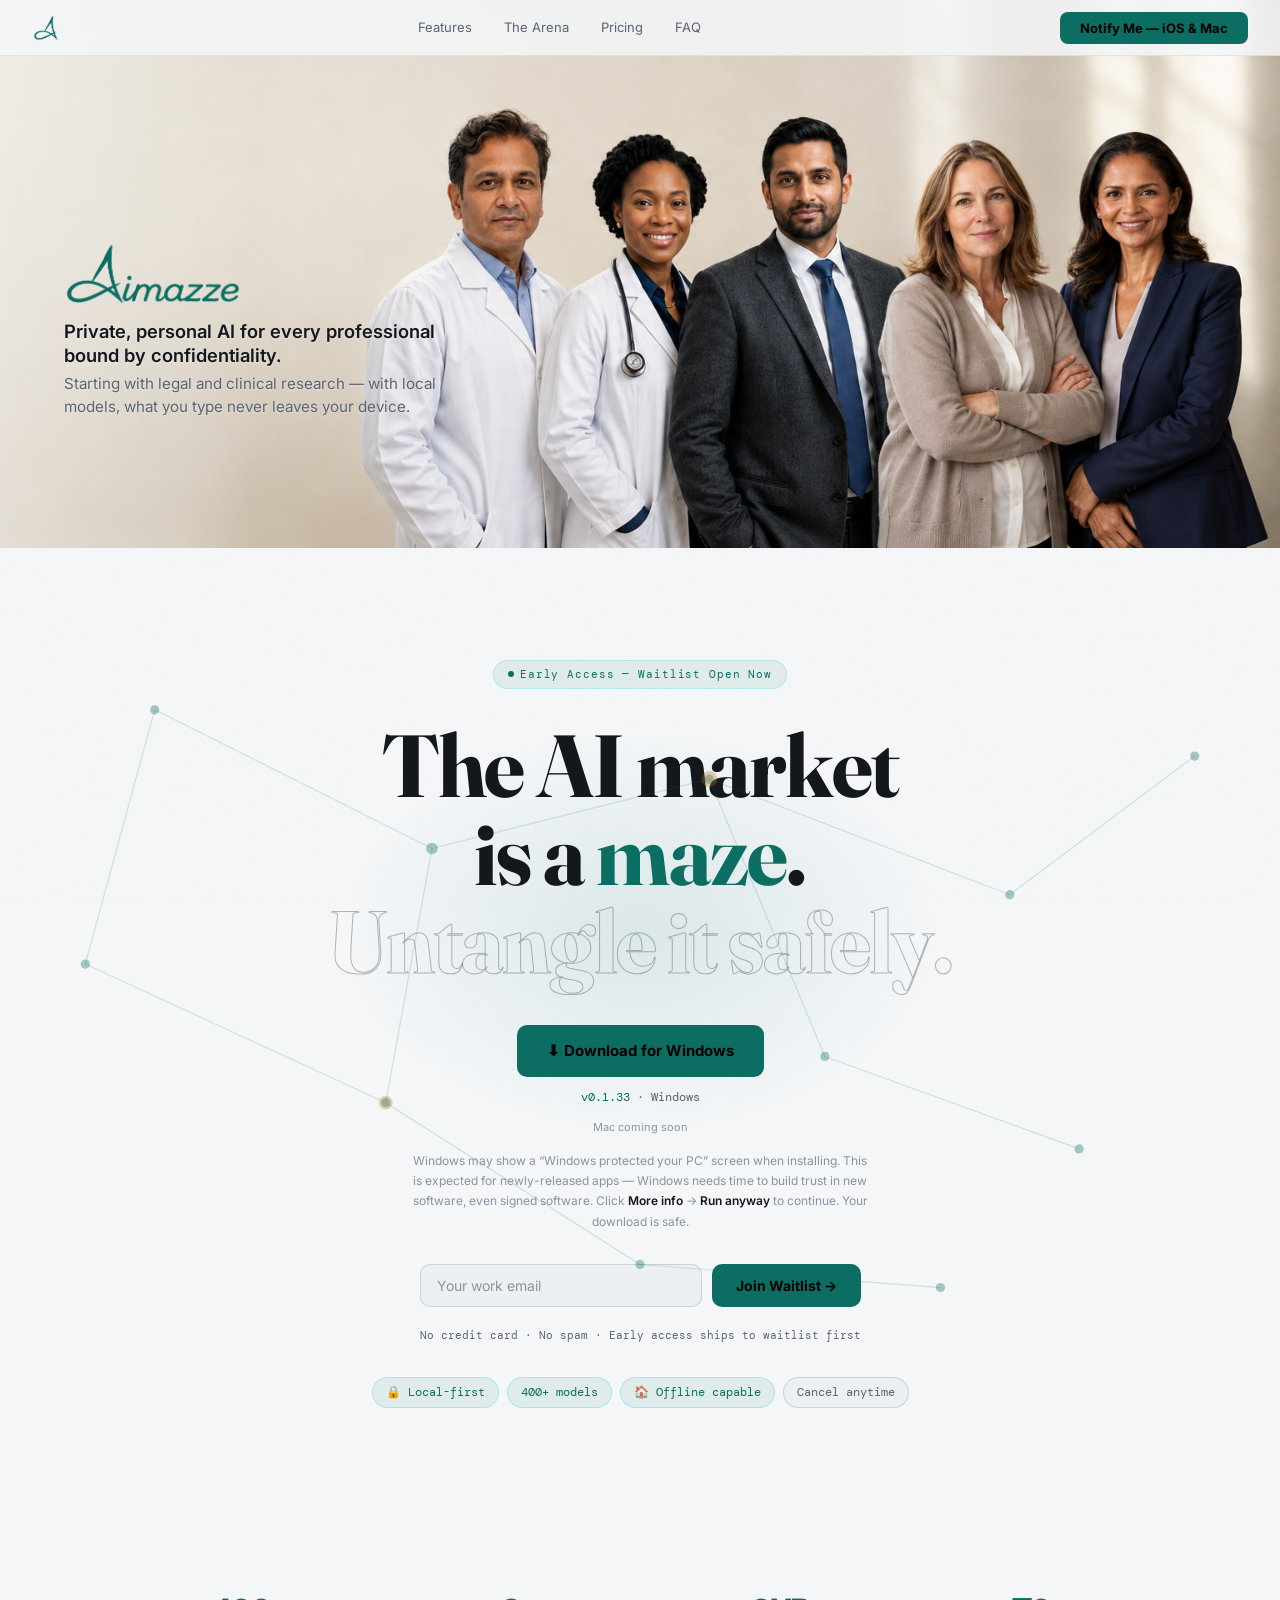
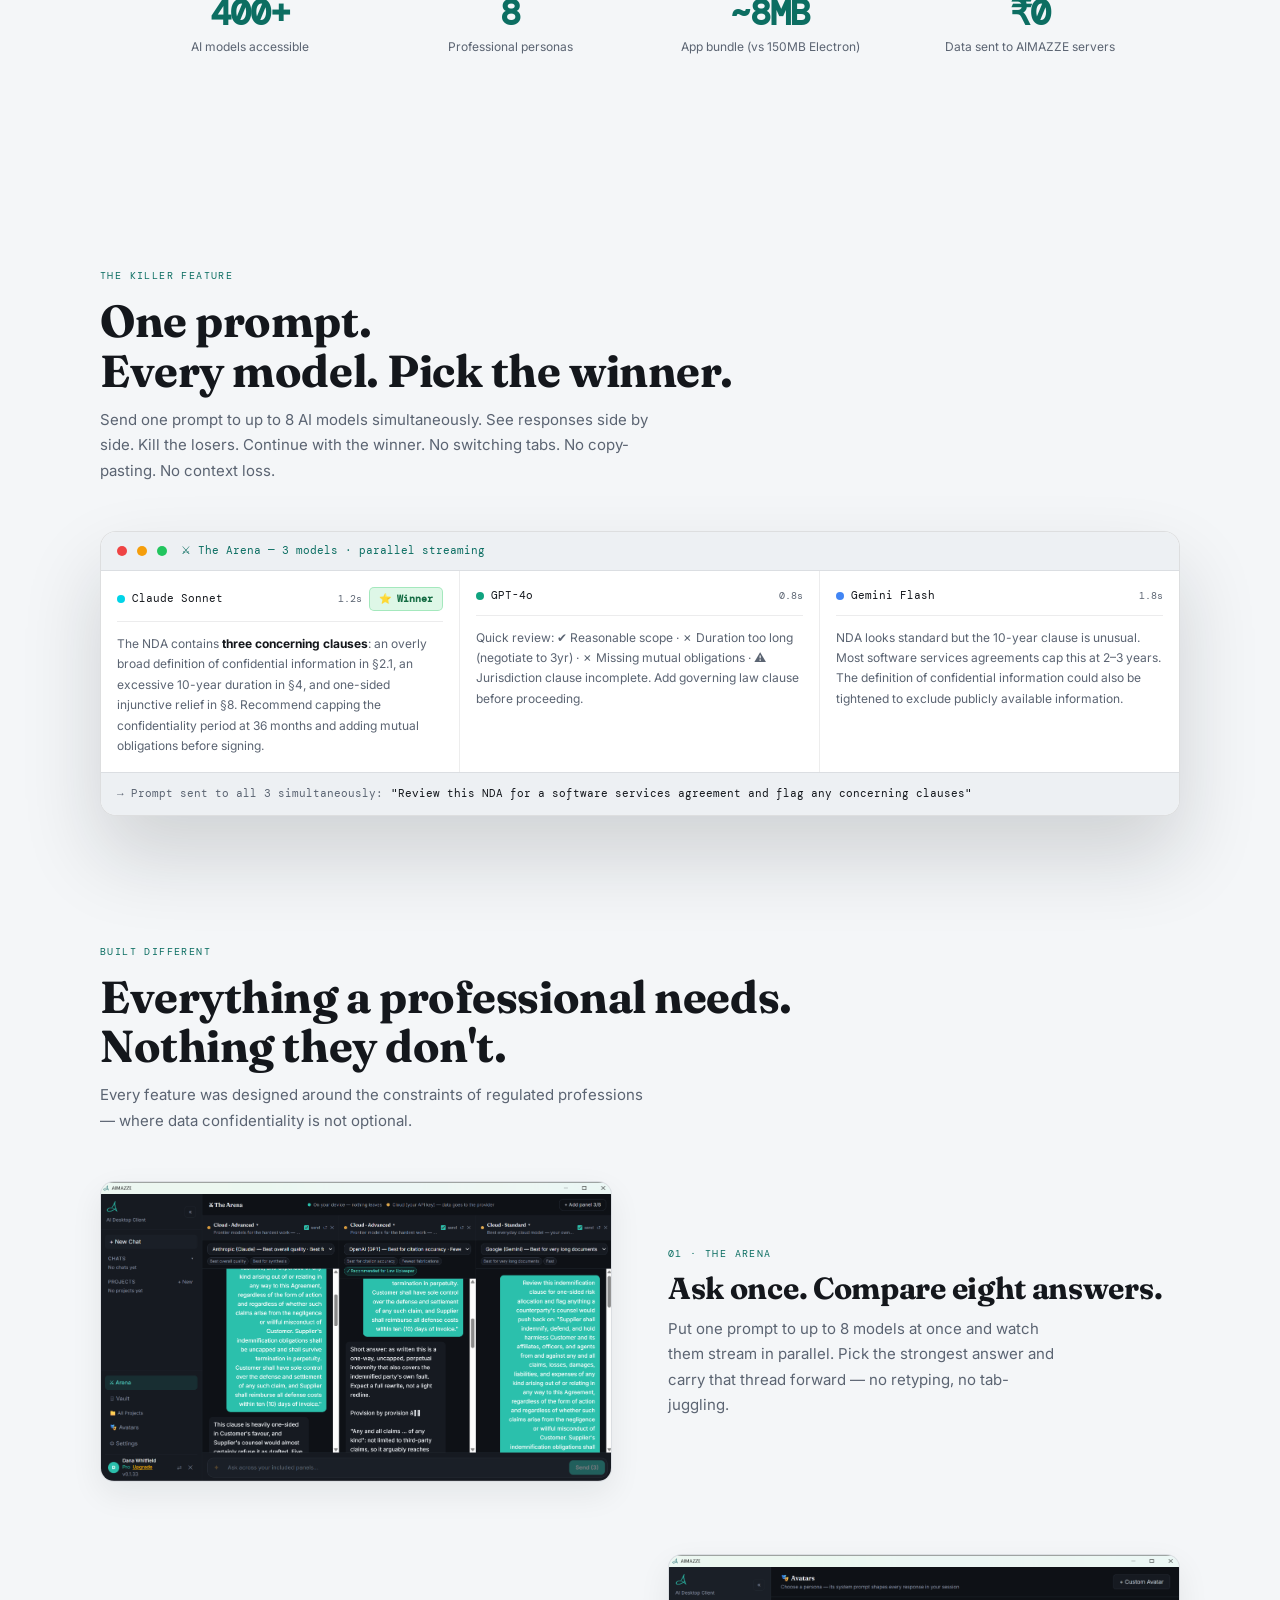
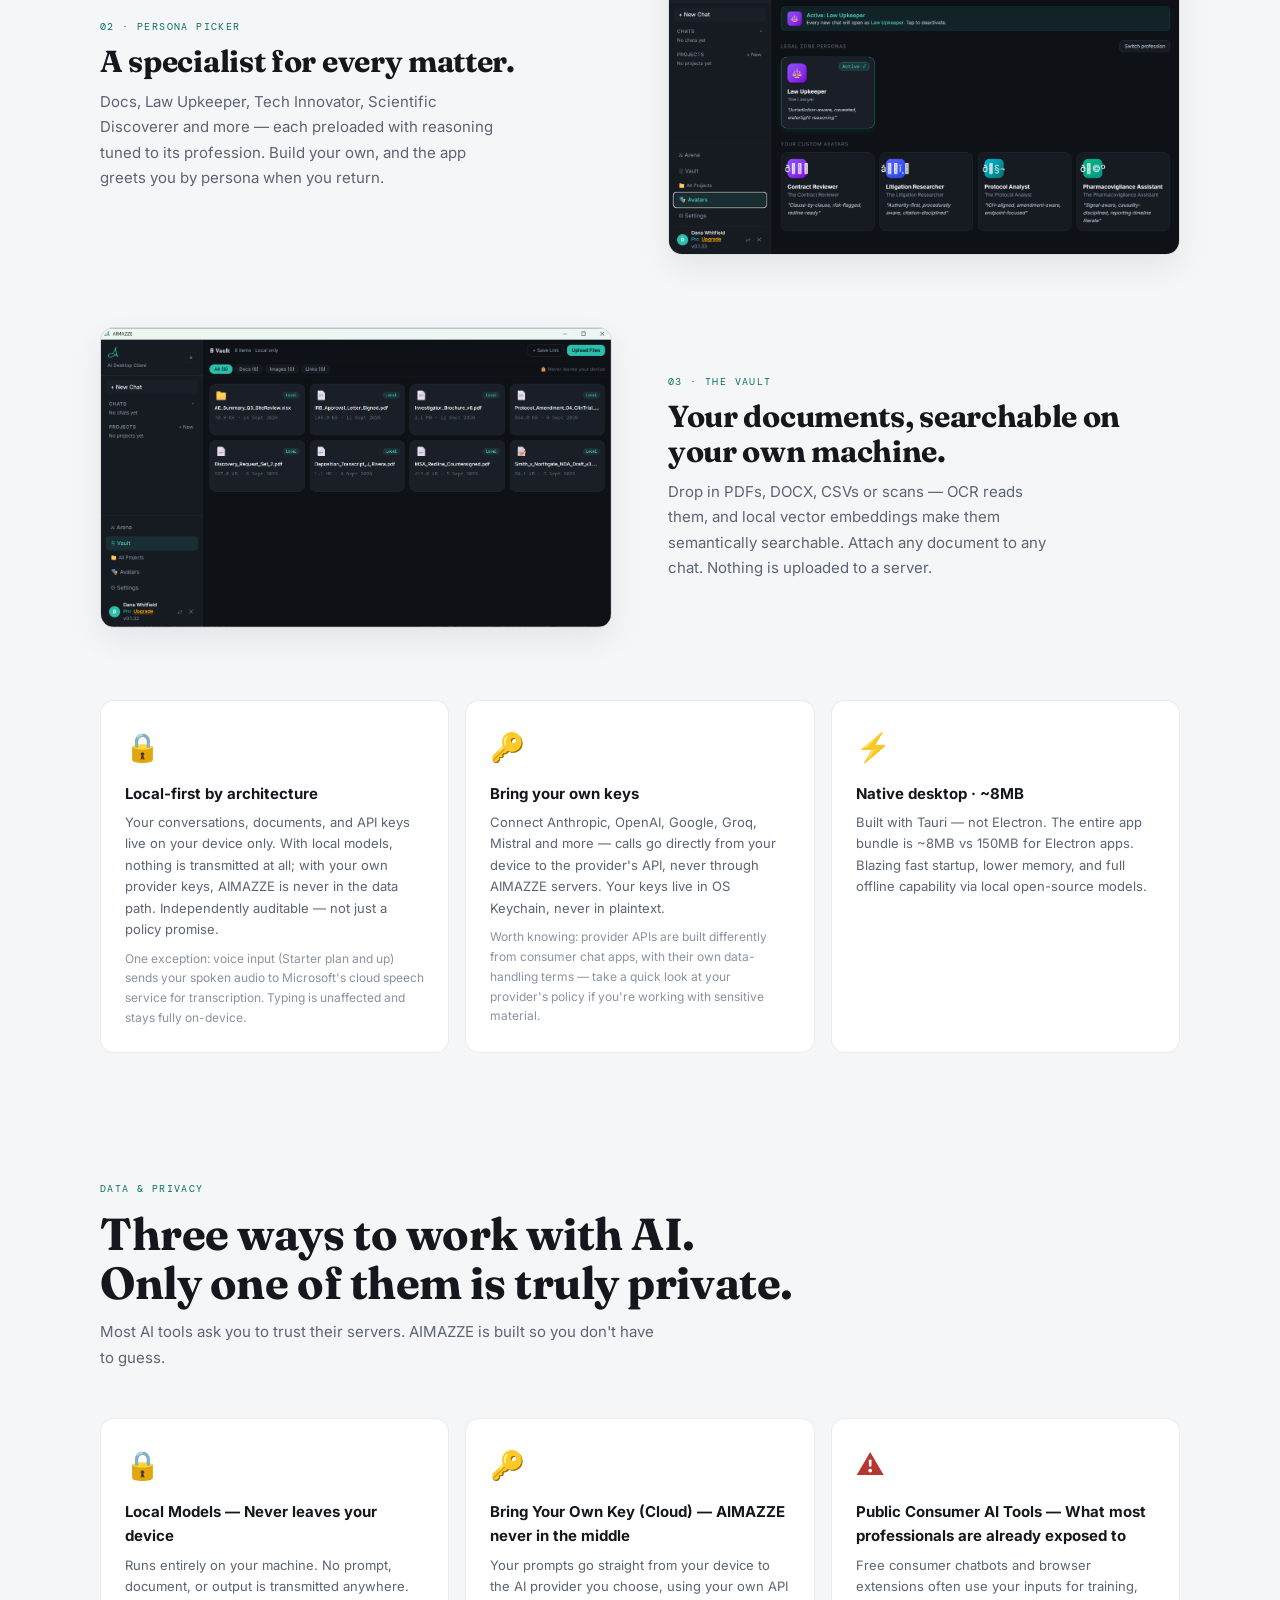
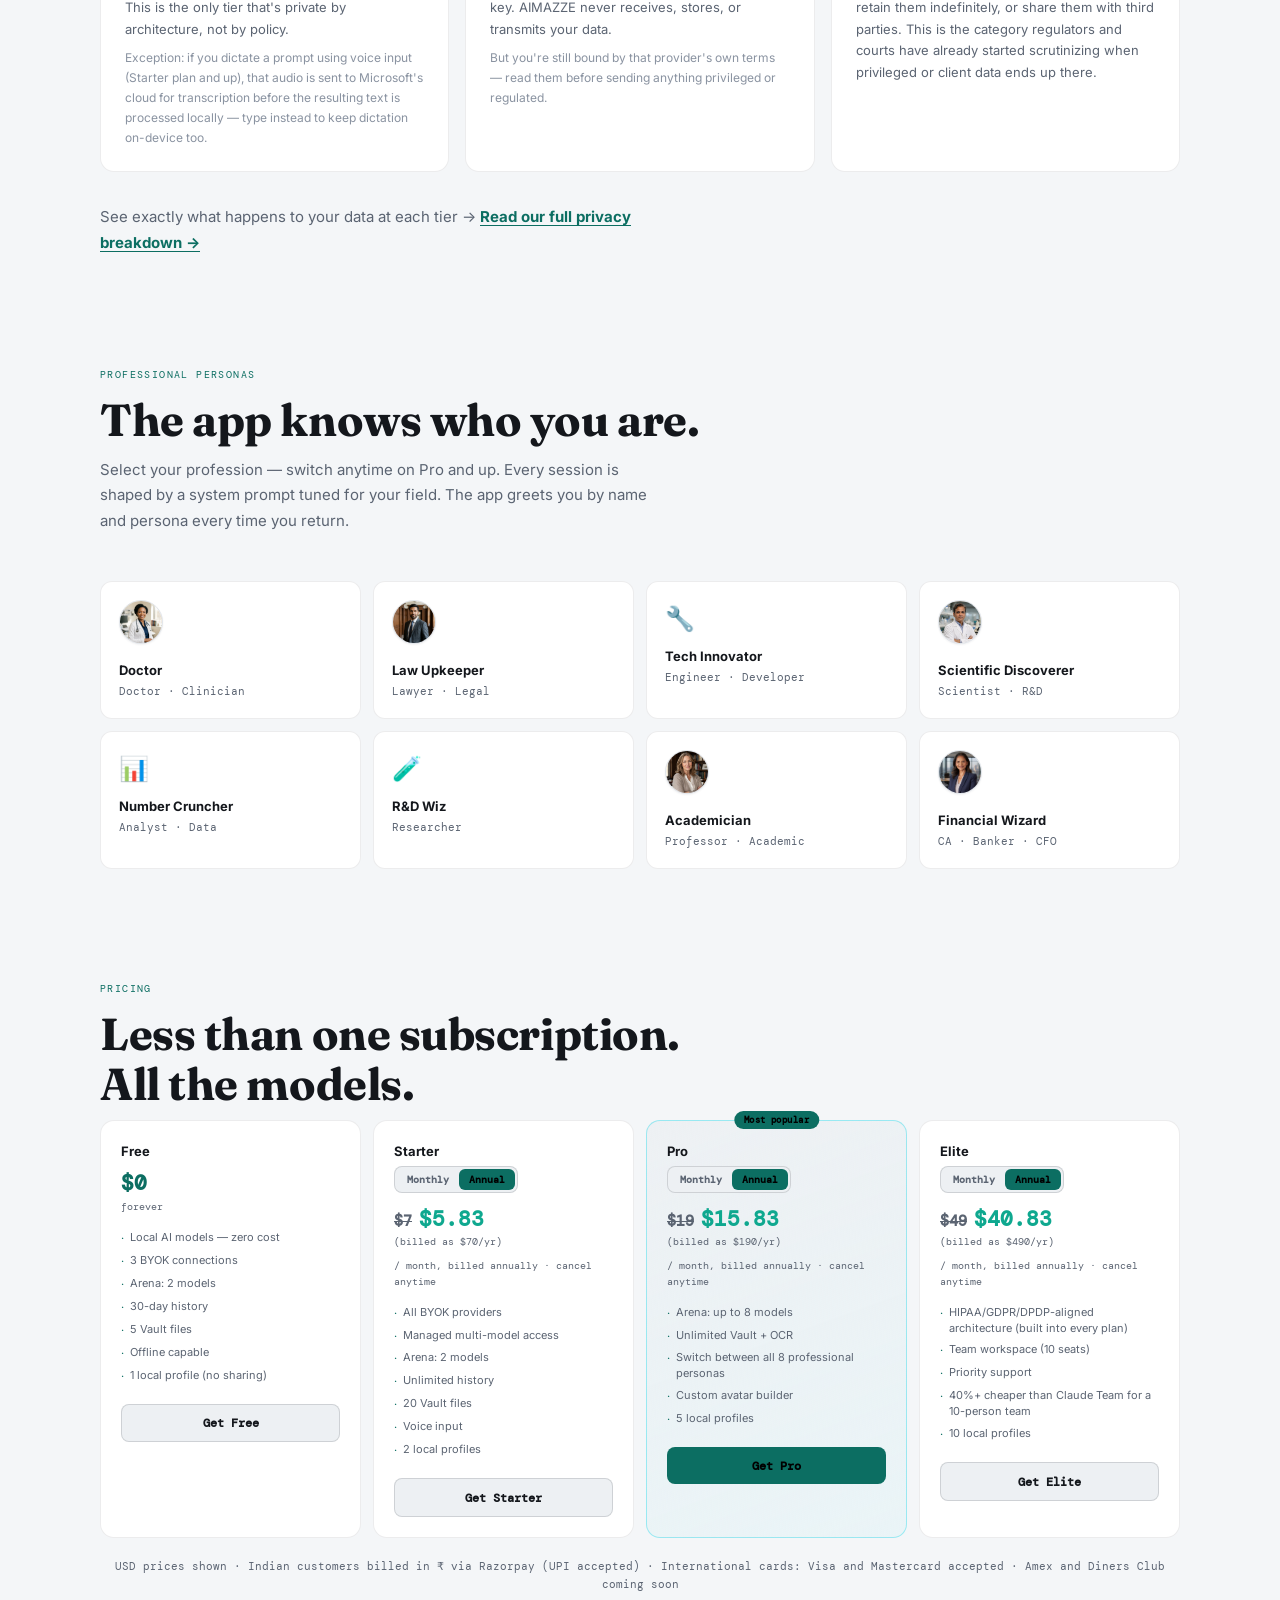
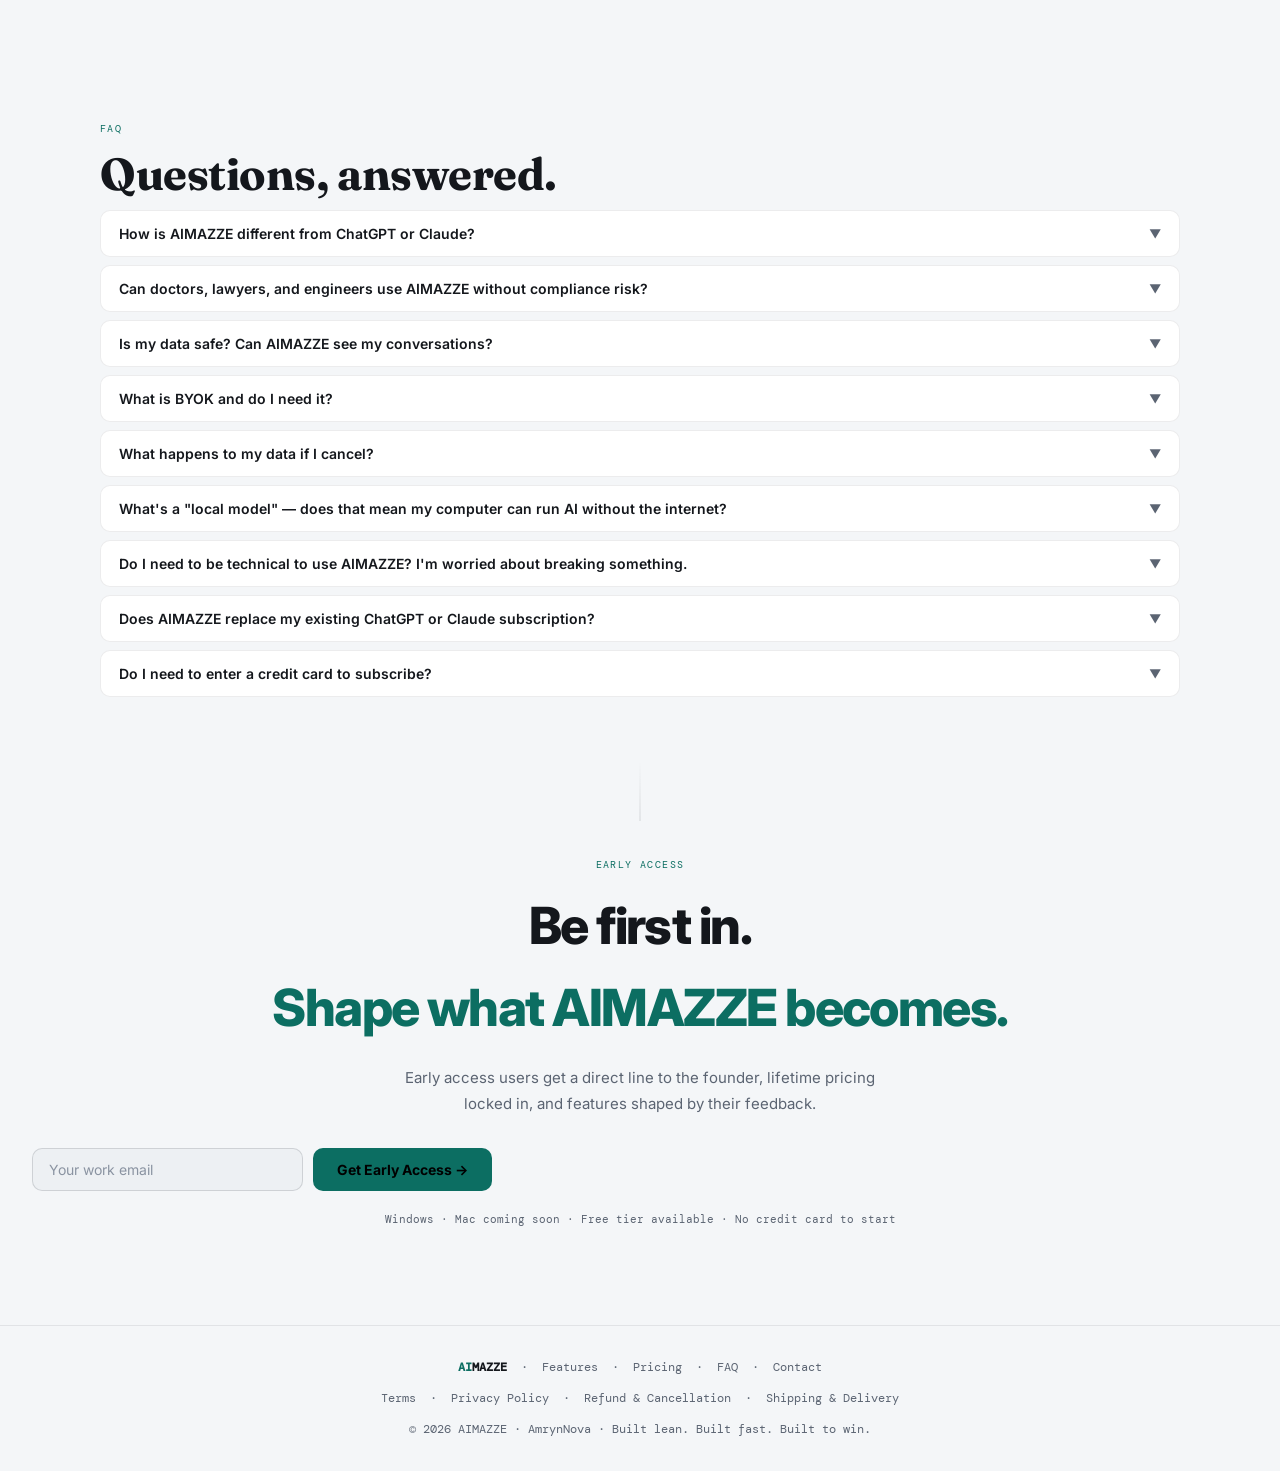
==== index.html @ 80818e15 "features: swap in the real Arena, Personas and Vault screenshots The placeholders were authored at 1" ====
<!DOCTYPE html>
<html lang="en">
<head>
<meta charset="UTF-8">
<meta name="viewport" content="width=device-width, initial-scale=1.0">
<title>AIMAZZE – The AI Workstation for Professionals</title>
<!-- Favicon set — generated from assets/brand/logo-mark.png by
     scripts/build-favicons.py. Regenerate if the mark changes. -->
<link rel="icon" href="/favicon.ico" sizes="any">
<link rel="icon" type="image/png" sizes="32x32" href="/favicon-32x32.png">
<link rel="icon" type="image/png" sizes="16x16" href="/favicon-16x16.png">
<link rel="apple-touch-icon" sizes="180x180" href="/apple-touch-icon.png">
<link rel="manifest" href="/site.webmanifest">
<meta name="description" content="Compare every major AI model side by side, pick the winner, keep going. Local-first — run models on your own hardware, or connect your own provider keys. Built for legal and clinical research professionals.">
<meta property="og:title" content="AIMAZZE – The AI Workstation for Professionals">
<meta property="og:description" content="Compare every major AI model side by side. Local-first — run models on your own hardware, or bring your own provider keys.">
<meta property="og:url" content="https://www.aimazze.com">
<meta name="twitter:card" content="summary_large_image">
<link rel="preconnect" href="https://fonts.googleapis.com">
<link href="https://fonts.googleapis.com/css2?family=Fraunces:opsz,wght@9..144,400;9..144,500;9..144,600;9..144,700&family=Inter:wght@400;500;600;700;800&family=DM+Mono:wght@400;500&display=swap" rel="stylesheet">
<link rel="stylesheet" href="/chambers.css">
<style>
  /* Chambers design system — light porcelain / teal (Local) / ochre (Cloud),
     values from aimazze-app/src/App.css. Variable NAMES kept as-is so
     existing selectors below don't need renaming — only values changed. */
  :root {
    --bg: #F4F6F8;
    --surface: #FFFFFF;
    --surface2: #EDF0F3;
    --surface3: #E2E6EB;
    --border: rgba(20,23,28,0.08);
    --border2: rgba(20,23,28,0.14);
    --cyan: #0C6E62;
    --cyan-dim: rgba(12,110,98,0.08);
    --cyan-glow: rgba(12,110,98,0.14);
    --ochre: #B0721A;
    --ochre-soft: #F6EEDF;
    --white: #14171C;
    --muted: #5B6472;
    --muted2: #8A93A1;
    --green: #146C43;
    --orange: #B0721A;
    --navy: #F4F6F8;
    --ff: 'Inter', sans-serif;
    --fd: 'Fraunces', Georgia, serif;
    --mono: 'DM Mono', monospace;
  }

  *, *::before, *::after { box-sizing: border-box; margin: 0; padding: 0; }
  html { scroll-behavior: smooth; }

  body {
    font-family: var(--ff);
    background: var(--bg);
    color: var(--white);
    font-size: 15px;
    line-height: 1.6;
    overflow-x: hidden;
    -webkit-font-smoothing: antialiased;
  }

  a { color: inherit; text-decoration: none; }

  body::before {
    content: '';
    position: fixed;
    inset: 0;
    background-image: url("data:image/svg+xml,%3Csvg viewBox='0 0 256 256' xmlns='http://www.w3.org/2000/svg'%3E%3Cfilter id='noise'%3E%3CfeTurbulence type='fractalNoise' baseFrequency='0.9' numOctaves='4' stitchTiles='stitch'/%3E%3C/filter%3E%3Crect width='100%25' height='100%25' filter='url(%23noise)' opacity='0.03'/%3E%3C/svg%3E");
    pointer-events: none;
    z-index: 0;
    opacity: 0.4;
  }

  .top-banner {
    position: relative;
    width: 100%;
  }
  .top-banner img {
    display: block;
    width: 100%;
    height: auto;
  }
  /* Positioning only. The wordmark itself is .brand-wordmark in chambers.css;
     its size comes from --brand-wordmark-banner, not from anything here. */
  .top-banner-logo {
    position: absolute;
    left: 5%;
    top: 50%;
    transform: translateY(-50%);
    line-height: 0;
  }

  /* Mobile (<768px): a normal centered band under the photo, on porcelain --
     not part of the overlay. Full two-line tagline, no truncation. */
  .top-banner-tagline {
    padding: 1.1rem 1.5rem 0;
    text-align: center;
  }
  .top-banner-tagline-lead {
    font-family: var(--ff);
    font-size: 1.15rem;
    font-weight: 600;
    color: var(--white);
    line-height: 1.35;
    margin-bottom: 0.3rem;
  }
  .top-banner-tagline-sub {
    font-size: 0.95rem;
    color: var(--muted);
    line-height: 1.5;
  }

  /* Desktop/tablet (>=768px): overlay directly on the photo, left-aligned in
     the beige column below the wordmark. Soft scrim + text-shadow keep the
     two lines legible against the portrait photo behind them. */
  @media (min-width: 768px) {
    .top-banner::before {
      content: '';
      position: absolute;
      top: 0;
      left: 0;
      bottom: 0;
      width: 45%;
      background: linear-gradient(90deg, rgba(255,255,255,0.55), transparent 45%);
      pointer-events: none;
    }
    /* Offset from the vertical centre by half the wordmark, so the tagline
       clears the mark without the mark itself having to move. The type scales
       down with the viewport because the banner gets shorter faster than the
       copy gets shorter -- at a flat 1.15rem the second line falls out of the
       bottom of the photo around 768px. */
    .top-banner-tagline {
      position: absolute;
      left: 5%;
      top: calc(50% + (clamp(30px, 5.5vw, 64px) / 2) + clamp(6px, 1vw, 14px));
      width: 40%;
      max-width: 420px;
      padding: 0;
      text-align: left;
    }
    .top-banner-tagline-lead {
      font-size: clamp(0.85rem, 1.45vw, 1.15rem);
    }
    .top-banner-tagline-sub {
      font-size: clamp(0.72rem, 1.2vw, 0.95rem);
    }
    .top-banner-tagline-lead,
    .top-banner-tagline-sub {
      text-shadow: 0 1px 2px rgba(255,255,255,0.45);
    }
  }

  nav {
    position: fixed;
    top: 0; left: 0; right: 0;
    z-index: 100;
    height: 56px;
    display: flex;
    align-items: center;
    justify-content: space-between;
    padding: 0 2rem;
    background: rgba(244,246,248,0.85);
    backdrop-filter: blur(16px);
    border-bottom: 1px solid var(--border);
  }


  .nav-links {
    display: flex;
    align-items: center;
    gap: 2rem;
    font-size: 13px;
    color: var(--muted);
  }
  .nav-links a:hover { color: var(--white); transition: color 0.15s; }

  .nav-cta {
    padding: 8px 20px;
    background: var(--cyan);
    color: #000;
    font-weight: 700;
    font-size: 13px;
    border: none;
    border-radius: 8px;
    font-family: var(--ff);
    cursor: pointer;
    transition: all 0.2s;
  }
  .nav-cta:hover { background: #00eeff; transform: translateY(-1px); }

  .hero {
    min-height: 100vh;
    display: flex;
    flex-direction: column;
    align-items: center;
    justify-content: center;
    text-align: center;
    padding: 7rem 2rem 4rem;
    position: relative;
    z-index: 1;
  }

  .hero::after {
    content: '';
    position: absolute;
    top: 20%;
    left: 50%;
    transform: translateX(-50%);
    width: 600px;
    height: 400px;
    background: radial-gradient(ellipse, rgba(12,110,98,0.10) 0%, transparent 70%);
    pointer-events: none;
    z-index: -1;
  }

  .hero-badge {
    display: inline-flex;
    align-items: center;
    gap: 6px;
    font-family: var(--mono);
    font-size: 11px;
    letter-spacing: 0.08em;
    color: var(--cyan);
    background: var(--cyan-dim);
    border: 1px solid rgba(0,212,232,0.2);
    padding: 5px 14px;
    border-radius: 20px;
    margin-bottom: 2rem;
  }

  .hero-badge .dot {
    width: 6px; height: 6px;
    border-radius: 50%;
    background: var(--cyan);
    animation: pulse 2s ease infinite;
  }

  @keyframes pulse {
    0%, 100% { opacity: 0.4; transform: scale(1); }
    50% { opacity: 1; transform: scale(1.2); }
  }

  .hero h1 {
    font-family: var(--fd);
    font-size: clamp(2.8rem, 7vw, 5.5rem);
    font-weight: 700;
    letter-spacing: -0.02em;
    line-height: 1.0;
    margin-bottom: 2.5rem;
    max-width: 820px;
  }

  .hero h1 .cyan { color: var(--cyan); }

  .hero h1 .outline {
    -webkit-text-stroke: 1px rgba(20,23,28,0.3);
    color: transparent;
  }

  .download-cta-wrap {
    display: flex;
    flex-direction: column;
    align-items: center;
    gap: 0.7rem;
    margin-bottom: 2rem;
  }

  .download-btn {
    display: inline-flex;
    align-items: center;
    gap: 8px;
    padding: 14px 30px;
    background: var(--cyan);
    color: #000;
    font-weight: 700;
    font-size: 15px;
    font-family: var(--ff);
    border-radius: 10px;
    transition: all 0.2s;
  }
  .download-btn:hover { background: #00eeff; transform: translateY(-1px); }
  /* No href until the email gate passes, so <a> no longer supplies these. */
  .download-btn { cursor: pointer; }

  .download-meta {
    font-family: var(--mono);
    font-size: 12px;
    color: var(--muted);
  }
  .download-meta .version { color: var(--cyan); }

  .download-mac-note {
    font-size: 11px;
    color: var(--muted2);
  }

  /* T-65: SmartScreen note, always visible directly under the CTA. The
     dialog fires before anyone would think to expand a disclosure, so the
     copy has to be read on the way to the button, not looked up after.
     Styled off the .download-mac-note tokens -- no new visual weight. */
  .download-win-note {
    font-size: 12px;
    color: var(--muted2);
    max-width: 460px;
    text-align: center;
    line-height: 1.7;
    margin: 0.2rem 0 0;
  }
  .download-win-note strong { color: var(--white); font-weight: 600; }

  /* T-71 bug 2: shown only when activate.html forwarded a license key here
     because the app was not installed. It is the customer's way back into
     activation after installing, so they never have to re-open the original
     email. Rendered by the activation-handoff script in <head>. */
  .activation-banner {
    display: none;
    width: 100%;
    max-width: 460px;
    padding: 1rem 1.1rem;
    background: var(--cyan-dim);
    border: 1px solid var(--cyan);
    border-radius: 10px;
    text-align: center;
  }
  .activation-banner.show { display: block; }
  .activation-banner .label {
    font-family: var(--mono);
    font-size: 10px;
    text-transform: uppercase;
    letter-spacing: .08em;
    color: var(--cyan);
    display: block;
    margin-bottom: 6px;
  }
  .activation-banner p {
    font-size: 13px;
    color: var(--white);
    line-height: 1.6;
    margin: 0;
  }
  .activation-banner a {
    color: var(--cyan);
    font-weight: 700;
    text-decoration: underline;
  }

  .waitlist-form {
    display: flex;
    gap: 10px;
    width: 100%;
    max-width: 460px;
    margin-bottom: 1.25rem;
  }

  .waitlist-form input {
    flex: 1;
    background: var(--surface2);
    border: 1px solid var(--border2);
    border-radius: 10px;
    padding: 12px 16px;
    font-size: 14px;
    font-family: var(--ff);
    color: var(--white);
    outline: none;
    transition: border-color 0.2s;
  }

  .waitlist-form input::placeholder { color: var(--muted2); }
  .waitlist-form input:focus { border-color: rgba(0,212,232,0.4); }

  .waitlist-form button {
    padding: 12px 24px;
    background: var(--cyan);
    color: #000;
    font-weight: 700;
    font-size: 14px;
    font-family: var(--ff);
    border: none;
    border-radius: 10px;
    cursor: pointer;
    white-space: nowrap;
    transition: all 0.2s;
  }

  .waitlist-form button:hover { background: #00eeff; transform: translateY(-1px); }

  .waitlist-note {
    font-size: 11px;
    color: var(--muted);
    font-family: var(--mono);
  }

  .waitlist-success {
    display: none;
    align-items: center;
    gap: 10px;
    background: rgba(34,197,94,0.1);
    border: 1px solid rgba(34,197,94,0.25);
    border-radius: 10px;
    padding: 14px 20px;
    font-size: 14px;
    color: var(--green);
    max-width: 460px;
    width: 100%;
    margin-bottom: 1.25rem;
  }

  .pill-row {
    display: flex;
    flex-wrap: wrap;
    gap: 8px;
    justify-content: center;
    margin-top: 2rem;
    max-width: 600px;
  }

  .pill {
    font-size: 12px;
    padding: 5px 13px;
    border-radius: 20px;
    border: 1px solid var(--border2);
    color: var(--muted);
    background: var(--surface2);
    font-family: var(--mono);
  }

  .pill.hot {
    border-color: rgba(0,212,232,0.25);
    color: var(--cyan);
    background: var(--cyan-dim);
  }

  section {
    position: relative;
    z-index: 1;
    padding: 5rem 2rem;
  }

  .container {
    max-width: 1080px;
    margin: 0 auto;
  }

  .section-label {
    font-family: var(--mono);
    font-size: 10px;
    letter-spacing: 0.14em;
    text-transform: uppercase;
    color: var(--cyan);
    margin-bottom: 0.75rem;
  }

  .section-title {
    font-family: var(--fd);
    font-size: clamp(1.8rem, 3.5vw, 2.8rem);
    font-weight: 700;
    letter-spacing: -0.01em;
    line-height: 1.1;
    margin-bottom: 0.75rem;
  }

  .section-sub {
    font-size: 15px;
    color: var(--muted);
    max-width: 560px;
    line-height: 1.7;
    margin-bottom: 3rem;
  }

  .arena-demo {
    background: var(--surface);
    border: 1px solid var(--border2);
    border-radius: 16px;
    overflow: hidden;
    box-shadow: 0 40px 80px rgba(20,23,28,0.16);
  }

  .arena-topbar {
    background: var(--surface2);
    border-bottom: 1px solid var(--border);
    padding: 10px 16px;
    display: flex;
    align-items: center;
    gap: 10px;
  }

  .arena-dot { width: 10px; height: 10px; border-radius: 50%; }

  .arena-label {
    font-family: var(--mono);
    font-size: 11px;
    color: var(--cyan);
    margin-left: 4px;
  }

  .arena-cols {
    display: grid;
    grid-template-columns: 1fr 1fr 1fr;
  }

  .arena-col {
    border-right: 1px solid var(--border);
    padding: 16px;
  }

  .arena-col:last-child { border-right: none; }

  .arena-col-head {
    display: flex;
    align-items: center;
    gap: 7px;
    margin-bottom: 12px;
    padding-bottom: 10px;
    border-bottom: 1px solid var(--border);
  }

  .model-dot { width: 8px; height: 8px; border-radius: 50%; flex-shrink: 0; }
  .model-name { font-family: var(--mono); font-size: 11px; color: var(--white); flex: 1; }
  .model-time { font-family: var(--mono); font-size: 10px; color: var(--muted); }

  .winner-btn {
    padding: 3px 9px;
    border-radius: 5px;
    background: rgba(34,197,94,0.15);
    border: 1px solid rgba(34,197,94,0.3);
    color: var(--green);
    font-size: 10px;
    font-weight: 700;
    font-family: var(--mono);
    cursor: default;
  }

  .arena-text {
    font-size: 12px;
    color: var(--muted);
    line-height: 1.7;
  }

  .arena-text strong { color: var(--white); }

  .arena-prompt {
    background: var(--surface2);
    border-top: 1px solid var(--border);
    padding: 12px 16px;
    font-family: var(--mono);
    font-size: 11px;
    color: var(--muted);
    display: flex;
    align-items: center;
    gap: 8px;
  }

  .arena-prompt-text { color: var(--white); }

  .features-grid {
    display: grid;
    grid-template-columns: repeat(3, 1fr);
    gap: 16px;
  }

  .feat-card {
    background: var(--surface);
    border: 1px solid var(--border);
    border-radius: 14px;
    padding: 1.5rem;
    transition: border-color 0.2s, transform 0.2s;
  }

  .feat-card:hover {
    border-color: rgba(0,212,232,0.2);
    transform: translateY(-3px);
  }

  .feat-icon { font-size: 1.75rem; margin-bottom: 0.75rem; }
  .feat-title { font-size: 15px; font-weight: 700; color: var(--white); margin-bottom: 0.4rem; }
  .feat-body { font-size: 13px; color: var(--muted); line-height: 1.65; }

  .cta-link {
    color: var(--cyan);
    font-weight: 700;
    text-decoration: underline;
    text-underline-offset: 3px;
  }
  .cta-link:hover { color: #00eeff; }
  .feat-body .feat-note { display: block; margin-top: 0.5rem; color: var(--muted2); font-size: 12px; }

  /* Alternating screenshot/copy rows. The shot column is a fixed 16:10 frame
     rather than a bare <img>, so the row keeps its height whether the file on
     disk is the shipped placeholder or a real capture -- swapping the PNG in
     never reflows the page. Screenshots live at their final paths from day
     one: assets/screenshots/feature-<name>.png, captured at ~1279x748. */
  .feature-rows {
    display: flex;
    flex-direction: column;
    gap: 4.5rem;
  }

  .feature-row {
    display: grid;
    grid-template-columns: 1fr 1fr;
    gap: 3.5rem;
    align-items: center;
  }

  /* Alternate the sides. Source order stays shot-then-copy on every row, so
     the stacked mobile layout gets the screenshot first without any reorder. */
  .feature-row:nth-child(even) .feature-shot { order: 2; }

  .feature-shot {
    aspect-ratio: 16 / 9.4;
    border: 1px solid var(--border);
    border-radius: 14px;
    overflow: hidden;
    background: var(--surface2);
    box-shadow: 0 12px 32px rgba(20,23,28,0.07);
  }

  .feature-shot img {
    display: block;
    width: 100%;
    height: 100%;
    object-fit: cover;
  }

  .feature-index {
    font-family: var(--mono);
    font-size: 10px;
    letter-spacing: 0.14em;
    text-transform: uppercase;
    color: var(--cyan);
    margin-bottom: 0.6rem;
  }

  .feature-title {
    font-family: var(--fd);
    font-size: clamp(1.4rem, 2.4vw, 1.9rem);
    font-weight: 700;
    letter-spacing: -0.01em;
    line-height: 1.15;
    margin-bottom: 0.6rem;
  }

  .feature-body {
    font-size: 15px;
    color: var(--muted);
    line-height: 1.7;
    max-width: 44ch;
  }

  .personas-grid {
    display: grid;
    grid-template-columns: repeat(4, 1fr);
    gap: 12px;
  }

  .persona-card {
    background: var(--surface);
    border: 1px solid var(--border);
    border-radius: 12px;
    padding: 1.1rem;
    transition: border-color 0.2s;
  }

  .persona-card:hover { border-color: var(--border2); }

  .persona-emoji { font-size: 1.5rem; margin-bottom: 0.5rem; }
  .persona-card .avatar-badge { margin-bottom: 0.6rem; }
  .persona-name { font-size: 13px; font-weight: 700; color: var(--white); margin-bottom: 2px; }
  .persona-role { font-size: 11px; color: var(--muted); font-family: var(--mono); }

  .pricing-grid {
    display: grid;
    grid-template-columns: repeat(4, 1fr);
    gap: 12px;
  }

  .price-card {
    background: var(--surface);
    border: 1px solid var(--border);
    border-radius: 14px;
    padding: 1.25rem;
    position: relative;
    transition: border-color 0.2s;
  }

  .price-card:hover { border-color: var(--border2); }

  .price-card.featured {
    border-color: rgba(0,212,232,0.35);
    background: linear-gradient(160deg, var(--surface2) 0%, rgba(0,212,232,0.04) 100%);
  }

  .price-badge {
    position: absolute;
    top: -10px;
    left: 50%;
    transform: translateX(-50%);
    background: var(--cyan);
    color: #000;
    font-size: 9px;
    font-weight: 800;
    padding: 2px 10px;
    border-radius: 10px;
    white-space: nowrap;
    font-family: var(--mono);
    letter-spacing: 0.05em;
  }

  .price-name { font-size: 13px; font-weight: 700; color: var(--white); margin-bottom: 4px; }
  .price-amount { font-size: 1.3rem; font-weight: 800; color: var(--cyan); font-family: var(--mono); }
  .price-period { font-size: 10px; color: var(--muted); margin-bottom: 0.75rem; font-family: var(--mono); }

  .price-feature {
    font-size: 11px;
    color: var(--muted);
    padding: 3px 0;
    display: flex;
    gap: 6px;
    align-items: flex-start;
    line-height: 1.45;
  }

  .price-feature::before { content: '·'; color: var(--cyan); flex-shrink: 0; margin-top: 1px; }
  .price-amount-inr {
    font-size: 1.3rem;
    font-weight: 800;
    color: var(--cyan);
    font-family: var(--mono);
    margin-top: 2px;
  }
  .price-amount-was {
    font-size: 0.7em;
    font-weight: 600;
    color: var(--muted);
    text-decoration: line-through;
    text-decoration-color: var(--muted);
    margin-right: 7px;
  }
  .price-amount-now {
    color: #0FA88F;
  }
  /* .price-cta-free is the Free tier's "Get Free" button. It deliberately
     does NOT carry the .price-cta class: the checkout script binds every
     .price-cta to the Razorpay flow, and the free tier must never enter it.
     Same visuals, separate wiring. */
  .price-cta,
  .price-cta-free {
    width: 100%;
    margin-top: 1rem;
    padding: 0.65rem 0;
    background: var(--cyan);
    color: #000;
    border: none;
    border-radius: 8px;
    font-size: 12px;
    font-weight: 700;
    font-family: var(--mono);
    cursor: pointer;
    transition: opacity 0.15s;
  }
  .price-cta:hover,
  .price-cta-free:hover { opacity: 0.85; }
  .price-cta:disabled,
  .price-cta-free:disabled { opacity: 0.5; cursor: not-allowed; }
  .price-card:not(.featured) .price-cta,
  .price-card:not(.featured) .price-cta-free {
    background: var(--surface2);
    color: var(--white);
    border: 1px solid var(--border2);
  }

  /* June 29 (Monthly/Annual toggle): per-card switch, sits above the price */
  .billing-toggle {
    display: inline-flex;
    background: var(--surface2);
    border: 1px solid var(--border2);
    border-radius: 8px;
    padding: 2px;
    margin-bottom: 0.6rem;
    font-family: var(--mono);
  }
  .billing-toggle button {
    border: none;
    background: none;
    color: var(--muted);
    font-size: 10px;
    font-weight: 700;
    padding: 4px 10px;
    border-radius: 6px;
    cursor: pointer;
    font-family: var(--mono);
    transition: all 0.15s;
  }
  .billing-toggle button.active {
    background: var(--cyan);
    color: #000;
  }
  .price-amount-equiv {
    font-size: 10px;
    color: var(--muted);
    font-family: var(--mono);
    margin-top: -2px;
    margin-bottom: 0.5rem;
  }
  .price-amount-equiv .save-badge {
    color: var(--green);
  }
  .checkout-modal-overlay {
    display: none;
    position: fixed;
    top: 0; left: 0; right: 0; bottom: 0;
    background: rgba(0,0,0,0.7);
    z-index: 1000;
    align-items: center;
    justify-content: center;
  }
  .checkout-modal-overlay.open { display: flex; }
  .checkout-modal {
    background: var(--surface);
    border: 1px solid var(--border2);
    border-radius: 14px;
    padding: 1.75rem;
    width: 100%;
    max-width: 360px;
    margin: 0 1rem;
  }
  .checkout-modal-title {
    font-family: var(--fd);
    font-size: 17px;
    font-weight: 600;
    color: var(--white);
    margin-bottom: 0.25rem;
  }
  .checkout-modal-sub {
    font-size: 11px;
    color: var(--muted);
    font-family: var(--mono);
    margin-bottom: 1.25rem;
  }
  .checkout-modal input {
    width: 100%;
    background: var(--surface2);
    border: 1px solid var(--border);
    border-radius: 8px;
    padding: 0.65rem 0.8rem;
    color: var(--white);
    font-size: 13px;
    margin-bottom: 0.7rem;
    font-family: inherit;
  }
  .checkout-modal input:focus {
    outline: none;
    border-color: var(--cyan);
  }
  .checkout-legal-row {
    display: flex;
    align-items: flex-start;
    gap: 8px;
    font-size: 11px;
    color: var(--muted);
    line-height: 1.5;
    margin-bottom: 0.7rem;
    cursor: pointer;
  }
  .checkout-legal-row input[type="checkbox"] {
    width: auto;
    margin: 2px 0 0;
    flex-shrink: 0;
  }
  .checkout-legal-row a { color: var(--cyan); }
  /* Free-gate consent row. Deliberately identical mechanics to
     .checkout-legal-row above — same layout, same quiet register — because
     consent is consent: DPDP wants an affirmative act, not a disclosure the
     visitor can sail past. The one difference from checkout is that this row
     is never hidden and never optional; checkout's equivalent sits behind
     LEGAL_ACCEPTANCE_ENFORCED, this one is always on. */
  .free-gate-consent {
    display: flex;
    align-items: flex-start;
    gap: 8px;
    font-size: 11px;
    color: var(--muted);
    line-height: 1.5;
    margin-top: 0.15rem;
    cursor: pointer;
  }
  .free-gate-consent input[type="checkbox"] {
    width: auto;
    margin: 2px 0 0;
    flex-shrink: 0;
  }
  .free-gate-consent a { color: var(--cyan); }
  .checkout-modal-actions {
    display: flex;
    gap: 8px;
    margin-top: 1rem;
  }
  .checkout-modal-cancel {
    flex: 1;
    background: transparent;
    border: 1px solid var(--border2);
    color: var(--muted);
    border-radius: 8px;
    padding: 0.6rem 0;
    font-size: 12px;
    font-family: var(--mono);
    cursor: pointer;
  }
  .checkout-modal-continue {
    flex: 2;
    background: var(--cyan);
    border: none;
    color: #000;
    border-radius: 8px;
    padding: 0.6rem 0;
    font-size: 12px;
    font-weight: 700;
    font-family: var(--mono);
    cursor: pointer;
  }
  .checkout-modal-continue:disabled { opacity: 0.6; cursor: not-allowed; }
  .checkout-modal-error {
    font-size: 10px;
    color: #ef4444;
    font-family: var(--mono);
    margin-top: -0.3rem;
    margin-bottom: 0.5rem;
    display: none;
  }

  /* No background/border/radius on purpose. As a bordered card this competed
     with the hero's CTA and pill row as a second framed object right below the
     fold; on open paper the four figures read as one quiet band instead. The
     extra gap does the separating the border used to. */
  .moat-bar {
    padding: 2.75rem 3rem;
    display: grid;
    grid-template-columns: repeat(4, 1fr);
    gap: 3.5rem;
    text-align: center;
  }

  .moat-num {
    font-size: 2.2rem;
    font-weight: 800;
    color: var(--cyan);
    letter-spacing: -0.03em;
    font-family: var(--mono);
    line-height: 1;
    margin-bottom: 6px;
  }

  .moat-label { font-size: 12px; color: var(--muted); }

  .faq-list { display: flex; flex-direction: column; gap: 8px; }

  .faq-item {
    background: var(--surface);
    border: 1px solid var(--border);
    border-radius: 10px;
    overflow: hidden;
  }

  .faq-q {
    width: 100%;
    text-align: left;
    padding: 14px 18px;
    font-size: 14px;
    font-weight: 600;
    color: var(--white);
    background: none;
    border: none;
    cursor: pointer;
    display: flex;
    justify-content: space-between;
    align-items: center;
    gap: 12px;
    font-family: var(--ff);
    transition: color 0.15s;
  }

  .faq-q:hover { color: var(--cyan); }
  .faq-chevron { color: var(--muted); font-size: 12px; transition: transform 0.2s; flex-shrink: 0; }
  .faq-item.open .faq-chevron { transform: rotate(180deg); color: var(--cyan); }

  .faq-a {
    display: none;
    padding: 0 18px 14px;
    font-size: 13px;
    color: var(--muted);
    line-height: 1.7;
    border-top: 1px solid var(--border);
    padding-top: 12px;
  }

  .faq-item.open .faq-a { display: block; }

  .final-cta {
    text-align: center;
    padding: 6rem 2rem;
    position: relative;
    z-index: 1;
  }

  .final-cta::before {
    content: '';
    position: absolute;
    top: 0; left: 50%;
    transform: translateX(-50%);
    width: 1px;
    height: 60px;
    background: linear-gradient(to bottom, transparent, var(--border2));
  }

  footer {
    border-top: 1px solid var(--border);
    padding: 2rem;
    text-align: center;
    font-size: 12px;
    color: var(--muted);
    font-family: var(--mono);
    position: relative;
    z-index: 1;
  }

  footer a { color: var(--muted); }
  footer a:hover { color: var(--cyan); }

  .reveal {
    opacity: 0;
    transform: translateY(24px);
    transition: opacity 0.6s ease, transform 0.6s ease;
  }

  .reveal.visible {
    opacity: 1;
    transform: translateY(0);
  }

  @media (max-width: 900px) {
    .features-grid { grid-template-columns: 1fr 1fr; }
    /* Stack: one column, screenshot above copy on every row. The nth-child
       flip is undone here or the even rows would put copy first. */
    .feature-rows { gap: 3rem; }
    .feature-row { grid-template-columns: 1fr; gap: 1.5rem; }
    .feature-row:nth-child(even) .feature-shot { order: 0; }
    .feature-body { max-width: none; }
    .pricing-grid { grid-template-columns: 1fr 1fr; }
    .personas-grid { grid-template-columns: 1fr 1fr; }
    .arena-cols { grid-template-columns: 1fr; }
    .arena-col { border-right: none; border-bottom: 1px solid var(--border); }
    .arena-col:last-child { border-bottom: none; }
    .moat-bar { grid-template-columns: 1fr 1fr; }
    .nav-links { display: none; }
  }

  @media (max-width: 600px) {
    .features-grid { grid-template-columns: 1fr; }
    .pricing-grid { grid-template-columns: 1fr; }
    .personas-grid { grid-template-columns: 1fr 1fr; }
    .moat-bar { grid-template-columns: 1fr 1fr; }
    .waitlist-form { flex-direction: column; }
    .hero h1 { font-size: 2.4rem; }
  }
</style>
<script defer src="/brand-loader.js"></script>
<!-- T-71 bug 1/2: activation handoff from activate.html.
     Runs in <head>, ahead of every third-party script on this page, so the
     forwarded license key is read and then stripped from the visible URL
     via replaceState before anything else can see location.search. The
     values live in this closure only -- never in the URL, never in storage. -->
<script>
  (function () {
    var q = new URLSearchParams(window.location.search);
    var key = q.get("key") || "";
    var plan = q.get("plan") || "";
    var email = q.get("email") || "";
    var inviteToken = q.get("inviteToken") || "";

    if (!key && !inviteToken) return;

    // A `key` means this arrival came from a completed purchase: Razorpay
    // already captured their email and the license is already issued. They
    // are not a free-tier lead, so the free-tier email gate does not apply
    // to them at all — flag it here, before replaceState scrubs the param,
    // and the gate hands them the download directly. See the gate script at
    // the end of <body>.
    if (key) window.__aimazzePaidArrival = true;

    // Stash the purchase email before replaceState scrubs it off the URL.
    // Deliberately NOT paired with the bypass above: `key` means this
    // person paid, `inviteToken` means someone else did. An invitee's
    // address was never captured at checkout, so they are still a lead we
    // have not collected — they keep going through the gate, and this only
    // prefills it for them.
    if (email) window.__aimazzeActivationEmail = email;

    // Rebuild the activation link before dropping the params from the URL.
    var forward = new URLSearchParams();
    if (key) forward.set("key", key);
    if (plan) forward.set("plan", plan);
    if (email) forward.set("email", email);
    if (inviteToken) forward.set("inviteToken", inviteToken);
    var activateUrl = "/activate.html?" + forward.toString();

    try {
      var kept = new URLSearchParams(window.location.search);
      ["key", "plan", "email", "inviteToken"].forEach(function (n) {
        kept.delete(n);
      });
      var rest = kept.toString();
      window.history.replaceState(
        null,
        "",
        window.location.pathname + (rest ? "?" + rest : "") + window.location.hash
      );
    } catch (e) {
      /* replaceState is best-effort; the banner still works without it. */
    }

    // "pro_monthly" -> "Pro Monthly". Plan strings arrive from the checkout,
    // so strip anything that is not a word character before displaying them.
    function planLabel(raw) {
      var words = String(raw).replace(/[^A-Za-z0-9]+/g, " ").trim().split(" ");
      if (!words[0]) return "";
      return words
        .map(function (w) {
          return w.charAt(0).toUpperCase() + w.slice(1).toLowerCase();
        })
        .join(" ");
    }

    function render() {
      var banner = document.getElementById("activation-banner");
      var copy = document.getElementById("activation-banner-copy");
      if (!banner || !copy) return;

      var link = document.createElement("a");
      link.setAttribute("href", activateUrl);

      if (inviteToken) {
        copy.appendChild(document.createTextNode("Once installed, "));
        link.textContent = "click here to join your team on AIMAZZE";
        copy.appendChild(link);
        copy.appendChild(document.createTextNode("."));
      } else {
        var label = planLabel(plan);
        copy.appendChild(document.createTextNode("Once installed, "));
        link.textContent =
          "click here to activate your " + (label ? label + " " : "") + "license";
        copy.appendChild(link);
        copy.appendChild(
          document.createTextNode(
            ". Your key is already in that link — no need to find the email again."
          )
        );
      }

      banner.classList.add("show");
    }

    if (document.readyState === "loading") {
      document.addEventListener("DOMContentLoaded", render);
    } else {
      render();
    }
  })();
</script>
</head>
<body>
<!-- Branded loading transition: logo mark + wordmark, centred.
     Styles: chambers.css (BRAND SYSTEM block). Behaviour: /brand-loader.js
     Must stay the FIRST child of <body> so it paints on the first frame. -->
<div class="brand-loader brand-loader--armed" role="status" aria-live="polite" aria-label="Loading AIMAZZE">
  <div class="brand-loader__mark" aria-hidden="true"></div>
  <div class="brand-loader__wordmark" aria-hidden="true"></div>
  <div class="brand-loader__bar" aria-hidden="true"></div>
  <p class="brand-loader__note">Still loading&hellip;</p>
</div>
<noscript><style>.brand-loader{display:none}</style></noscript>


<div class="top-banner">
  <img src="/assets/images/banner-hero.png" alt="AIMAZZE — built for legal and clinical research professionals" loading="eager">
  <div class="top-banner-logo"><span class="brand-wordmark brand-wordmark--banner" role="img" aria-label="AIMAZZE"></span></div>
  <div class="top-banner-tagline">
    <p class="top-banner-tagline-lead">Private, personal AI for every professional bound by confidentiality.</p>
    <p class="top-banner-tagline-sub">Starting with legal and clinical research — with local models, what you type never leaves your device.</p>
  </div>
</div>

<nav>
  <div class="nav-brand"><span class="brand-mark" role="img" aria-label="AIMAZZE"></span></div>
  <div class="nav-links">
    <a href="#features">Features</a>
    <a href="#arena">The Arena</a>
    <a href="#pricing">Pricing</a>
    <a href="#faq">FAQ</a>
  </div>
  <button type="button" class="nav-cta" onclick="openMobileWaitlistModal()">Notify Me — iOS &amp; Mac</button>
</nav>

<section class="hero">
  <div class="network-bg" aria-hidden="true">
    <svg viewBox="0 0 1200 800" preserveAspectRatio="xMidYMid slice">
      <g fill="none" stroke="#0C6E62" stroke-width="1" opacity="0.16">
        <line x1="180" y1="140" x2="420" y2="260"/>
        <line x1="420" y1="260" x2="380" y2="480"/>
        <line x1="420" y1="260" x2="660" y2="200"/>
        <line x1="660" y1="200" x2="920" y2="300"/>
        <line x1="660" y1="200" x2="760" y2="440"/>
        <line x1="760" y1="440" x2="980" y2="520"/>
        <line x1="380" y1="480" x2="600" y2="620"/>
        <line x1="600" y1="620" x2="860" y2="640"/>
        <line x1="920" y1="300" x2="1080" y2="180"/>
        <line x1="180" y1="140" x2="120" y2="360"/>
        <line x1="120" y1="360" x2="380" y2="480"/>
      </g>
      <g fill="#0C6E62" opacity="0.35">
        <circle cx="180" cy="140" r="4"/>
        <circle cx="420" cy="260" r="5"/>
        <circle cx="380" cy="480" r="4"/>
        <circle cx="660" cy="200" r="4"/>
        <circle cx="920" cy="300" r="4"/>
        <circle cx="760" cy="440" r="4"/>
        <circle cx="980" cy="520" r="4"/>
        <circle cx="600" cy="620" r="4"/>
        <circle cx="860" cy="640" r="4"/>
        <circle cx="1080" cy="180" r="4"/>
        <circle cx="120" cy="360" r="4"/>
      </g>
      <g fill="#B0721A" opacity="0.3">
        <circle cx="660" cy="200" r="7"/>
        <circle cx="380" cy="480" r="6"/>
      </g>
    </svg>
  </div>

  <div class="hero-badge">
    <div class="dot"></div>
    Early Access — Waitlist Open Now
  </div>

  <h1>
    The AI market<br>
    is a <span class="cyan">maze</span>.<br>
    <span class="outline">Untangle it safely.</span>
  </h1>

  <div class="download-cta-wrap" id="download">
    <div class="activation-banner" id="activation-banner">
      <span class="label">Your purchase</span>
      <p id="activation-banner-copy"></p>
    </div>
    <a class="download-btn" id="freeDownloadBtn" role="button" tabindex="0"
       data-download-href="/downloads/AIMAZZE-Setup-0.1.33.msi">
      ⬇ Download for Windows
    </a>
    <noscript>
      <p class="download-win-note">
        Please enable JavaScript to download AIMAZZE, or email
        <strong>hello@aimazze.com</strong> and we'll send you the installer.
      </p>
    </noscript>
    <div class="download-meta"><span class="version">v0.1.33</span> · Windows</div>
    <div class="download-mac-note">Mac coming soon</div>
    <p class="download-win-note">
      Windows may show a &ldquo;Windows protected your PC&rdquo; screen when installing.
      This is expected for newly-released apps &mdash; Windows needs time to build trust
      in new software, even signed software. Click <strong>More info</strong> &rarr;
      <strong>Run anyway</strong> to continue. Your download is safe.
    </p>
  </div>

  <div id="waitlist-form-wrap">
    <form
      class="waitlist-form"
      action="https://formspree.io/f/xgoblpoa"
      method="POST"
      id="waitlist-form"
    >
      <input
        type="email"
        name="email"
        placeholder="Your work email"
        required
        autocomplete="email"
      >
      <input type="hidden" name="_subject" value="AIMAZZE Early Access Request">
      <input type="hidden" name="source" value="Landing Page Hero">
      <button type="submit">Join Waitlist →</button>
    </form>
    <p class="waitlist-note">No credit card · No spam · Early access ships to waitlist first</p>
  </div>

  <div class="waitlist-success" id="waitlist-success">
    <span style="font-size:1.2rem">🎉</span>
    <div>
      <strong style="color:#14171C">You're on the list.</strong><br>
      We'll notify you the moment early access opens.
    </div>
  </div>

  <!-- Trimmed to the four claims that carry the hero. complianceBadge stays:
       it is not decorative and not dead -- the region IIFE at the bottom of
       this file fills it from the aimazze_compliance cookie and unhides it,
       so US/EU/IN see a fifth, region-specific pill here. -->
  <div class="pill-row">
    <span class="pill hot">🔒 Local-first</span>
    <span class="pill hot">400+ models</span>
    <span class="pill hot">🏠 Offline capable</span>
    <span class="pill">Cancel anytime</span>
    <span class="pill" id="complianceBadge" style="display:none"></span>
  </div>
</section>

<section style="padding: 5rem 2rem 6.5rem;">
  <div class="container">
    <div class="moat-bar reveal">
      <div class="moat-stat">
        <div class="moat-num">400+</div>
        <div class="moat-label">AI models accessible</div>
      </div>
      <div class="moat-stat">
        <div class="moat-num">8</div>
        <div class="moat-label">Professional personas</div>
      </div>
      <div class="moat-stat">
        <div class="moat-num">~8MB</div>
        <div class="moat-label">App bundle (vs 150MB Electron)</div>
      </div>
      <div class="moat-stat">
        <div class="moat-num">₹0</div>
        <div class="moat-label">Data sent to AIMAZZE servers</div>
      </div>
    </div>
  </div>
</section>

<section id="arena" style="padding: 4rem 2rem;">
  <div class="container">
    <div class="section-label">The killer feature</div>
    <div class="section-title">One prompt.<br>Every model. Pick the winner.</div>
    <p class="section-sub">Send one prompt to up to 8 AI models simultaneously. See responses side by side. Kill the losers. Continue with the winner. No switching tabs. No copy-pasting. No context loss.</p>

    <div class="arena-demo reveal">
      <div class="arena-topbar">
        <div class="arena-dot" style="background:#ef4444"></div>
        <div class="arena-dot" style="background:#f59e0b"></div>
        <div class="arena-dot" style="background:#22c55e"></div>
        <span class="arena-label">⚔ The Arena — 3 models · parallel streaming</span>
      </div>
      <div class="arena-cols">
        <div class="arena-col">
          <div class="arena-col-head">
            <div class="model-dot" style="background:#00d4e8"></div>
            <div class="model-name">Claude Sonnet</div>
            <div class="model-time">1.2s</div>
            <div class="winner-btn">⭐ Winner</div>
          </div>
          <div class="arena-text">
            The NDA contains <strong>three concerning clauses</strong>: an overly broad definition of confidential information in §2.1, an excessive 10-year duration in §4, and one-sided injunctive relief in §8. Recommend capping the confidentiality period at 36 months and adding mutual obligations before signing.
          </div>
        </div>
        <div class="arena-col">
          <div class="arena-col-head">
            <div class="model-dot" style="background:#10a37f"></div>
            <div class="model-name">GPT-4o</div>
            <div class="model-time">0.8s</div>
          </div>
          <div class="arena-text">
            Quick review: ✔ Reasonable scope · ✗ Duration too long (negotiate to 3yr) · ✗ Missing mutual obligations · ⚠ Jurisdiction clause incomplete. Add governing law clause before proceeding.
          </div>
        </div>
        <div class="arena-col">
          <div class="arena-col-head">
            <div class="model-dot" style="background:#4285f4"></div>
            <div class="model-name">Gemini Flash</div>
            <div class="model-time">1.8s</div>
          </div>
          <div class="arena-text">
            NDA looks standard but the 10-year clause is unusual. Most software services agreements cap this at 2–3 years. The definition of confidential information could also be tightened to exclude publicly available information.
          </div>
        </div>
      </div>
      <div class="arena-prompt">
        <span>→ Prompt sent to all 3 simultaneously:</span>
        <span class="arena-prompt-text">"Review this NDA for a software services agreement and flag any concerning clauses"</span>
      </div>
    </div>
  </div>
</section>

<section id="features" style="padding: 4rem 2rem;">
  <div class="container">
    <div class="section-label">Built different</div>
    <div class="section-title">Everything a professional needs.<br>Nothing they don't.</div>
    <p class="section-sub">Every feature was designed around the constraints of regulated professions — where data confidentiality is not optional.</p>

    <div class="feature-rows reveal">

      <div class="feature-row">
        <div class="feature-shot">
          <img src="/assets/screenshots/feature-arena.png"
               alt="The Arena comparing several model answers to one prompt side by side"
               width="1279" height="747" loading="lazy" decoding="async">
        </div>
        <div class="feature-copy">
          <div class="feature-index">01 · The Arena</div>
          <h3 class="feature-title">Ask once. Compare eight answers.</h3>
          <p class="feature-body">Put one prompt to up to 8 models at once and watch them stream in parallel. Pick the strongest answer and carry that thread forward — no retyping, no tab-juggling.</p>
        </div>
      </div>

      <div class="feature-row">
        <div class="feature-shot">
          <img src="/assets/screenshots/feature-personas.png"
               alt="The persona picker showing profession-specific personas"
               width="1278" height="749" loading="lazy" decoding="async">
        </div>
        <div class="feature-copy">
          <div class="feature-index">02 · Persona picker</div>
          <h3 class="feature-title">A specialist for every matter.</h3>
          <p class="feature-body">Docs, Law Upkeeper, Tech Innovator, Scientific Discoverer and more — each preloaded with reasoning tuned to its profession. Build your own, and the app greets you by persona when you return.</p>
        </div>
      </div>

      <div class="feature-row">
        <div class="feature-shot">
          <img src="/assets/screenshots/feature-vault.png"
               alt="The Vault showing stored documents and local semantic search"
               width="1279" height="751" loading="lazy" decoding="async">
        </div>
        <div class="feature-copy">
          <div class="feature-index">03 · The Vault</div>
          <h3 class="feature-title">Your documents, searchable on your own machine.</h3>
          <p class="feature-body">Drop in PDFs, DOCX, CSVs or scans — OCR reads them, and local vector embeddings make them semantically searchable. Attach any document to any chat. Nothing is uploaded to a server.</p>
        </div>
      </div>

    </div>

    <!-- The three claims below carry scoped legal wording (the voice-input
         exception and the provider-terms note), so they are kept as cards
         rather than dropped when the six-card grid became three rows. -->
    <div class="features-grid reveal" style="margin-top: 4.5rem;">
      <div class="feat-card">
        <div class="feat-icon">🔒</div>
        <div class="feat-title">Local-first by architecture</div>
        <div class="feat-body">Your conversations, documents, and API keys live on your device only. With local models, nothing is transmitted at all; with your own provider keys, AIMAZZE is never in the data path. Independently auditable — not just a policy promise.
          <span class="feat-note">One exception: voice input (Starter plan and up) sends your spoken audio to Microsoft's cloud speech service for transcription. Typing is unaffected and stays fully on-device.</span>
        </div>
      </div>
      <div class="feat-card">
        <div class="feat-icon">🔑</div>
        <div class="feat-title">Bring your own keys</div>
        <div class="feat-body">Connect Anthropic, OpenAI, Google, Groq, Mistral and more — calls go directly from your device to the provider's API, never through AIMAZZE servers. Your keys live in OS Keychain, never in plaintext.
          <span class="feat-note">Worth knowing: provider APIs are built differently from consumer chat apps, with their own data-handling terms — take a quick look at your provider's policy if you're working with sensitive material.</span>
        </div>
      </div>
      <div class="feat-card">
        <div class="feat-icon">⚡</div>
        <div class="feat-title">Native desktop · ~8MB</div>
        <div class="feat-body">Built with Tauri — not Electron. The entire app bundle is ~8MB vs 150MB for Electron apps. Blazing fast startup, lower memory, and full offline capability via local open-source models.</div>
      </div>
    </div>
  </div>
</section>

<section id="privacy-tiers" style="padding: 4rem 2rem;">
  <div class="container">
    <div class="section-label">Data & privacy</div>
    <div class="section-title">Three ways to work with AI.<br>Only one of them is truly private.</div>
    <p class="section-sub">Most AI tools ask you to trust their servers. AIMAZZE is built so you don't have to guess.</p>

    <div class="features-grid reveal">
      <div class="feat-card accent-local">
        <div class="feat-icon">🔒</div>
        <div class="feat-title">Local Models — Never leaves your device</div>
        <div class="feat-body">Runs entirely on your machine. No prompt, document, or output is transmitted anywhere. This is the only tier that's private by architecture, not by policy.
          <span class="feat-note">Exception: if you dictate a prompt using voice input (Starter plan and up), that audio is sent to Microsoft's cloud for transcription before the resulting text is processed locally — type instead to keep dictation on-device too.</span>
        </div>
      </div>
      <div class="feat-card accent-cloud">
        <div class="feat-icon">🔑</div>
        <div class="feat-title">Bring Your Own Key (Cloud) — AIMAZZE never in the middle</div>
        <div class="feat-body">Your prompts go straight from your device to the AI provider you choose, using your own API key. AIMAZZE never receives, stores, or transmits your data.
          <span class="feat-note">But you're still bound by that provider's own terms — read them before sending anything privileged or regulated.</span>
        </div>
      </div>
      <div class="feat-card accent-risk">
        <div class="feat-icon">⚠️</div>
        <div class="feat-title">Public Consumer AI Tools — What most professionals are already exposed to</div>
        <div class="feat-body">Free consumer chatbots and browser extensions often use your inputs for training, retain them indefinitely, or share them with third parties. This is the category regulators and courts have already started scrutinizing when privileged or client data ends up there.</div>
      </div>
    </div>

    <p class="section-sub" style="margin-top:2rem;margin-bottom:0">See exactly what happens to your data at each tier → <a href="/security.html" class="cta-link">Read our full privacy breakdown →</a></p>
  </div>
</section>

<section style="padding: 3rem 2rem;">
  <div class="container">
    <div class="section-label">Professional personas</div>
    <div class="section-title">The app knows who you are.</div>
    <p class="section-sub">Select your profession &mdash; switch anytime on Pro and up. Every session is shaped by a system prompt tuned for your field. The app greets you by name and persona every time you return.</p>

    <div class="personas-grid reveal">
      <div class="persona-card">
        <img class="avatar-badge" src="/assets/images/professional-02.png" alt="" loading="lazy">
        <div class="persona-name">Doctor</div>
        <div class="persona-role">Doctor · Clinician</div>
      </div>
      <div class="persona-card">
        <img class="avatar-badge" src="/assets/images/professional-01.png" alt="" loading="lazy">
        <div class="persona-name">Law Upkeeper</div>
        <div class="persona-role">Lawyer · Legal</div>
      </div>
      <div class="persona-card">
        <div class="persona-emoji">🔧</div>
        <div class="persona-name">Tech Innovator</div>
        <div class="persona-role">Engineer · Developer</div>
      </div>
      <div class="persona-card">
        <img class="avatar-badge" src="/assets/images/professional-03.png" alt="" loading="lazy">
        <div class="persona-name">Scientific Discoverer</div>
        <div class="persona-role">Scientist · R&D</div>
      </div>
      <div class="persona-card">
        <div class="persona-emoji">📊</div>
        <div class="persona-name">Number Cruncher</div>
        <div class="persona-role">Analyst · Data</div>
      </div>
      <div class="persona-card">
        <div class="persona-emoji">🧪</div>
        <div class="persona-name">R&D Wiz</div>
        <div class="persona-role">Researcher</div>
      </div>
      <div class="persona-card">
        <img class="avatar-badge" src="/assets/images/professional-05.png" alt="" loading="lazy">
        <div class="persona-name">Academician</div>
        <div class="persona-role">Professor · Academic</div>
      </div>
      <div class="persona-card">
        <img class="avatar-badge" src="/assets/images/professional-04.png" alt="" loading="lazy">
        <div class="persona-name">Financial Wizard</div>
        <div class="persona-role">CA · Banker · CFO</div>
      </div>
    </div>
  </div>
</section>

<section id="pricing" style="padding: 4rem 2rem;">
  <div class="container">
    <div class="section-label">Pricing</div>
    <div class="section-title">Less than one subscription.<br>All the models.</div>
    <p class="section-sub">Claude Pro alone costs $20/month. AIMAZZE Pro at $19/month gives you Claude plus 7 more models, local AI, and full professional features.</p>

    <div class="pricing-grid reveal">
      <div class="price-card">
        <div class="price-name">Free</div>
        <div class="price-amount">$0</div>
        <div class="price-amount-inr">₹0</div>
        <div class="price-period">forever</div>
        <div class="price-feature">Local AI models — zero cost</div>
        <div class="price-feature">3 BYOK connections</div>
        <div class="price-feature">Arena: 2 models</div>
        <div class="price-feature">30-day history</div>
        <div class="price-feature">5 Vault files</div>
        <div class="price-feature">Offline capable</div>
        <div class="price-feature">1 local profile (no sharing)</div>
        <button class="price-cta-free" id="freeTierCta" type="button">Get Free</button>
      </div>
      <div class="price-card"
           data-tier="starter"
           data-monthly-usd="7" data-annual-usd="70"
           data-monthly-inr-paise="49900" data-annual-inr-paise="499000">
        <div class="price-name">Starter</div>
        <div class="billing-toggle" data-toggle-for="starter">
          <button type="button" data-cycle="monthly">Monthly</button>
          <button type="button" class="active" data-cycle="annual">Annual</button>
        </div>
        <div class="price-amount" data-display="amount">$7</div>
        <div class="price-amount-inr" data-display="amount-inr">₹499<span class="price-amount-inr-suffix"> / month (India)</span></div>
        <div class="price-amount-equiv" data-display="equiv"></div>
        <div class="price-period" data-display="period">/ month · cancel anytime</div>
        <div class="price-feature">All BYOK providers</div>
        <div class="price-feature">Managed multi-model access</div>
        <div class="price-feature">Arena: 2 models</div>
        <div class="price-feature">Unlimited history</div>
        <div class="price-feature">20 Vault files</div>
        <div class="price-feature">Voice input</div>
        <div class="price-feature">2 local profiles</div>
        <button class="price-cta" data-tier="starter">Get Starter</button>
      </div>
      <div class="price-card featured"
           data-tier="pro"
           data-monthly-usd="19" data-annual-usd="190"
           data-monthly-inr-paise="99900" data-annual-inr-paise="999000">
        <div class="price-badge">Most popular</div>
        <div class="price-name">Pro</div>
        <div class="billing-toggle" data-toggle-for="pro">
          <button type="button" data-cycle="monthly">Monthly</button>
          <button type="button" class="active" data-cycle="annual">Annual</button>
        </div>
        <div class="price-amount" data-display="amount">$19</div>
        <div class="price-amount-inr" data-display="amount-inr">₹999<span class="price-amount-inr-suffix"> / month (India)</span></div>
        <div class="price-amount-equiv" data-display="equiv"></div>
        <div class="price-period" data-display="period">/ month · cancel anytime</div>
        <div class="price-feature">Arena: up to 8 models</div>
        <div class="price-feature">Unlimited Vault + OCR</div>
        <div class="price-feature">Switch between all 8 professional personas</div>
        <div class="price-feature">Custom avatar builder</div>
        <div class="price-feature">5 local profiles</div>
        <button class="price-cta" data-tier="pro">Get Pro</button>
      </div>
      <div class="price-card"
           data-tier="elite"
           data-monthly-usd="49" data-annual-usd="490"
           data-monthly-inr-paise="249900" data-annual-inr-paise="2499000">
        <div class="price-name">Elite</div>
        <div class="billing-toggle" data-toggle-for="elite">
          <button type="button" data-cycle="monthly">Monthly</button>
          <button type="button" class="active" data-cycle="annual">Annual</button>
        </div>
        <div class="price-amount" data-display="amount">$49</div>
        <div class="price-amount-inr" data-display="amount-inr">₹2,499<span class="price-amount-inr-suffix"> / month (India)</span></div>
        <div class="price-amount-equiv" data-display="equiv"></div>
        <div class="price-period" data-display="period">/ month · cancel anytime</div>
        <div class="price-feature">HIPAA/GDPR/DPDP-aligned architecture (built into every plan)</div>
        <div class="price-feature">Team workspace (10 seats)</div>
        <div class="price-feature">Priority support</div>
        <div class="price-feature">40%+ cheaper than Claude Team for a 10-person team</div>
        <div class="price-feature">10 local profiles</div>
        <button class="price-cta" data-tier="elite">Get Elite</button>
      </div>
      <!-- Lifetime pulled from standing sale (17 Aug 2026) — existing
           purchasers grandfathered, no new card/CTA. May return as a
           time-boxed seasonal campaign; that's separate, future-scoped work. -->
    </div>

    <p style="text-align:center;font-size:11px;color:var(--muted);margin-top:1.25rem;font-family:var(--mono)">
      USD prices shown · Indian customers billed in ₹ via Razorpay (UPI accepted) · International cards: Visa and Mastercard accepted · Amex and Diners Club coming soon
    </p>
  </div>
</section>

<div class="checkout-modal-overlay" id="checkoutModalOverlay">
  <div class="checkout-modal">
    <div class="checkout-modal-title" id="checkoutModalTitle">Get Pro</div>
    <div class="checkout-modal-sub" id="checkoutModalSub">₹999 / month · billed via Razorpay</div>
    <input type="text" id="checkoutName" placeholder="Full name" autocomplete="name">
    <input type="email" id="checkoutEmail" placeholder="Email address" autocomplete="email">
    <!-- Tier 1 promo codes (12 Aug 2026): Lifetime (one-time order) only —
         Razorpay subscriptions charge a fixed Plan amount server-side and
         aren't wired to accept a discount yet, see /create-subscription's
         comment in the script below. Hidden for non-Lifetime tiers. -->
    <div class="checkout-promo-row" id="checkoutPromoRow" style="display:none">
      <input type="text" id="checkoutPromoCode" placeholder="Promo code (optional)" autocomplete="off" style="text-transform:uppercase">
      <button type="button" class="checkout-promo-apply" id="checkoutPromoApplyBtn">Apply</button>
    </div>
    <div class="checkout-modal-warning" id="checkoutPromoStatus" style="display:none"></div>
    <!-- Interim batch, 11 Aug 2026: legal-doc acceptance harness. Hidden by
         default — index.html's LEGAL_ACCEPTANCE_ENFORCED flag (see script
         below) controls both visibility and whether Continue is blocked
         without it. Do not remove display:none here; that's the "not
         reachable by real users" gate the placeholder-draft text requires
         until ACM confirms final reviewed content. -->
    <label class="checkout-legal-row" id="legalAcceptRow" style="display:none">
      <input type="checkbox" id="legalAcceptCheckbox">
      <span>I agree to the <a href="/terms.html" target="_blank" rel="noopener">Terms</a>, <a href="/privacy-policy.html" target="_blank" rel="noopener">Privacy Policy</a>, and <a href="/refund-policy.html" target="_blank" rel="noopener">Refund Policy</a>.</span>
    </label>
    <div class="checkout-modal-warning" id="checkoutWarning"></div>
    <div class="checkout-modal-error" id="checkoutError">Please enter a valid name and email.</div>
    <div class="checkout-modal-error" id="legalAcceptError" style="display:none">Please accept the Terms, Privacy Policy, and Refund Policy to continue.</div>
    <div class="checkout-modal-actions">
      <button class="checkout-modal-cancel" id="checkoutCancelBtn" type="button">Cancel</button>
      <button class="checkout-modal-continue" id="checkoutContinueBtn" type="button">Continue to payment</button>
    </div>
  </div>
</div>

<!-- Free-tier email gate. ONE modal serves BOTH free-download entry points
     (the pricing grid's "Get Free" and the hero download button) so the two
     can never drift apart. One field, one consent tick, one submit: no skip
     control and no password. The tick is required rather than implied — DPDP
     wants an affirmative act for a marketing opt-in, and it keeps this path's
     consent mechanics identical to the checkout modal's.
     Email ownership is proven later, post-install, by the activation PIN —
     that is why nothing here waits on a verification round-trip.
     Paid tiers do not come through here at all; Starter/Pro/Elite stay on
     #checkoutModalOverlay and Razorpay, which captures email as part of
     payment. -->
<div class="checkout-modal-overlay" id="freeGateOverlay">
  <div class="checkout-modal">
    <div class="checkout-modal-title">Get AIMAZZE Free</div>
    <div class="checkout-modal-sub">Free forever · no card · Windows</div>
    <input type="email" id="freeGateEmail" placeholder="Email address" autocomplete="email">
    <div class="checkout-modal-error" id="freeGateError">Please enter a valid email address.</div>
    <label class="free-gate-consent" for="freeGateConsent">
      <input type="checkbox" id="freeGateConsent">
      <span>I agree to receive the download link and occasional product updates
        by email. You can unsubscribe at any time &mdash; see our
        <a href="/privacy-policy.html" target="_blank" rel="noopener">Privacy Policy</a>.</span>
    </label>
    <div class="checkout-modal-error" id="freeGateConsentError" style="display:none">Please tick the consent box to continue.</div>
    <div class="checkout-modal-actions">
      <button class="checkout-modal-cancel" id="freeGateCancelBtn" type="button">Cancel</button>
      <button class="checkout-modal-continue" id="freeGateSubmitBtn" type="button">Get the download</button>
    </div>
  </div>
</div>

<div class="checkout-modal-overlay" id="mobileWaitlistOverlay">
  <div class="checkout-modal">
    <div class="checkout-modal-title">Notify me — iOS &amp; Mac</div>
    <div class="checkout-modal-sub" style="font-family:var(--ff);font-size:13px;color:var(--muted);text-transform:none;letter-spacing:normal">Get notified the moment AIMAZZE ships on iOS and Mac.</div>

    <div id="mobileWaitlistForm">
      <input type="email" id="mobileWaitlistEmail" placeholder="Email address" autocomplete="email">
      <div class="checkout-modal-error" id="mobileWaitlistError">Please enter a valid email address.</div>
      <div class="checkout-modal-actions">
        <button class="checkout-modal-cancel" id="mobileWaitlistCancelBtn" type="button">Cancel</button>
        <button class="checkout-modal-continue" id="mobileWaitlistSubmitBtn" type="button">Notify me</button>
      </div>
    </div>

    <div class="waitlist-success" id="mobileWaitlistSuccess" style="display:none;margin-top:0.25rem">
      <span style="font-size:1.2rem">🎉</span>
      <div>
        <strong style="color:#14171C">You're on the list.</strong><br>
        We'll email you when it's ready.
      </div>
    </div>

    <div class="waitlist-success" id="mobileWaitlistAlreadySubscribed" style="display:none;margin-top:0.25rem">
      <span style="font-size:1.2rem">👍</span>
      <div>
        <strong style="color:#14171C">You're already on the list.</strong><br>
        We'll notify you as soon as it's ready!
      </div>
    </div>
  </div>
</div>

<style>
  .checkout-promo-row {
    display: flex;
    gap: 0.5rem;
    margin-bottom: 0.7rem;
  }
  .checkout-promo-row input {
    flex: 1;
    margin-bottom: 0;
  }
  .checkout-promo-apply {
    background: var(--surface2, #EDF0F3);
    border: 1px solid rgba(20,23,28,0.1);
    border-radius: 8px;
    padding: 0 14px;
    font-size: 13px;
    font-family: var(--ff);
    cursor: pointer;
  }
  .checkout-promo-apply:disabled { opacity: 0.5; cursor: not-allowed; }
  .checkout-modal-warning {
    display: none;
    font-size: 11px;
    color: var(--orange);
    background: rgba(245,158,11,0.1);
    border: 1px solid rgba(245,158,11,0.25);
    border-radius: 8px;
    padding: 0.6rem 0.7rem;
    margin-bottom: 0.7rem;
    line-height: 1.5;
    font-family: var(--ff);
  }
</style>

<section id="faq" style="padding: 4rem 2rem;">
  <div class="container">
    <div class="section-label">FAQ</div>
    <div class="section-title">Questions, answered.</div>

    <div class="faq-list reveal">
      <div class="faq-item">
        <button class="faq-q" onclick="toggleFaq(this)">
          How is AIMAZZE different from ChatGPT or Claude?
          <span class="faq-chevron">▼</span>
        </button>
        <div class="faq-a">AIMAZZE is not an AI — it is a professional workstation that connects to all AIs simultaneously. You compare Claude vs GPT vs Gemini vs 400+ models side by side in one click. With <strong>local models</strong>, what you type stays on your device — the one exception being <strong>voice input</strong> (Starter plan and up), where dictated audio goes to Microsoft’s cloud for transcription. With <strong>BYOK</strong>, your prompts go straight from your device to the provider you chose, with AIMAZZE never in the data path — though that provider’s own terms then apply. ChatGPT and Claude are single-model tools. AIMAZZE is the cockpit that flies them all.</div>
      </div>
      <div class="faq-item">
        <button class="faq-q" onclick="toggleFaq(this)">
          Can doctors, lawyers, and engineers use AIMAZZE without compliance risk?
          <span class="faq-chevron">▼</span>
        </button>
        <div class="faq-a">
          Yes, with a couple of nuances worth understanding. <strong>Local models</strong> are the simplest answer: nothing leaves your device, so there's no compliance question to ask — with one exception: if you use <strong>voice input</strong> (Starter plan and up) to dictate a message, that audio is sent to Microsoft's cloud speech service for transcription before the resulting text is processed; type instead of dictating to keep that content fully on-device too. <strong>BYOK (your own provider keys)</strong> routes device-to-provider with AIMAZZE never in the data path — but here the responsibility to verify comes from your <em>provider's</em> terms, not AIMAZZE's architecture. Public consumer AI apps are the category regulators and courts have been scrutinizing for privileged data ending up somewhere it shouldn't; AIMAZZE's BYOK connects you to provider APIs rather than consumer apps, which is a meaningfully different category — though it's always good practice to glance at your provider's data policy for anything privileged. See <a href="/security.html">how AIMAZZE protects your data</a> for the full breakdown.
        </div>
      </div>
      <div class="faq-item">
        <button class="faq-q" onclick="toggleFaq(this)">
          Is my data safe? Can AIMAZZE see my conversations?
          <span class="faq-chevron">▼</span>
        </button>
        <div class="faq-a">No. AIMAZZE is local-first — your conversations, documents, and API keys are stored on your device only. AIMAZZE has no servers that receive your chat data. We store only your email address, subscription tier, and license key — nothing else. One exception: voice input (Starter plan and up) sends your spoken audio to Microsoft's cloud speech service for transcription — see our <a href="/privacy-policy.html">Privacy Policy</a> for detail. Typing is unaffected.</div>
      </div>
      <div class="faq-item">
        <button class="faq-q" onclick="toggleFaq(this)">
          What is BYOK and do I need it?
          <span class="faq-chevron">▼</span>
        </button>
        <div class="faq-a">
          <p style="margin-bottom:0.75rem">Quick definition first: an API key is a personal access credential that a provider (like Anthropic or OpenAI) gives you so their service knows it's your account making the request. BYOK means Bring Your Own Key — paste that key into AIMAZZE Settings, and your conversations route directly from your device to that provider's API. AIMAZZE is never in that data path — but once your data reaches the provider, their terms govern it, not ours, so it's worth a quick read of their API data policy for anything sensitive.</p>
          <p style="margin-bottom:0.5rem;font-size:13px;color:var(--muted)">Where to get API keys — links verified at time of publishing, but provider sites change over time:</p>
          <table style="width:100%;border-collapse:collapse;font-size:12px;margin-bottom:1rem">
            <thead>
              <tr style="border-bottom:1px solid rgba(20,23,28,0.1)">
                <th style="text-align:left;padding:6px 8px;color:var(--muted);font-weight:500">Provider</th>
                <th style="text-align:left;padding:6px 8px;color:var(--muted);font-weight:500">Key features</th>
                <th style="text-align:left;padding:6px 8px;color:var(--muted);font-weight:500">API data policy</th>
                <th style="text-align:left;padding:6px 8px;color:var(--muted);font-weight:500">Get API key</th>
              </tr>
            </thead>
            <tbody>
              <tr style="border-bottom:1px solid rgba(20,23,28,0.06)">
                <td style="padding:6px 8px;color:var(--white);font-weight:600">Anthropic (Claude)</td>
                <td style="padding:6px 8px;color:var(--muted)">Claude Sonnet, Opus — best for legal/clinical reasoning</td>
                <td style="padding:6px 8px;color:#22c55e">✓ API data not used for training</td>
                <td style="padding:6px 8px"><a href="https://console.anthropic.com" target="_blank" rel="noopener" style="color:var(--cyan)">console.anthropic.com</a></td>
              </tr>
              <tr style="border-bottom:1px solid rgba(20,23,28,0.06)">
                <td style="padding:6px 8px;color:var(--white);font-weight:600">OpenAI API</td>
                <td style="padding:6px 8px;color:var(--muted)">GPT-4o, GPT-5 — widest ecosystem, strongest general use</td>
                <td style="padding:6px 8px;color:#22c55e">✓ API data not used for training · <span style="color:#f59e0b">⚠ ChatGPT.com (consumer) is a separate, weaker-protection product from this API</span></td>
                <td style="padding:6px 8px"><a href="https://platform.openai.com" target="_blank" rel="noopener" style="color:var(--cyan)">platform.openai.com</a></td>
              </tr>
              <tr style="border-bottom:1px solid rgba(20,23,28,0.06)">
                <td style="padding:6px 8px;color:var(--white);font-weight:600">Microsoft Azure OpenAI</td>
                <td style="padding:6px 8px;color:var(--muted)">OpenAI models on Microsoft infrastructure — enterprise grade. Note: Copilot is a separate Microsoft 365 product, not a BYOK API</td>
                <td style="padding:6px 8px;color:#22c55e">✓ No training on your data by contract; strong enterprise SLA</td>
                <td style="padding:6px 8px"><a href="https://portal.azure.com" target="_blank" rel="noopener" style="color:var(--cyan)">portal.azure.com</a></td>
              </tr>
              <tr style="border-bottom:1px solid rgba(20,23,28,0.06)">
                <td style="padding:6px 8px;color:var(--white);font-weight:600">Google (Gemini API)</td>
                <td style="padding:6px 8px;color:var(--muted)">Gemini 2.5 Pro — best multimodal, largest context window</td>
                <td style="padding:6px 8px;color:#f59e0b">⚠ API tier carries stronger protections; Gemini Advanced (consumer) does not — same tier distinction applies</td>
                <td style="padding:6px 8px"><a href="https://aistudio.google.com" target="_blank" rel="noopener" style="color:var(--cyan)">aistudio.google.com</a></td>
              </tr>
              <tr style="border-bottom:1px solid rgba(20,23,28,0.06)">
                <td style="padding:6px 8px;color:var(--white);font-weight:600">Groq</td>
                <td style="padding:6px 8px;color:var(--muted)">Llama, Mixtral — fastest inference, lowest cost</td>
                <td style="padding:6px 8px;color:#f59e0b">⚠ 7-day log retention by default</td>
                <td style="padding:6px 8px"><a href="https://console.groq.com" target="_blank" rel="noopener" style="color:var(--cyan)">console.groq.com</a></td>
              </tr>
              <tr style="border-bottom:1px solid rgba(20,23,28,0.06)">
                <td style="padding:6px 8px;color:var(--white);font-weight:600">Mistral AI</td>
                <td style="padding:6px 8px;color:var(--muted)">Mistral Large — EU data residency built in</td>
                <td style="padding:6px 8px;color:#22c55e">✓ EU data residency, strong enterprise terms</td>
                <td style="padding:6px 8px"><a href="https://console.mistral.ai" target="_blank" rel="noopener" style="color:var(--cyan)">console.mistral.ai</a></td>
              </tr>
              <tr style="border-bottom:1px solid rgba(20,23,28,0.06)">
                <td style="padding:6px 8px;color:var(--white);font-weight:600">xAI (Grok)</td>
                <td style="padding:6px 8px;color:var(--muted)">Grok 4 — real-time web data, very low cost</td>
                <td style="padding:6px 8px;color:var(--muted)">Review current policy before sensitive use</td>
                <td style="padding:6px 8px"><a href="https://console.x.ai" target="_blank" rel="noopener" style="color:var(--cyan)">console.x.ai</a></td>
              </tr>
              <tr style="border-bottom:1px solid rgba(20,23,28,0.06)">
                <td style="padding:6px 8px;color:var(--white);font-weight:600">DeepSeek</td>
                <td style="padding:6px 8px;color:var(--muted)">DeepSeek V3 — very low cost, strong reasoning</td>
                <td style="padding:6px 8px;color:#f59e0b">⚠ China-based; review carefully for regulated work</td>
                <td style="padding:6px 8px"><a href="https://platform.deepseek.com" target="_blank" rel="noopener" style="color:var(--cyan)">platform.deepseek.com</a></td>
              </tr>
              <tr>
                <td style="padding:6px 8px;color:var(--white);font-weight:600">OpenRouter</td>
                <td style="padding:6px 8px;color:var(--muted)">400+ models via one key — broadest access available</td>
                <td style="padding:6px 8px;color:var(--muted)">Depends on underlying provider routed to</td>
                <td style="padding:6px 8px"><a href="https://openrouter.ai/keys" target="_blank" rel="noopener" style="color:var(--cyan)">openrouter.ai/keys</a></td>
              </tr>
            </tbody>
          </table>
          <p style="font-size:12px;color:var(--muted)">⚠ Provider links and data policies change over time — always verify directly on the provider's website before relying on this table for compliance decisions. Table reflects policies as of mid-2026.</p>
          <p style="margin-top:0.75rem">Key distinction worth knowing: the consumer versions of these products (ChatGPT.com, Claude.ai Pro, Gemini Advanced) carry different — and generally weaker — data protections than their API tiers, and are exactly the category regulators and courts have been scrutinizing for privileged work ending up somewhere it shouldn't. When you use BYOK in AIMAZZE, you're always on the API tier — not the consumer product. If you'd rather skip provider policy questions entirely, Free tier's local models keep everything on-device with no transmission at all.</p>
        </div>
      </div>
      <div class="faq-item">
        <button class="faq-q" onclick="toggleFaq(this)">
          What happens to my data if I cancel?
          <span class="faq-chevron">▼</span>
        </button>
        <div class="faq-a">Nothing — because your data was never on our servers. All chat history, documents, and settings are on your device. Cancelling stops future charges; you keep every paid feature through the end of the period you've already paid for, then your paid features switch off and you keep whatever the Free tier offers. Nothing is deleted. Nothing is held hostage.</div>
      </div>
      <div class="faq-item">
        <button class="faq-q" onclick="toggleFaq(this)">
          What's a "local model" — does that mean my computer can run AI without the internet?
          <span class="faq-chevron">▼</span>
        </button>
        <div class="faq-a">
          Yes, exactly that. A "local model" is an AI that runs directly on your laptop instead of talking to a server somewhere else. AIMAZZE comes with local models built in, so you can use AI completely offline — on a flight, in a secure facility, anywhere. Nothing about your work ever has to leave your machine if you choose this option. It's also the simplest way to sidestep any data-privacy question entirely, since there's no transmission to worry about.
        </div>
      </div>
      <div class="faq-item">
        <button class="faq-q" onclick="toggleFaq(this)">
          Do I need to be technical to use AIMAZZE? I'm worried about breaking something.
          <span class="faq-chevron">▼</span>
        </button>
        <div class="faq-a">
          No technical background needed. AIMAZZE installs like any normal desktop app and walks you through setup with plain-language prompts — pick your profession, and you're ready to go. The advanced options (like BYOK, explained below) are entirely optional; if you skip them, AIMAZZE just works with the built-in local AI out of the box. There's nothing to configure that could "break" — worst case, you can always reset to defaults in Settings.
        </div>
      </div>
      <div class="faq-item">
        <button class="faq-q" onclick="toggleFaq(this)">
          Does AIMAZZE replace my existing ChatGPT or Claude subscription?
          <span class="faq-chevron">▼</span>
        </button>
        <div class="faq-a">
          It can, or it can work alongside what you already have — your choice. Many professionals keep their existing ChatGPT Plus or Claude Pro subscription and simply connect it to AIMAZZE as a BYOK key, so they get one workspace that compares Claude, GPT, and others side by side instead of switching between separate apps. Nothing from your existing subscriptions is lost — your AIMAZZE workspace, history, and documents are separate and additive, not a replacement that erases anything.
        </div>
      </div>
      <div class="faq-item">
        <button class="faq-q" onclick="toggleFaq(this)">
          Do I need to enter a credit card to subscribe?
          <span class="faq-chevron">▼</span>
        </button>
        <div class="faq-a">
          Only if you choose a paid tier. Free tier needs no card at all — it's a permanent plan, not a trial, so you can use it for as long as you like before ever entering payment details. If you choose Starter, Pro, or Elite, your card is charged immediately and you get full access to that tier right away — there's no waiting period. You can cancel anytime from Settings in the app — no email, no phone call. (On an older build without a Cancel button? Email support@aimazze.com from the address you bought with and we'll do it for you.) Cancelling stops future charges rather than ending your access on the spot: you keep every paid feature until the period you've paid for runs out, then your paid features switch off and you keep whatever the Free tier offers. Nothing is deleted.
        </div>
      </div>
      <div class="faq-item" id="faqUpi">
        <button class="faq-q" onclick="toggleFaq(this)">
          Can I pay in INR with UPI?
          <span class="faq-chevron">▼</span>
        </button>
        <div class="faq-a">Yes — UPI is fully supported via Razorpay at no extra cost. Indian users get UPI (GPay, PhonePe, Paytm, BHIM), debit/credit cards, net banking, and EMI. International cards are also accepted — Visa and Mastercard are live now, with Amex and Diners Club coming soon. International customers are charged in USD at checkout.</div>
      </div>
    </div>
  </div>
</section>

<div class="final-cta" id="waitlist">
  <div class="section-label" style="justify-content:center;display:flex">Early Access</div>
  <h2 style="font-size:clamp(2rem,4vw,3.2rem);font-weight:800;letter-spacing:-0.03em;margin-bottom:1rem">
    Be first in.<br><span style="color:var(--cyan)">Shape what AIMAZZE becomes.</span>
  </h2>
  <p style="color:var(--muted);font-size:15px;max-width:480px;margin:0 auto 2rem;line-height:1.7">
    Early access users get a direct line to the founder, lifetime pricing locked in, and features shaped by their feedback.
  </p>

  <div id="final-waitlist-wrap">
    <form
      class="waitlist-form"
      style="justify-content:center"
      action="https://formspree.io/f/xgoblpoa"
      method="POST"
      id="final-waitlist-form"
    >
      <input
        type="email"
        name="email"
        placeholder="Your work email"
        required
        autocomplete="email"
      >
      <input type="hidden" name="_subject" value="AIMAZZE Early Access Request">
      <input type="hidden" name="source" value="Landing Page Footer CTA">
      <button type="submit">Get Early Access →</button>
    </form>
    <p class="waitlist-note" style="margin-top:0.75rem">Windows · Mac coming soon · Free tier available · No credit card to start</p>
  </div>

  <div class="waitlist-success" id="final-waitlist-success" style="margin:0 auto">
    <span style="font-size:1.2rem">🎉</span>
    <div>
      <strong style="color:#14171C">You're on the list.</strong><br>
      We'll notify you the moment early access opens.
    </div>
  </div>
</div>

<footer>
  <div style="margin-bottom:0.75rem">
    <strong style="color:var(--white)"><span style="color:var(--cyan)">AI</span>MAZZE</strong>
    &nbsp;·&nbsp;
    <a href="#features">Features</a>
    &nbsp;·&nbsp;
    <a href="#pricing">Pricing</a>
    &nbsp;·&nbsp;
    <a href="#faq">FAQ</a>
    &nbsp;·&nbsp;
    <a href="mailto:hello@aimazze.com">Contact</a>
  </div>
  <div style="margin-bottom:0.75rem">
    <a href="/terms.html">Terms</a>
    &nbsp;·&nbsp;
    <a href="/privacy-policy.html">Privacy Policy</a>
    &nbsp;·&nbsp;
    <a href="/refund-policy.html">Refund &amp; Cancellation</a>
    &nbsp;·&nbsp;
    <a href="/shipping-policy.html">Shipping &amp; Delivery</a>
  </div>
  <div>© 2026 AIMAZZE · AmrynNova · Built lean. Built fast. Built to win.</div>
</footer>

<script>
  function toggleFaq(btn) {
    const item = btn.closest('.faq-item');
    item.classList.toggle('open');
  }

  document.getElementById('waitlist-form').addEventListener('submit', async function(e) {
    e.preventDefault();
    const form = e.target;
    const data = new FormData(form);
    try {
      const res = await fetch(form.action, {
        method: 'POST',
        body: data,
        headers: { 'Accept': 'application/json' }
      });
      if (res.ok) {
        document.getElementById('waitlist-form-wrap').style.display = 'none';
        document.getElementById('waitlist-success').style.display = 'flex';
      }
    } catch(err) {
      alert('Something went wrong. Please try again.');
    }
  });

  document.getElementById('final-waitlist-form').addEventListener('submit', async function(e) {
    e.preventDefault();
    const form = e.target;
    const data = new FormData(form);
    try {
      const res = await fetch(form.action, {
        method: 'POST',
        body: data,
        headers: { 'Accept': 'application/json' }
      });
      if (res.ok) {
        document.getElementById('final-waitlist-wrap').style.display = 'none';
        document.getElementById('final-waitlist-success').style.display = 'flex';
      }
    } catch(err) {
      alert('Something went wrong. Please try again.');
    }
  });

  const observer = new IntersectionObserver((entries) => {
    entries.forEach(entry => {
      if (entry.isIntersecting) entry.target.classList.add('visible');
    });
  }, { threshold: 0.1 });

  document.querySelectorAll('.reveal').forEach(el => observer.observe(el));
</script>

<script>
  // June 29 (Monthly/Annual toggle): per-card billing cycle switch. Each
  // card tracks its own selected cycle on the DOM (data-active-cycle),
  // read by the checkout script below at purchase time — no shared global
  // state needed since each card's toggle only ever affects itself.
  (function () {
    function formatUsd(n) {
      return "$" + n;
    }
    function formatUsdMonthlyEquiv(annualUsd) {
      var v = annualUsd / 12;
      return "$" + (Number.isInteger(v) ? v : v.toFixed(2));
    }
    function formatInr(paise) {
      return "₹" + (paise / 100).toLocaleString("en-IN");
    }
    function formatInrMonthlyEquiv(annualPaise) {
      return "₹" + Math.round(annualPaise / 100 / 12).toLocaleString("en-IN");
    }

    document.querySelectorAll(".billing-toggle").forEach(function (toggle) {
      var card = toggle.closest(".price-card");
      var monthlyBtn = toggle.querySelector('[data-cycle="monthly"]');
      var annualBtn = toggle.querySelector('[data-cycle="annual"]');
      var amountEl = card.querySelector('[data-display="amount"]');
      var amountInrEl = card.querySelector('[data-display="amount-inr"]');
      var equivEl = card.querySelector('[data-display="equiv"]');
      var periodEl = card.querySelector('[data-display="period"]');

      var monthlyUsd = parseFloat(card.getAttribute("data-monthly-usd"));
      var annualUsd = parseFloat(card.getAttribute("data-annual-usd"));
      var monthlyInrPaise = parseInt(card.getAttribute("data-monthly-inr-paise"), 10);
      var annualInrPaise = parseInt(card.getAttribute("data-annual-inr-paise"), 10);

      // Cache the original period text's trailing clause (e.g. "cancel
      // anytime") on first run, so both cycles can reuse it without
      // re-deriving it from the live DOM text each toggle.
      var originalPeriodText = periodEl.textContent;
      var trailingClauseMatch = originalPeriodText.match(/·.*$/);
      var trailingClause = trailingClauseMatch ? trailingClauseMatch[0] : "";

      function render(cycle) {
        card.setAttribute("data-active-cycle", cycle);
        monthlyBtn.classList.toggle("active", cycle === "monthly");
        annualBtn.classList.toggle("active", cycle === "annual");

        if (cycle === "monthly") {
          amountEl.textContent = formatUsd(monthlyUsd);
          amountInrEl.innerHTML = formatInr(monthlyInrPaise) + "<span class=\"price-amount-inr-suffix\"> / month (India)</span>";
          equivEl.textContent = "";
          periodEl.textContent = originalPeriodText;
        } else {
          amountEl.innerHTML = "<span class=\"price-amount-was\">" + formatUsd(monthlyUsd) + "</span>" +
            "<span class=\"price-amount-now\">" + formatUsdMonthlyEquiv(annualUsd) + "</span>";
          amountInrEl.innerHTML = "<span class=\"price-amount-was\">" + formatInr(monthlyInrPaise) + "</span>" +
            "<span class=\"price-amount-now\">" + formatInrMonthlyEquiv(annualInrPaise) + "</span>" +
            "<span class=\"price-amount-inr-suffix\"> / month (India)</span>";
          equivEl.innerHTML = "(billed as " + formatUsd(annualUsd) + "/yr)";
          periodEl.textContent = "/ month, billed annually" + (trailingClause ? " " + trailingClause : "");
        }
      }

      monthlyBtn.addEventListener("click", function () { render("monthly"); });
      annualBtn.addEventListener("click", function () { render("annual"); });

      render("annual"); // default to Annual per ACM's pricing-emphasis direction
    });
  })();
</script>

<script>
  // Each doc's own "Last updated" date (terms.html/privacy-policy.html/
  // refund-policy.html) — kept in sync manually since these are static
  // pages with no shared build-time source of truth. Update these
  // whenever a doc's "Last updated" line changes, so logged acceptances
  // stay meaningfully tied to what was actually shown.
  //
  // Top-level on purpose: both the checkout IIFE and the free-tier gate
  // IIFE record a consented privacy version, and one shared definition is
  // the only way those two can never disagree about what was shown.
  var LEGAL_DOC_VERSIONS = {
    terms: "2026-06-30",
    privacy: "2026-08-13",
    refund: "2026-08-31",
  };
</script>

<script src="https://checkout.razorpay.com/v1/checkout.js"></script>
<script>
(function () {
  var WORKER_URL = "https://aimazze-worker.amrutcm1.workers.dev";
  var RAZORPAY_KEY_ID = "rzp_live_TP7sbxc014Z11W";

  // Interim batch, 11 Aug 2026: legal-doc acceptance harness. FALSE means
  // the checkbox stays hidden and checkout proceeds exactly as before —
  // the mechanism is built and tested, but not reachable by real
  // customers, per explicit instruction not to present the placeholder
  // (AI-drafted, not-yet-legally-reviewed) Terms/Privacy/Refund text as
  // binding. Flip to true ONLY once ACM confirms final reviewed text is
  // live in terms.html/privacy-policy.html/refund-policy.html.
  var LEGAL_ACCEPTANCE_ENFORCED = false;

  var legalRow = document.getElementById("legalAcceptRow");
  var legalCheckbox = document.getElementById("legalAcceptCheckbox");
  var legalError = document.getElementById("legalAcceptError");
  if (LEGAL_ACCEPTANCE_ENFORCED) legalRow.style.display = "flex";

  function logLegalAcceptance(email, context) {
    // Fire-and-forget — a logging failure must never block checkout, the
    // payment itself is the thing that actually matters.
    fetch(WORKER_URL + "/legal/log-acceptance", {
      method: "POST",
      headers: { "Content-Type": "application/json" },
      body: JSON.stringify({
        email: email,
        termsVersion: LEGAL_DOC_VERSIONS.terms,
        privacyVersion: LEGAL_DOC_VERSIONS.privacy,
        refundVersion: LEGAL_DOC_VERSIONS.refund,
        context: context,
      }),
    }).catch(function () {});
  }

  var TIER_LABELS = {
    starter: "Starter",
    pro: "Pro",
    elite: "Elite",
    lifetime: "Lifetime"
  };

  var overlay = document.getElementById("checkoutModalOverlay");
  var modalTitle = document.getElementById("checkoutModalTitle");
  var modalSub = document.getElementById("checkoutModalSub");
  var nameInput = document.getElementById("checkoutName");
  var emailInput = document.getElementById("checkoutEmail");
  var errorEl = document.getElementById("checkoutError");
  var cancelBtn = document.getElementById("checkoutCancelBtn");
  var continueBtn = document.getElementById("checkoutContinueBtn");
  var warnEl = document.getElementById("checkoutWarning");
  var promoRow = document.getElementById("checkoutPromoRow");
  var promoCodeInput = document.getElementById("checkoutPromoCode");
  var promoApplyBtn = document.getElementById("checkoutPromoApplyBtn");
  var promoStatusEl = document.getElementById("checkoutPromoStatus");

  var activeTier = null;
  var appliedPromoCode = null; // only set once /promo/validate has confirmed it
  var activeAmountSubunit = null; // paise (INR) or cents (USD) — same subunit convention
  var activeCurrency = "INR";    // "INR" or "USD"
  var activeBillingCycle = "monthly";

  var params = new URLSearchParams(window.location.search);
  var upgradeEmail = params.get("upgrade_email");
  var upgradeFrom = params.get("upgrade_from");

  // T-41 Stage 3.5 (17 Aug 2026): capture ?ref=CODE on landing so a referee
  // converting minutes/days later (after browsing, closing the tab, coming
  // back) still gets attributed. Cookie mirrors the existing aimazze_region
  // pattern below — no other persistence mechanism exists on this page.
  // Format matches generateReferralCode() server-side: 8-char uppercase hex.
  (function captureReferralCode() {
    var refParam = params.get("ref");
    if (refParam && refParam.trim()) {
      document.cookie = "aimazze_ref=" + encodeURIComponent(refParam.trim().toUpperCase()) +
        ";path=/;max-age=" + (60 * 60 * 24 * 30);
    }
  })();

  function getReferralCode() {
    var match = document.cookie.match(/(^| )aimazze_ref=([^;]+)/);
    return match ? decodeURIComponent(match[2]) : null;
  }

  function getRegion() {
    var match = document.cookie.match(/(^| )aimazze_region=([^;]+)/);
    return match ? match[2] : "INTL";
  }

  function isIndia() {
    return getRegion() === "IN";
  }

  function openCheckoutModal(tier, amountSubunit, currency, billingCycle) {
    activeTier = tier;
    activeAmountSubunit = amountSubunit;
    activeCurrency = currency;
    activeBillingCycle = billingCycle;

    var label = TIER_LABELS[tier] || tier;
    var cycleLabel = tier === "lifetime" ? " one-time" : (billingCycle === "annual" ? " / year" : " / month");

    var amountDisplay = currency === "USD"
      ? "$" + (amountSubunit / 100).toLocaleString("en-US")
      : "₹" + (amountSubunit / 100).toLocaleString("en-IN");

    modalTitle.textContent = upgradeEmail ? "Upgrade to " + label : "Get " + label;
    modalSub.textContent = amountDisplay +
      cycleLabel +
      " · billed via Razorpay" +
      (upgradeFrom ? " · upgrading from " + (TIER_LABELS[upgradeFrom] || upgradeFrom) : "");

    errorEl.style.display = "none";
    warnEl.style.display = "none";
    continueBtn.textContent = "Continue to payment";
    nameInput.value = "";
    emailInput.value = upgradeEmail || "";
    emailInput.readOnly = !!upgradeEmail;

    appliedPromoCode = null;
    promoCodeInput.value = "";
    promoStatusEl.style.display = "none";
    promoApplyBtn.disabled = false;
    promoApplyBtn.textContent = "Apply";
    // Lifetime (one-time order) only — see the promo row's HTML comment.
    promoRow.style.display = tier === "lifetime" ? "flex" : "none";

    overlay.classList.add("open");
    nameInput.focus();
  }

  function closeCheckoutModal() {
    overlay.classList.remove("open");
    activeTier = null;
    activeAmountSubunit = null;
    activeCurrency = "INR";
    activeBillingCycle = "monthly";
    appliedPromoCode = null;
  }

  function setPromoStatus(text, isError) {
    promoStatusEl.textContent = text;
    promoStatusEl.style.display = text ? "block" : "none";
    promoStatusEl.style.color = isError ? "var(--red)" : "var(--cyan, #0C6E62)";
  }

  promoApplyBtn.addEventListener("click", function () {
    var code = promoCodeInput.value.trim().toUpperCase();
    var email = emailInput.value.trim();
    if (!code) { setPromoStatus("Enter a code first.", true); return; }
    if (!isValidEmail(email)) { setPromoStatus("Enter your email above first.", true); return; }

    promoApplyBtn.disabled = true;
    setPromoStatus("Checking…", false);

    fetch(WORKER_URL + "/promo/validate", {
      method: "POST",
      headers: { "Content-Type": "application/json" },
      body: JSON.stringify({ code: code, email: email, plan: activeTier, amount: activeAmountSubunit })
    })
      .then(function (res) { return res.json(); })
      .then(function (data) {
        promoApplyBtn.disabled = false;
        if (data.valid) {
          appliedPromoCode = code;
          promoApplyBtn.textContent = "Applied";
          var savedText = data.discountType === "percent"
            ? data.discountValue + "% off applied."
            : data.discountType === "flat"
              ? "Discount applied."
              : "Code applied.";
          setPromoStatus(savedText, false);
        } else {
          appliedPromoCode = null;
          promoApplyBtn.textContent = "Apply";
          setPromoStatus(data.error || "Invalid code.", true);
        }
      })
      .catch(function () {
        promoApplyBtn.disabled = false;
        setPromoStatus("Couldn't reach the server.", true);
      });
  });

  function isValidEmail(email) {
    return /^[^\s@]+@[^\s@]+\.[^\s@]+$/.test(email);
  }

  document.querySelectorAll(".price-cta").forEach(function (btn) {
    btn.addEventListener("click", function () {
      var card = btn.closest(".price-card");
      var tier = card.getAttribute("data-tier");
      var cycle = card.getAttribute("data-active-cycle") || "monthly";

      var amountSubunit;
      var currency;

      if (tier === "lifetime") {
        amountSubunit = parseInt(card.getAttribute("data-inr-paise"), 10);
        currency = "INR";
      } else if (isIndia()) {
        amountSubunit = parseInt(
          card.getAttribute(cycle === "annual" ? "data-annual-inr-paise" : "data-monthly-inr-paise"),
          10
        );
        currency = "INR";
      } else {
        var usdDollars = parseFloat(
          card.getAttribute(cycle === "annual" ? "data-annual-usd" : "data-monthly-usd")
        );
        amountSubunit = Math.round(usdDollars * 100);
        currency = "USD";
      }

      openCheckoutModal(tier, amountSubunit, currency, cycle);
    });
  });

  cancelBtn.addEventListener("click", closeCheckoutModal);
  overlay.addEventListener("click", function (e) {
    if (e.target === overlay) closeCheckoutModal();
  });

  // 8 July 2026 (trial-period reversal): Starter/Pro/Elite go through
  // Razorpay Subscriptions instead of one-time orders. Card authenticates
  // AND charges immediately (no start_at delay) — Keygen license creation
  // happens server-side within seconds/minutes via the subscription.charged
  // webhook, same as it always has for the one-time flow.
  function submitSubscription(name, email, confirmed) {
    return fetch(WORKER_URL + "/create-subscription", {
      method: "POST",
      headers: { "Content-Type": "application/json" },
      body: JSON.stringify({
        tier: activeTier,
        currency: activeCurrency,
        name: name,
        email: email,
        confirmed: !!confirmed,
        billingCycle: activeBillingCycle,
        referralCode: getReferralCode()
      })
    }).then(function (res) {
      if (!res.ok) throw new Error("Subscription creation failed");
      return res.json();
    });
  }

  // Phase 2: subscription_id checkout — Razorpay's widget handles card
  // authentication + mandate setup, no amount/currency passed here (that
  // lives on the Plan itself, already fixed server-side).
  function launchRazorpaySubscription(data, name, email) {
    var options = {
      key: RAZORPAY_KEY_ID,
      subscription_id: data.subscriptionId,
      name: "AIMAZZE",
      description: (TIER_LABELS[activeTier] || activeTier) + " plan · " + activeBillingCycle,
      prefill: { name: name, email: email },
      theme: { color: "#00d4e8" },
      handler: function () {
        alert(
          "Payment successful! Check " + email +
          " for your activation email — it includes a link that " +
          "opens AIMAZZE and activates your license automatically."
        );
      },
      modal: {
        ondismiss: function () {}
      }
    };

    var rzp = new Razorpay(options);
    rzp.open();
  }

  continueBtn.addEventListener("click", function () {
    var name = nameInput.value.trim();
    var email = emailInput.value.trim();

    if (!name || !isValidEmail(email)) {
      errorEl.style.display = "block";
      return;
    }
    errorEl.style.display = "none";

    if (LEGAL_ACCEPTANCE_ENFORCED && !legalCheckbox.checked) {
      legalError.style.display = "block";
      return;
    }
    legalError.style.display = "none";

    if (LEGAL_ACCEPTANCE_ENFORCED) {
      logLegalAcceptance(email, "checkout:" + activeTier);
    }

    // Lifetime pulled from standing sale (17 Aug 2026) — no pricing card
    // links here anymore, but guard defensively in case activeTier is ever
    // set to "lifetime" by some other path; submitOrder()/create-order must
    // stay unreachable from the live UI. Grandfathered/support cases go
    // through a different (non-public) flow, not this checkout modal.
    if (activeTier === "lifetime") {
      errorEl.innerHTML = 'Lifetime plans are no longer available for new purchases. Please choose another plan, or email <a href="mailto:hello@aimazze.com">hello@aimazze.com</a>.';
      errorEl.style.display = "block";
      return;
    }

    var alreadyConfirmed = !!upgradeEmail || continueBtn.dataset.confirmed === "1";

    continueBtn.disabled = true;
    continueBtn.textContent = "Loading...";

    var submitPromise = submitSubscription(name, email, alreadyConfirmed);

    submitPromise
      .then(function (data) {
        if (data.needsConfirmation) {
          continueBtn.disabled = false;
          continueBtn.textContent = "Continue anyway";
          continueBtn.dataset.confirmed = "1";
          var existingLabel = TIER_LABELS[data.existingPlan] || data.existingPlan;
          warnEl.textContent =
            "This email already has an active " + existingLabel +
            " license. If you continue, you'll need to choose Replace " +
            "or Cancel when activating the new one in the app.";
          warnEl.style.display = "block";
          return;
        }

        continueBtn.disabled = false;
        continueBtn.textContent = "Continue to payment";
        continueBtn.dataset.confirmed = "";
        closeCheckoutModal();
        launchRazorpaySubscription(data, name, email);
      })
      .catch(function (err) {
        continueBtn.disabled = false;
        continueBtn.textContent = "Continue to payment";
        errorEl.innerHTML = 'Something went wrong. Please try again or email <a href="mailto:hello@aimazze.com">hello@aimazze.com</a>.';
        errorEl.style.display = "block";
        console.error("Checkout error:", err);
      });
  });
})();
</script>

<script>
  (function () {
    var MOBILE_WORKER_URL = "https://aimazze-worker.amrutcm1.workers.dev";

    var overlay = document.getElementById("mobileWaitlistOverlay");
    var formWrap = document.getElementById("mobileWaitlistForm");
    var emailInput = document.getElementById("mobileWaitlistEmail");
    var errorEl = document.getElementById("mobileWaitlistError");
    var successEl = document.getElementById("mobileWaitlistSuccess");
    var alreadySubscribedEl = document.getElementById("mobileWaitlistAlreadySubscribed");
    var cancelBtn = document.getElementById("mobileWaitlistCancelBtn");
    var submitBtn = document.getElementById("mobileWaitlistSubmitBtn");

    function isValidEmail(email) {
      return /^[^\s@]+@[^\s@]+\.[^\s@]+$/.test(email);
    }

    window.openMobileWaitlistModal = function () {
      formWrap.style.display = "block";
      successEl.style.display = "none";
      alreadySubscribedEl.style.display = "none";
      errorEl.style.display = "none";
      emailInput.value = "";
      submitBtn.disabled = false;
      submitBtn.textContent = "Notify me";
      overlay.classList.add("open");
      emailInput.focus();
    };

    function closeMobileWaitlistModal() {
      overlay.classList.remove("open");
    }

    cancelBtn.addEventListener("click", closeMobileWaitlistModal);
    overlay.addEventListener("click", function (e) {
      if (e.target === overlay) closeMobileWaitlistModal();
    });

    submitBtn.addEventListener("click", function () {
      var email = emailInput.value.trim();
      if (!isValidEmail(email)) {
        errorEl.style.display = "block";
        return;
      }
      errorEl.style.display = "none";
      submitBtn.disabled = true;
      submitBtn.textContent = "Submitting...";

      fetch(MOBILE_WORKER_URL + "/waitlist-mobile", {
        method: "POST",
        headers: { "Content-Type": "application/json" },
        body: JSON.stringify({ email: email }),
      })
        .then(function (res) {
          if (!res.ok) throw new Error("Request failed");
          return res.json();
        })
        .then(function (data) {
          formWrap.style.display = "none";
          if (data && data.status === "already_subscribed") {
            alreadySubscribedEl.style.display = "flex";
          } else {
            successEl.style.display = "flex";
          }
        })
        .catch(function (err) {
          submitBtn.disabled = false;
          submitBtn.textContent = "Notify me";
          errorEl.textContent = "Something went wrong. Please try again.";
          errorEl.style.display = "block";
          console.error("Waitlist error:", err);
        });
    });
  })();
</script>

<script>
  (function () {
    function getCookie(name) {
      const match = document.cookie.match(new RegExp("(^| )" + name + "=([^;]+)"));
      return match ? match[2] : null;
    }

    function applyGeoPricing() {
      const region = getCookie("aimazze_region") || "INTL";
      const isIndia = region === "IN";

      document.querySelectorAll(".price-amount").forEach((el) => {
        el.style.display = isIndia ? "none" : "";
      });
      document.querySelectorAll(".price-amount-inr").forEach((el) => {
        el.style.display = isIndia ? "" : "none";
      });

      document.querySelectorAll(".price-amount-equiv").forEach((el) => {
        el.style.display = isIndia ? "none" : "";
      });

      const footnote = document.querySelector("#pricing .container > p");
      if (footnote) footnote.style.display = "none";

      const upiFaq = document.getElementById("faqUpi");
      if (upiFaq) upiFaq.style.display = isIndia ? "" : "none";
    }

    if (document.readyState === "loading") {
      document.addEventListener("DOMContentLoaded", applyGeoPricing);
    } else {
      applyGeoPricing();
    }
  })();
</script>

<script>
  // Geo-localized compliance badge — reuses the same CF-IPCountry-derived
  // detection the currency/UPI display already uses (src/index.js sets
  // both aimazze_region and aimazze_compliance cookies from the same
  // request, see that file's comment). Copy is deliberately NOT phrased as
  // a certification claim ("HIPAA" / "GDPR" / "DPDP" bare) since none has
  // had a legal review yet — "aligned"/"architected"/"by design" communicates
  // the real value honestly without asserting formal compliance. Revisit
  // this wording once ACM's legal reviewer has looked at the Terms/Privacy
  // draft alongside it.
  (function () {
    function getCookie(name) {
      const match = document.cookie.match(new RegExp("(^| )" + name + "=([^;]+)"));
      return match ? match[2] : null;
    }

    const COMPLIANCE_COPY = {
      US: "Built for HIPAA-aligned workflows",
      EU: "Architected for GDPR",
      IN: "DPDP-aligned by design",
      // OTHER: no badge — the "🔒 Local-first" pill already in this row
      // covers the honest, universally-true claim for every region.
    };

    function applyComplianceBadge() {
      const region = getCookie("aimazze_compliance");
      const copy = region && COMPLIANCE_COPY[region];
      const badge = document.getElementById("complianceBadge");
      if (!badge) return;
      if (copy) {
        badge.textContent = copy;
        badge.style.display = "";
      }
    }

    if (document.readyState === "loading") {
      document.addEventListener("DOMContentLoaded", applyComplianceBadge);
    } else {
      applyComplianceBadge();
    }
  })();
</script>
<script>
  // Free-tier email gate. Both free-download entry points route through
  // openFreeGate(), so "Get Free" and the hero download button enforce
  // byte-for-byte the same rule; there is no second copy to drift.
  (function () {
    var FREE_WORKER_URL = "https://aimazze-worker.amrutcm1.workers.dev";

    var overlay = document.getElementById("freeGateOverlay");
    var emailInput = document.getElementById("freeGateEmail");
    var errorEl = document.getElementById("freeGateError");
    var cancelBtn = document.getElementById("freeGateCancelBtn");
    var submitBtn = document.getElementById("freeGateSubmitBtn");
    var downloadBtn = document.getElementById("freeDownloadBtn");
    var freeTierCta = document.getElementById("freeTierCta");
    var consentBox = document.getElementById("freeGateConsent");
    var consentError = document.getElementById("freeGateConsentError");

    // Same expression the checkout modal and the mobile waitlist use.
    // Format only — deliverability is not this gate's job.
    function isValidEmail(email) {
      return /^[^\s@]+@[^\s@]+\.[^\s@]+$/.test(email);
    }

    var activeSource = "hero";

    function showError(message) {
      errorEl.textContent = message;
      errorEl.style.display = "block";
    }

    function openFreeGate(source) {
      activeSource = source;
      errorEl.style.display = "none";
      errorEl.textContent = "Please enter a valid email address.";
      submitBtn.disabled = false;
      submitBtn.textContent = "Get the download";
      consentError.style.display = "none";
      // Never inherited from a previous open — the affirmative act has to
      // belong to this submission, not to whoever last used this browser.
      consentBox.checked = false;
      // A customer who arrived from their purchase email already handed us
      // this address; prefilling saves them retyping it. It is a prefill,
      // not a bypass — the gate still has to be submitted.
      emailInput.value = window.__aimazzeActivationEmail || "";
      overlay.classList.add("open");
      emailInput.focus();
    }

    function closeFreeGate() {
      overlay.classList.remove("open");
    }

    // Kicks the browser at the installer without navigating the page away,
    // so the post-download notes (SmartScreen guidance, activation banner)
    // stay on screen while the file lands.
    function startDownload() {
      var href = downloadBtn && downloadBtn.getAttribute("data-download-href");
      if (!href) return;
      var a = document.createElement("a");
      a.href = href;
      a.setAttribute("download", "");
      document.body.appendChild(a);
      a.click();
      document.body.removeChild(a);
    }

    cancelBtn.addEventListener("click", closeFreeGate);
    overlay.addEventListener("click", function (e) {
      if (e.target === overlay) closeFreeGate();
    });
    emailInput.addEventListener("keydown", function (e) {
      if (e.key === "Enter") submitBtn.click();
    });

    submitBtn.addEventListener("click", function () {
      var email = emailInput.value.trim();
      if (!isValidEmail(email)) {
        showError("Please enter a valid email address.");
        return;
      }
      errorEl.style.display = "none";

      // Hard requirement, not a nudge: no capture and no download without an
      // affirmative tick. Checked after the email so only one problem is
      // reported at a time, matching the checkout modal's order.
      if (!consentBox.checked) {
        consentError.style.display = "block";
        return;
      }
      consentError.style.display = "none";
      submitBtn.disabled = true;
      submitBtn.textContent = "Starting download…";

      fetch(FREE_WORKER_URL + "/leads/capture", {
        method: "POST",
        headers: { "Content-Type": "application/json" },
        body: JSON.stringify({
          email: email,
          source: activeSource,
          consent: true,
          privacyVersion: LEGAL_DOC_VERSIONS.privacy,
        }),
      })
        .then(function (res) {
          if (!res.ok) throw new Error("Request failed");
          return res.json();
        })
        .then(function () {
          closeFreeGate();
          startDownload();
        })
        .catch(function (err) {
          submitBtn.disabled = false;
          submitBtn.textContent = "Get the download";
          showError("Something went wrong. Please try again.");
          console.error("Free lead capture error:", err);
        });
    });

    // A paid arrival (activate.html forwarded a license `key`) is not a
    // free-tier lead: Razorpay already took their email at checkout. The
    // gate exists to capture free-tier leads, so for them it simply is not
    // the applicable flow — they get the download with no interaction.
    function isPaidArrival() {
      return window.__aimazzePaidArrival === true;
    }

    if (downloadBtn) {
      if (isPaidArrival()) {
        // Give the anchor its real href back so it behaves like a plain
        // download link — no interception, and it still works if the
        // automatic start below is blocked or the customer ignores it.
        downloadBtn.setAttribute("href", downloadBtn.getAttribute("data-download-href"));
        downloadBtn.setAttribute("download", "");
        downloadBtn.removeAttribute("role");
        downloadBtn.removeAttribute("tabindex");
        // Straight to the download, no click needed. Guarded so it can only
        // ever fire once per page load.
        if (!window.__aimazzePaidDownloadFired) {
          window.__aimazzePaidDownloadFired = true;
          startDownload();
        }
      } else {
        downloadBtn.addEventListener("click", function (e) {
          e.preventDefault();
          openFreeGate("hero-download");
        });
        // role="button" without an href gets no keyboard activation for free.
        downloadBtn.addEventListener("keydown", function (e) {
          if (e.key === "Enter" || e.key === " ") {
            e.preventDefault();
            openFreeGate("hero-download");
          }
        });
      }
    }

    if (freeTierCta) {
      freeTierCta.addEventListener("click", function () {
        openFreeGate("pricing-free");
      });
    }
  })();
</script>

</body>
</html>
---- chambers.css ----
/*
  Chambers design system — shared tokens/fonts/utility classes for the
  aimazze-web marketing site, ported from aimazze-app/src/App.css (light
  theme only — this site has no dark-mode toggle). Linked from every page's
  <head>; each page's own <style> block still owns its own :root values
  (kept for backward compatibility with existing selectors) but should map
  them to these same colors.

  Reference values (aimazze-app/src/App.css):
  --paper:#F4F6F8 --paper2:#EDF0F3 --card:#FFFFFF
  --ink:#14171C --ink2:#2B313A --slate:#5B6472 --slate2:#8A93A1
  --line:#E2E6EB --line2:#D3D9E0
  --teal:#0C6E62 --teal-soft:#E4F0EE --teal-ink:#08514A
  --ochre:#B0721A --ochre-soft:#F6EEDF --ochre-edge:#C8861E
  --brick:#B4382F --brick-soft:#F7E7E5
*/

@import url('https://fonts.googleapis.com/css2?family=Fraunces:opsz,wght@9..144,400;9..144,500;9..144,600;9..144,700&family=Inter:wght@400;500;600;700;800&family=DM+Mono:wght@400;500&display=swap');

:root {
  --chambers-paper: #F4F6F8;
  --chambers-paper2: #EDF0F3;
  --chambers-card: #FFFFFF;
  --chambers-ink: #14171C;
  --chambers-ink2: #2B313A;
  --chambers-slate: #5B6472;
  --chambers-slate2: #8A93A1;
  --chambers-line: #E2E6EB;
  --chambers-line2: #D3D9E0;
  --chambers-teal: #0C6E62;
  --chambers-teal-soft: #E4F0EE;
  --chambers-teal-ink: #08514A;
  --chambers-ochre: #B0721A;
  --chambers-ochre-soft: #F6EEDF;
  --chambers-ochre-edge: #C8861E;
  --chambers-brick: #B4382F;
  --chambers-brick-soft: #F7E7E5;
  --chambers-r: 10px;
  --chambers-r-lg: 16px;
  --chambers-r-xl: 22px;
  --chambers-fd: 'Fraunces', Georgia, serif;
  --chambers-fb: 'Inter', sans-serif;
  --chambers-fm: 'DM Mono', monospace;
}

/* Small muted qualifier suffix inside an otherwise large price display,
   e.g. "₹999<span class="price-amount-inr-suffix"> / month (India)</span>" */
.price-amount-inr-suffix {
  font-size: 11px;
  font-weight: 600;
  color: var(--chambers-slate);
}

/* Small circular accent portrait — used sparingly (hero strip, persona-card
   avatars). Neutral fill shows through until real images land, so layout
   stays correct even with a missing/broken src. */
.avatar-badge {
  width: 44px;
  height: 44px;
  border-radius: 50%;
  object-fit: cover;
  background: var(--chambers-paper2);
  border: 1px solid var(--chambers-line);
  box-shadow: 0 1px 2px rgba(20,23,28,.06);
  display: inline-block;
  flex-shrink: 0;
}

.avatar-badge.lg {
  width: 56px;
  height: 56px;
}

/* Overlapping accent strip of avatar-badges, e.g. under the hero */
.avatar-strip {
  display: inline-flex;
  align-items: center;
}
.avatar-strip .avatar-badge {
  margin-left: -12px;
  border: 2px solid var(--chambers-paper);
}
.avatar-strip .avatar-badge:first-child {
  margin-left: 0;
}

/* Teal (Local/on-device) vs ochre (Cloud/BYOK) accent utilities, matching
   the app's own convention for distinguishing the two data-handling modes. */
.accent-local { border-top: 3px solid var(--chambers-teal); }
.accent-local .feat-icon { color: var(--chambers-teal); }
.accent-cloud { border-top: 3px solid var(--chambers-ochre); }
.accent-cloud .feat-icon { color: var(--chambers-ochre); }
.accent-risk { border-top: 3px solid var(--chambers-brick); }
.accent-risk .feat-icon { color: var(--chambers-brick); }

/* Container for the hero's inline network/connection SVG background.
   Purely decorative, sits behind hero content. */
.network-bg {
  position: absolute;
  inset: 0;
  overflow: hidden;
  pointer-events: none;
  z-index: 0;
}
.network-bg svg {
  width: 100%;
  height: 100%;
}

/* ==========================================================================
   BRAND SYSTEM — persistent mark + loading transition
   --------------------------------------------------------------------------
   ASSET SWAP POINT. When the final logo lands there are exactly two values
   to change (or, easier, just overwrite the two files at these paths and
   change nothing at all). Nothing in this file or in any page hardcodes an
   image path anywhere else.

   Both tokens point at RASTER PNGs — there is no vector source for this
   brand (confirmed 20 Aug 2026). Every consumer uses them as an ALPHA MASK
   and paints the result in a design token, exactly as aimazze-app's
   BRAND_GLYPH does: only the alpha channel is read, so the artwork's own
   colours are irrelevant and one file works on any background.

   Replacement assets therefore need only two things: a transparent
   background, and tight cropping (no dead padding, since consumers scale by
   `contain` against a token-defined box). If a replacement's aspect ratio
   differs, update `aspect-ratio` on .brand-loader__wordmark to match.

   Being raster, these have a resolution ceiling. Measured: logo-mark.png is
   489x517 and logo-wordmark.png is 1457x523, both RGBA with genuine
   anti-aliased edges (2.8% / 2.4% partially-transparent pixels). The largest
   on-page use is the 88px loader mark = 176 device px at 2x DPR, against a
   489px source: ~2.8x headroom. The mark only reaches 1:1 at 244 CSS px on a
   2x display (163 on 3x), far above anything used here, so nothing upscales
   and no softening is visible. If a future placement wants the mark larger
   than ~240px, re-check it before shipping.
   ========================================================================== */

:root {
  /* ---- the two asset values ---- */
  --brand-mark: url('/assets/brand/logo-mark.png');
  --brand-wordmark: url('/assets/brand/logo-wordmark.png');

  /* ---- canonical sizes. Every logo in the UI derives from these, so the
          site cannot drift into per-page one-off logo sizes again. ---- */
  --brand-mark-size: 26px;          /* persistent top-left corner mark */
  --brand-mark-size-sm: 22px;       /* same, narrow viewports */
  --brand-loader-mark: 88px;        /* mark in the centred loading state */
  --brand-loader-wordmark: 30px;    /* wordmark height in the loading state */

  /* Wordmark placements. These two are the ONLY sizes the script wordmark
     renders at outside the loader. Both live here rather than in a page's own
     <style> block, which is what let the old text wordmark drift to 1.25rem on
     index.html and 1.1rem on the five policy pages (retired defect 1 below). */
  --brand-wordmark-nav: 24px;                        /* fixed top nav, all pages */
  --brand-wordmark-banner: clamp(30px, 5.5vw, 64px); /* masthead over the hero banner */

  /* ---- loading transition timing. Kept deliberately identical to
          BRAND_TRANSITION in aimazze-app/src/config/brand.ts, so a navigation
          feels the same on the site and in the desktop app. Mirrored again in
          brand-loader.js (BRAND_LOADER.timing) because the no-JS / JS-failed
          backstop below needs the numbers in CSS. Change all three together. ---- */
  --brand-loader-cycle: 1400ms;     /* one fill cycle */
  --brand-loader-fade: 180ms;       /* overlay fade-out */
  --brand-loader-max: 8000ms;       /* hard cap before the overlay gives up */
}

/* --------------------------------------------------------------------------
   Persistent top-left mark
   Convention: small mark, top-left, identical on every page/view (GitHub,
   Anthropic, Sentry, Resend). `.brand-mark` is the mark itself; `.nav-brand`
   pages nest it beside the existing text wordmark, and the three card-only
   pages (activate / join / admin) use `.brand-corner` to anchor it.
   -------------------------------------------------------------------------- */
/* Painted via mask, not background-image, following the same reasoning as
   aimazze-app's BRAND_GLYPH: only the alpha channel is read, so the artwork's
   own colour is irrelevant, one file serves any background, and the mark
   takes a design token colour.

   The supplied mark is dark teal (~82% of its opaque pixels), which happens
   to suit this light-only site as-is. Masking is still the right call: it
   keeps the mark correct if the palette moves, lets the same file work on a
   dark ground without a second asset (verified), and matches the monochrome
   top-left convention this placement copies (GitHub, Anthropic, Sentry,
   Resend). */
.brand-mark {
  display: inline-block;
  flex-shrink: 0;
  width: var(--brand-mark-size);
  height: var(--brand-mark-size);
  background-color: var(--chambers-teal);
  -webkit-mask-image: var(--brand-mark);
          mask-image: var(--brand-mark);
  -webkit-mask-repeat: no-repeat;
          mask-repeat: no-repeat;
  -webkit-mask-position: center;
          mask-position: center;
  -webkit-mask-size: contain;
          mask-size: contain;
}

/* The script wordmark, as a static placement (nav + hero masthead). Same mask
   technique and same reasoning as .brand-mark above: only the alpha channel is
   read, so the file's own ink is irrelevant and the colour comes from a token.

   Painted --chambers-teal, which is #0C6E62 — byte-identical to the artwork's
   own baked ink, and to the --cyan the old text wordmark used for its "AI".
   So this is a shape change, not a colour change.

   `aspect-ratio` must track the ASSET CANVAS (1457x523), not the ink bbox, for
   the same reason spelled out on .brand-loader__wordmark: mask-size: contain
   fits the whole file including its transparent padding, so a narrower box
   would letterbox and render the wordmark shorter than its height token asks.

   Raster ceiling: the largest placement is the 64px banner cap = 178px wide,
   356 device px at 2x, against a 1457px source. ~4x headroom, nothing upscales. */
.brand-wordmark {
  display: inline-block;
  flex-shrink: 0;
  width: auto;
  height: var(--brand-wordmark-nav);
  aspect-ratio: 1457 / 523;
  background-color: var(--chambers-teal);
  -webkit-mask-image: var(--brand-wordmark);
          mask-image: var(--brand-wordmark);
  -webkit-mask-repeat: no-repeat;
          mask-repeat: no-repeat;
  -webkit-mask-position: center;
          mask-position: center;
  -webkit-mask-size: contain;
          mask-size: contain;
}

/* Only size modifier. index.html's masthead is the one oversized placement. */
.brand-wordmark--banner {
  height: var(--brand-wordmark-banner);
}

.nav-brand {
  display: inline-flex;
  align-items: center;
  gap: 0.5rem;
  /* the children are inline-blocks with no text, so kill the baseline gap */
  line-height: 0;
}

.brand-corner {
  position: fixed;
  top: 20px;
  left: 20px;
  z-index: 50;
  display: inline-flex;
  align-items: center;
  line-height: 0;
  opacity: 0.9;
  transition: opacity 0.15s ease;
}
.brand-corner:hover { opacity: 1; }

@media (max-width: 600px) {
  :root { --brand-mark-size: var(--brand-mark-size-sm); }
  .brand-corner { top: 14px; left: 14px; }
}

/* --------------------------------------------------------------------------
   Loading / transition overlay
   Mark + wordmark together, centred in the main content area. Present in the
   markup of every page as the first child of <body> so it paints with the
   first frame (no flash of unstyled content on initial load), then removed
   by brand-loader.js.
   -------------------------------------------------------------------------- */
.brand-loader {
  position: fixed;
  inset: 0;
  z-index: 9999;
  display: flex;
  flex-direction: column;
  align-items: center;
  justify-content: center;
  gap: 1.15rem;
  background: var(--chambers-paper);
}

/* Backstop, and ONLY a backstop: the markup ships with `brand-loader--armed`,
   and the first thing brand-loader.js does on parse is remove it. So if JS is
   disabled, blocked, or throws before it can take over, the overlay still
   fades itself out at --brand-loader-max rather than trapping the page. Once
   JS is confirmed alive it owns every timing decision, which also means
   re-showing the overlay for an outbound navigation can't collide with a
   finished CSS animation. */
.brand-loader--armed {
  animation: brand-loader-giveup var(--brand-loader-fade) ease forwards;
  animation-delay: var(--brand-loader-max);
}

/* JS-driven hide. */
html.brand-ready .brand-loader {
  opacity: 0;
  visibility: hidden;
  transition: opacity var(--brand-loader-fade) ease, visibility 0s linear var(--brand-loader-fade);
  animation: none;
}

@keyframes brand-loader-giveup {
  to { opacity: 0; visibility: hidden; }
}

/* The fill mark. Two stacked mask layers over the same silhouette: a static
   trough, and a teal fill that rises through it. */
.brand-loader__mark {
  position: relative;
  width: var(--brand-loader-mark);
  height: var(--brand-loader-mark);
}
.brand-loader__mark::before,
.brand-loader__mark::after {
  content: '';
  position: absolute;
  inset: 0;
  -webkit-mask-image: var(--brand-mark);
          mask-image: var(--brand-mark);
  -webkit-mask-repeat: no-repeat;
          mask-repeat: no-repeat;
  -webkit-mask-position: center;
          mask-position: center;
  -webkit-mask-size: contain;
          mask-size: contain;
}
/* trough — the un-filled mark */
.brand-loader__mark::before {
  background: var(--chambers-line2);
}
/* fill — teal rising, ochre glint at the leading edge */
.brand-loader__mark::after {
  background:
    linear-gradient(to top,
      var(--chambers-teal-ink) 0%,
      var(--chambers-teal) 62%,
      var(--chambers-ochre-edge) 100%);
  background-size: 100% var(--brand-loader-mark);
  background-position: bottom;
  animation: brand-fill var(--brand-loader-cycle) cubic-bezier(0.66, 0, 0.34, 1) infinite;
}

/* Rises from the baseline, holds full for a beat, then drains off the top —
   reads as one continuous pour rather than a restarting bar. */
@keyframes brand-fill {
  0%   { clip-path: inset(100% 0 0 0); }
  58%  { clip-path: inset(0 0 0 0); }
  72%  { clip-path: inset(0 0 0 0); }
  100% { clip-path: inset(0 0 100% 0); }
}

/* Wordmark — masked so it takes the ink token rather than the asset's own
   baked-in colour, which keeps it correct if the palette shifts. */
.brand-loader__wordmark {
  width: auto;
  height: var(--brand-loader-wordmark);
  /* Must match the ASSET CANVAS aspect (not the ink aspect): mask-size:
     contain fits the whole file, padding included, inside this box. If the box
     were narrower than the file, contain would letterbox and the wordmark
     would render shorter than --brand-loader-wordmark asks for.
     Measured from logo-wordmark.png: 1457x523 canvas (ink 1409x475). */
  aspect-ratio: 1457 / 523;
  background-color: var(--chambers-ink);
  -webkit-mask-image: var(--brand-wordmark);
          mask-image: var(--brand-wordmark);
  -webkit-mask-repeat: no-repeat;
          mask-repeat: no-repeat;
  -webkit-mask-position: center;
          mask-position: center;
  -webkit-mask-size: contain;
          mask-size: contain;
}

/* Thin sweep under the lockup — motion that continues past the fill cycle so
   a slow load still reads as "working", not "frozen". */
.brand-loader__bar {
  width: 132px;
  height: 2px;
  border-radius: 2px;
  background: var(--chambers-line);
  overflow: hidden;
}
.brand-loader__bar::after {
  content: '';
  display: block;
  width: 42%;
  height: 100%;
  border-radius: 2px;
  background: var(--chambers-teal);
  animation: brand-sweep var(--brand-loader-cycle) ease-in-out infinite;
}
@keyframes brand-sweep {
  0%   { transform: translateX(-100%); }
  100% { transform: translateX(238%); }
}

/* Shown only once the overlay has been up long enough that a silent wait
   would feel broken (brand-loader.js adds the class). */
.brand-loader__note {
  font-family: var(--chambers-fb);
  font-size: 12px;
  color: var(--chambers-slate);
  opacity: 0;
  transition: opacity 240ms ease;
}
html.brand-slow .brand-loader__note { opacity: 1; }

@media (prefers-reduced-motion: reduce) {
  .brand-loader__mark::after {
    animation: none;
    clip-path: inset(0 0 0 0);
  }
  .brand-loader__bar::after { animation: none; width: 100%; opacity: 0.5; }
  html.brand-ready .brand-loader { transition: none; }
}

/* ==========================================================================
   KNOWN LOGO / IMAGE SIZING DEFECTS — flagged 19 Aug 2026
   --------------------------------------------------------------------------
   Found while building the brand system above. Recorded here, next to the
   tokens they concern, rather than in a side document. None of these are
   caused by the loading transition; all predate it.

   Counterpart list for the desktop app lives in
   aimazze-app/src/config/brand.ts (ASSET_DEFECTS) — that one covers the PNG
   asset defects, this one covers this site's sizing.

   1. FIXED (T-75) — the text wordmark was two different sizes depending on
      the page: `.nav-brand` was font-size 1.25rem in index.html but 1.1rem in
      each of privacy-policy / refund-policy / security / shipping-policy /
      terms, because every page redeclared it in its own <style> block.
      Navigating home -> policy visibly shrank it, while the `.brand-mark`
      beside it (a single token) did not, making the mismatch worse.
      Root cause removed rather than patched: there is no per-page wordmark
      declaration left anywhere. Every placement is now `.brand-wordmark`
      sized from --brand-wordmark-nav / --brand-wordmark-banner above.

   2. FIXED (T-75) — index.html showed the wordmark at two sizes at once,
      `.top-banner-logo` at clamp(1.3rem, 3.2vw, 2.4rem) over the hero banner
      against `.nav-brand` at a fixed 1.25rem. Still two sizes by design (a
      masthead should outweigh a 56px nav), but they are now two named tokens
      in one place instead of two unrelated font-size literals.

   3. FIXED (e064931) — no favicon anywhere. A full favicon set is now
      generated from assets/brand/logo-mark.png by scripts/build-favicons.py
      and declared on every page.

   4. MEDIUM — `.avatar-badge` crops one source differently from the rest.
      professional-04.png is 1168x896 (1.30:1); the other four are square
      (1024x1024 / 1254x1254). All five render in the same 44px circle with
      object-fit: cover, so -04 loses roughly 23% off its sides and is framed
      noticeably tighter than its neighbours in the same avatar strip.

   5. LOW — `.avatar-badge.lg` (56px) is defined above but never used by any
      page. Dead size step; either adopt it or drop it.

   6. LOW — image payloads are 20-30x larger than their render size, with no
      intrinsic dimensions declared. The five professional-0*.png files total
      ~8.3MB at 1024-1254px square and every one renders at 44px. banner-hero
      .png is 1.5MB, full-width, and marked loading="eager". No <img> on the
      site carries width/height attributes, so nothing reserves layout space
      and the banner is the largest contributor to CLS on the home page.
   ========================================================================== */
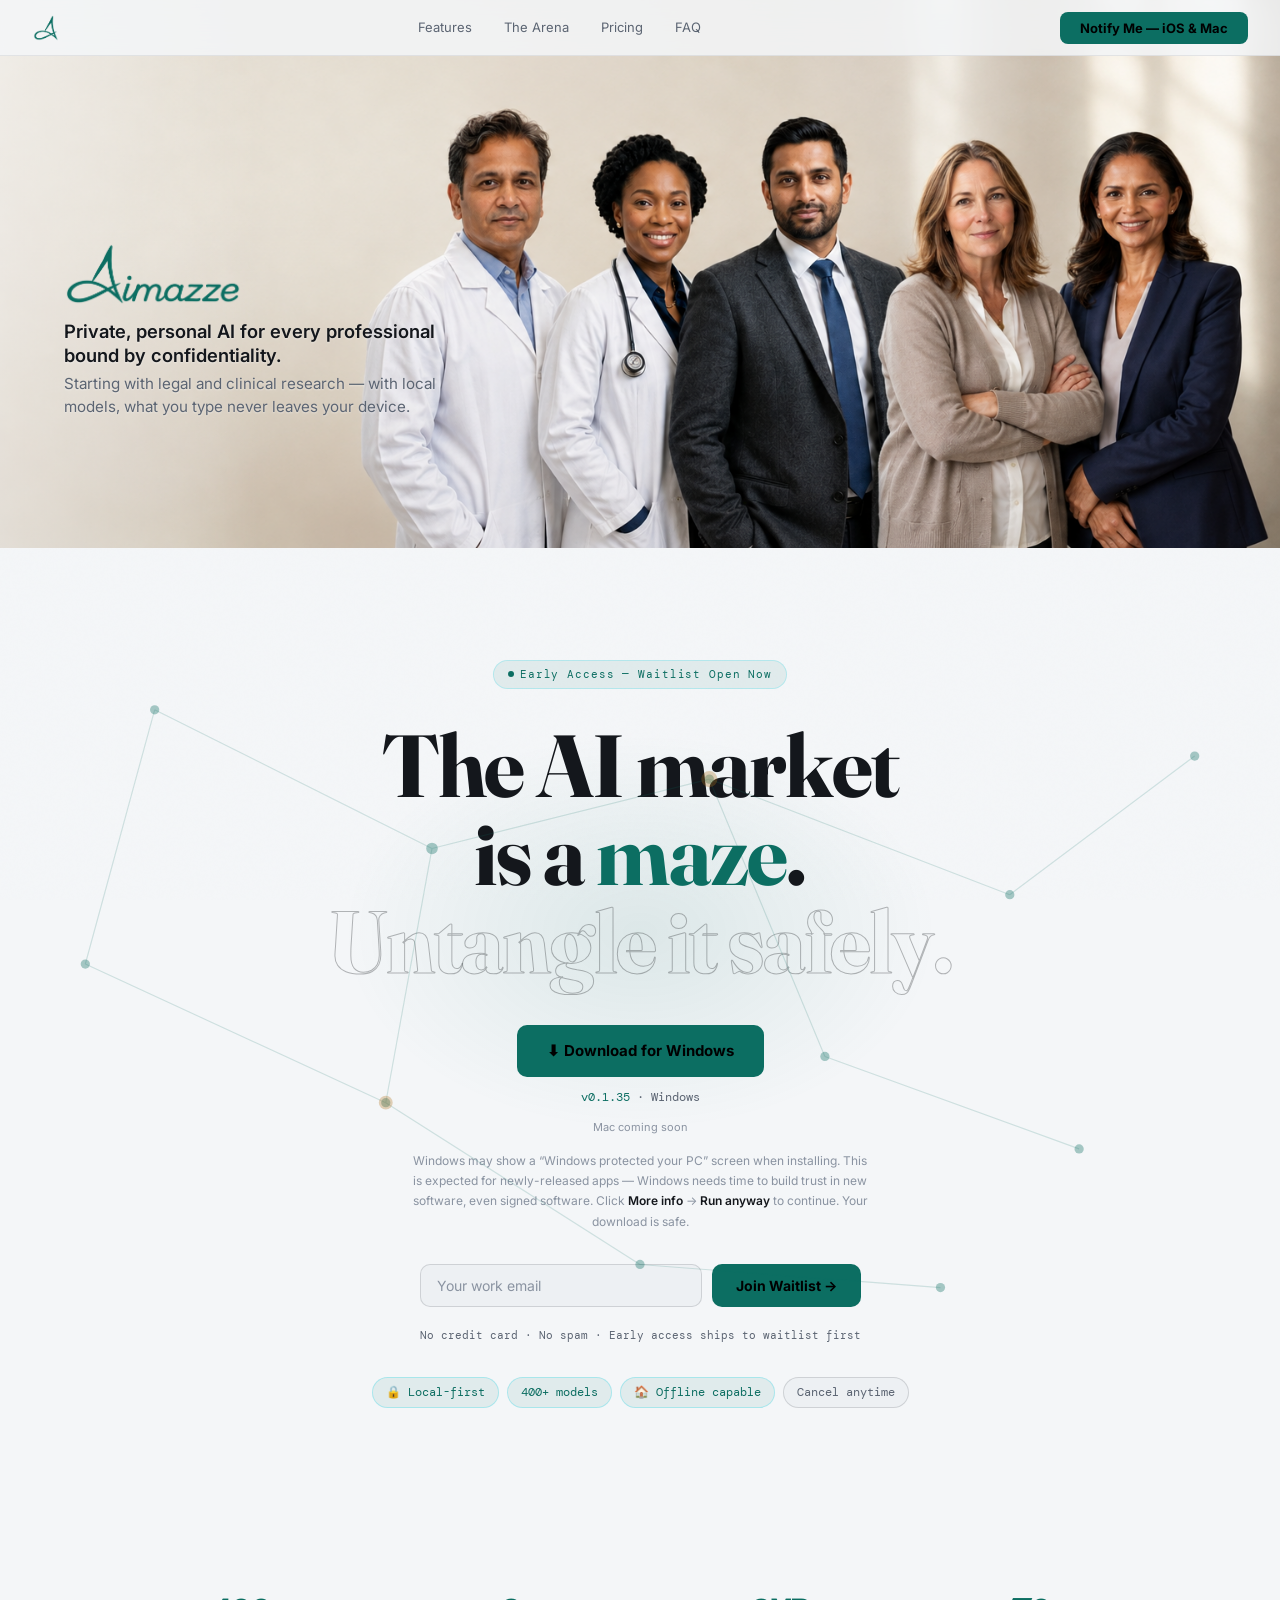
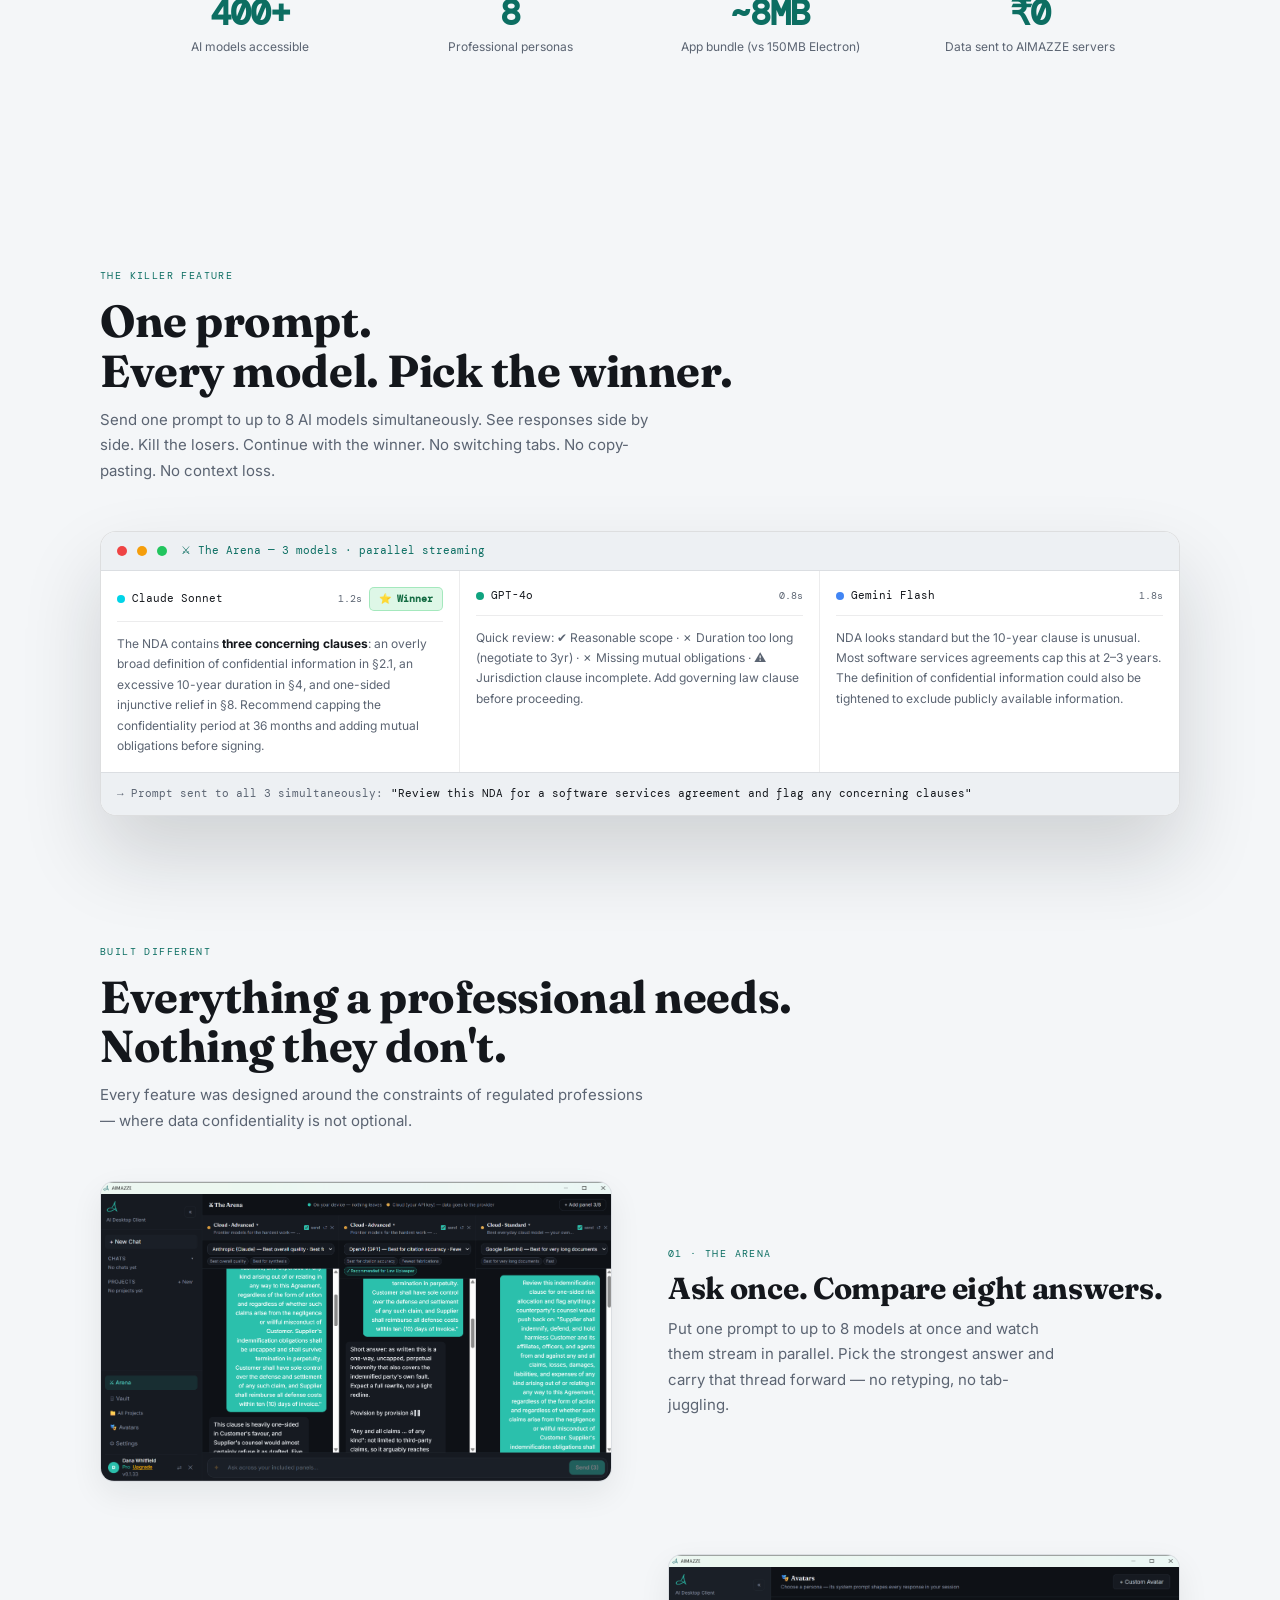
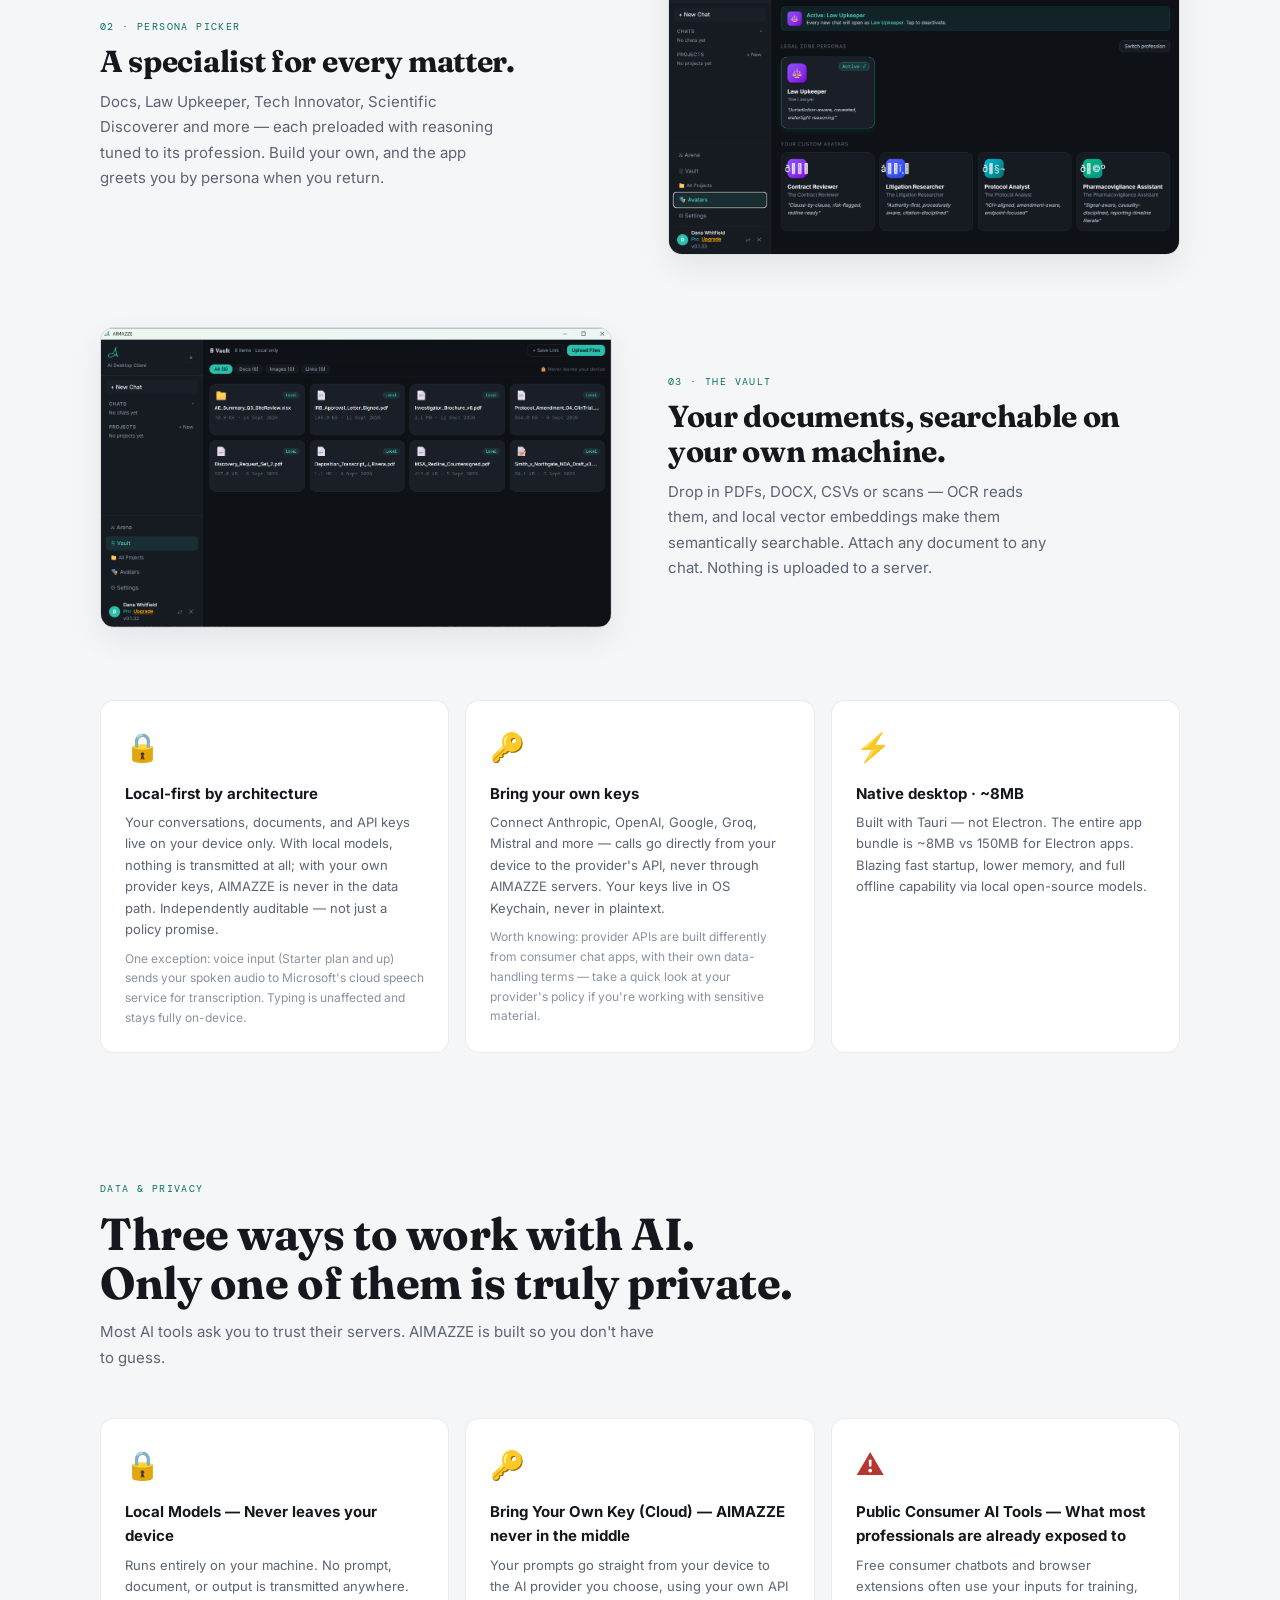
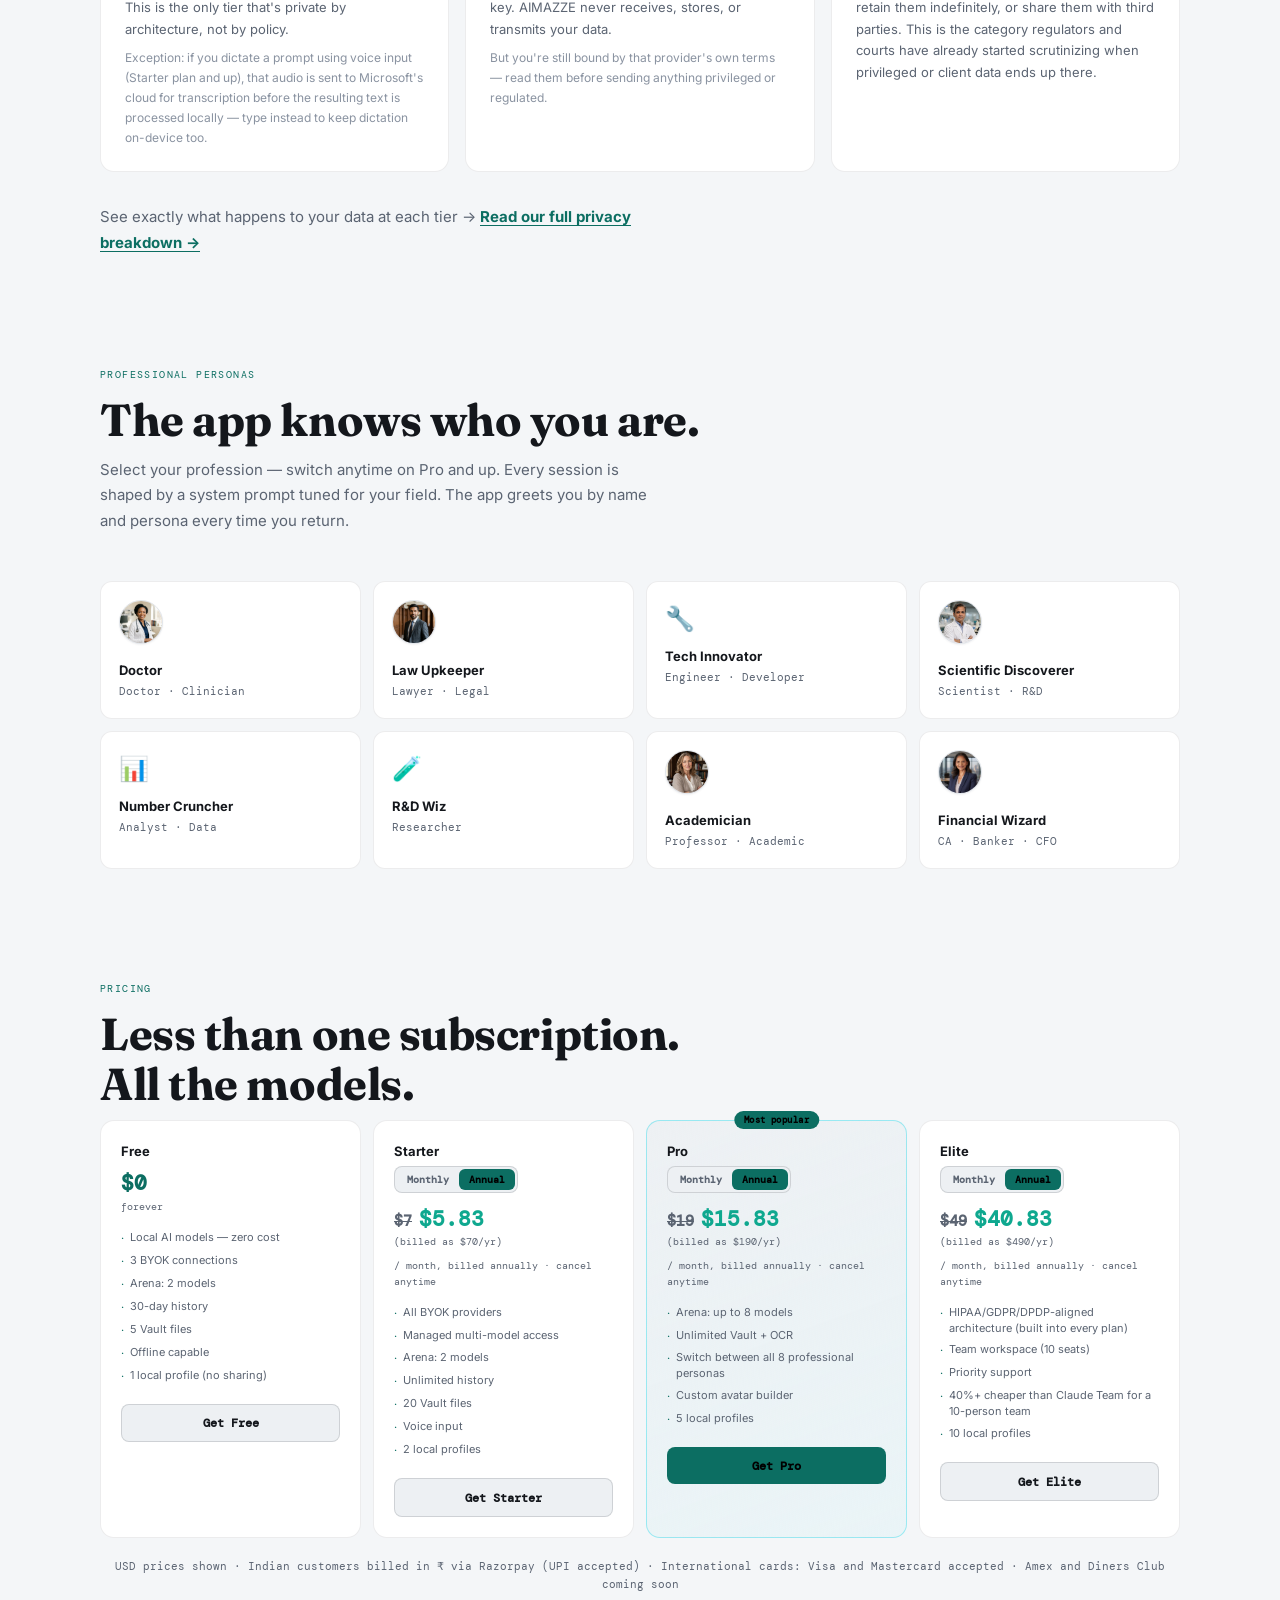
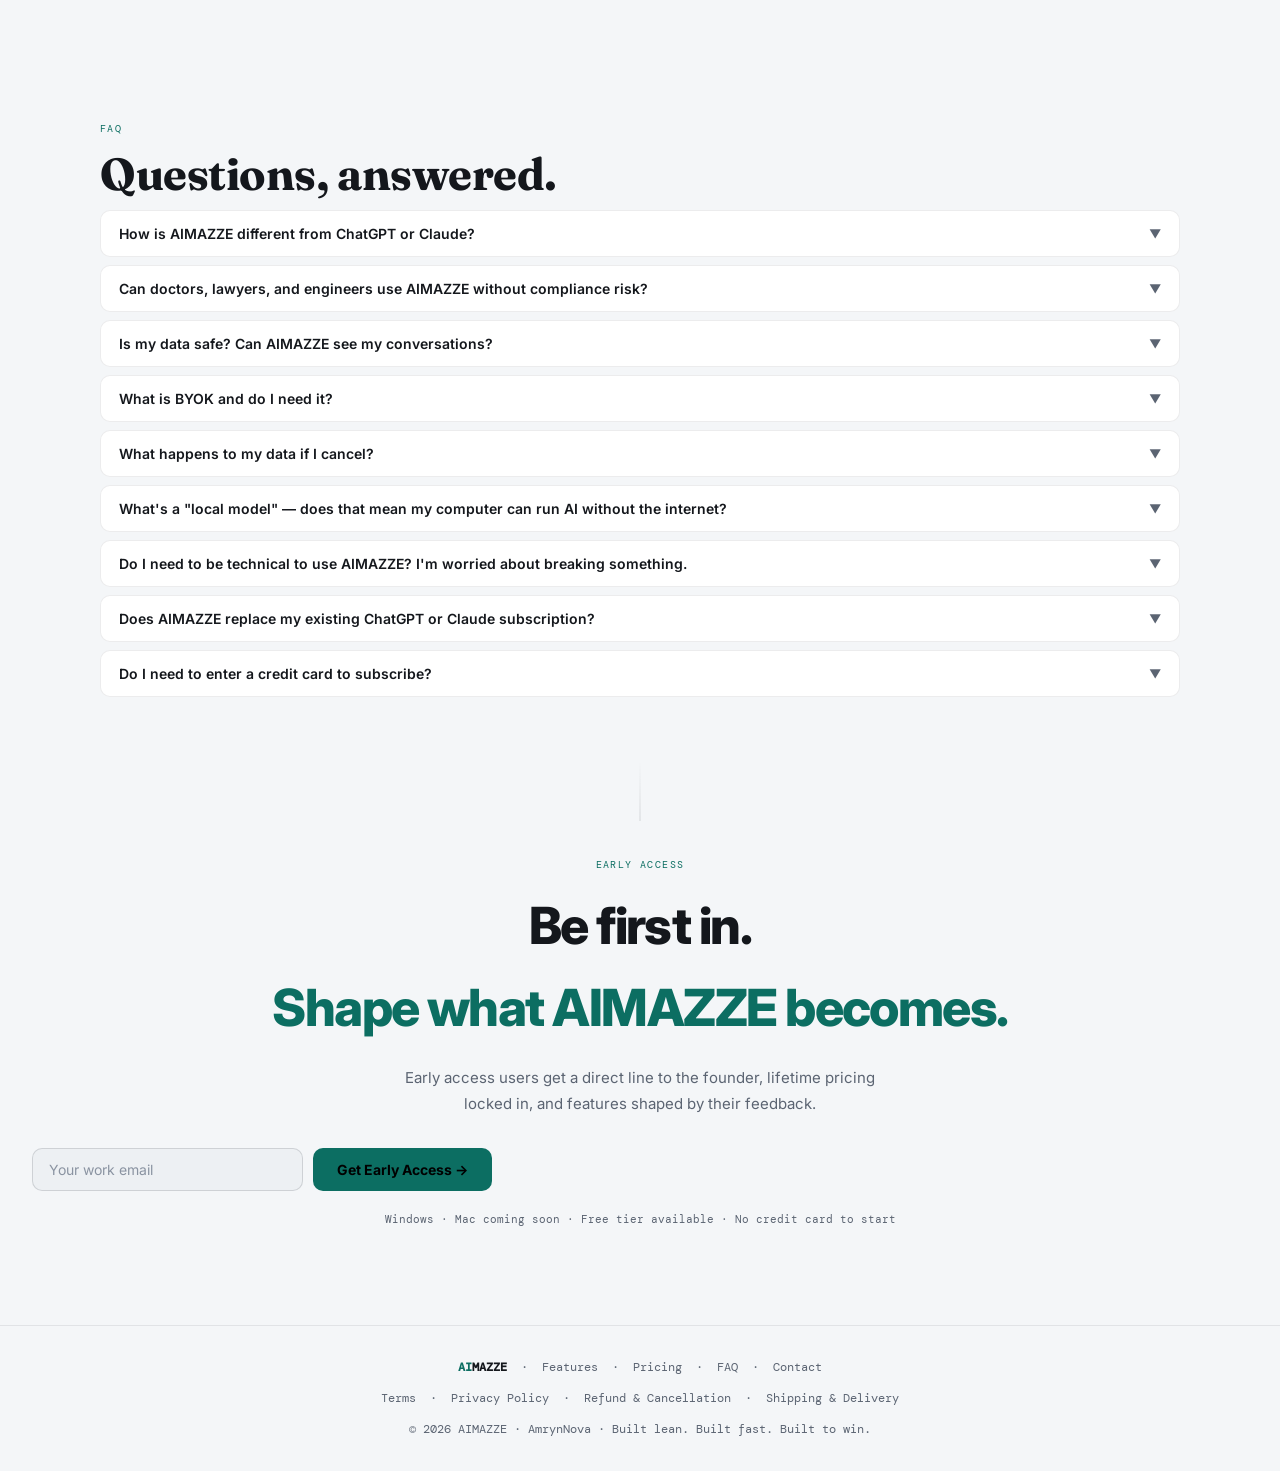
==== commit 0fc3a7bf: "chore: sync homepage download to v0.1.35 Points the download CTA at the signed 0.1.35 MSI hosted in " ====
--- a/index.html
+++ b/index.html
@@ -1253,7 +1253,7 @@
       <p id="activation-banner-copy"></p>
     </div>
     <a class="download-btn" id="freeDownloadBtn" role="button" tabindex="0"
-       data-download-href="/downloads/AIMAZZE-Setup-0.1.33.msi">
+       data-download-href="/downloads/AIMAZZE-Setup-0.1.35.msi">
       ⬇ Download for Windows
     </a>
     <noscript>
@@ -1262,7 +1262,7 @@
         <strong>hello@aimazze.com</strong> and we'll send you the installer.
       </p>
     </noscript>
-    <div class="download-meta"><span class="version">v0.1.33</span> · Windows</div>
+    <div class="download-meta"><span class="version">v0.1.35</span> · Windows</div>
     <div class="download-mac-note">Mac coming soon</div>
     <p class="download-win-note">
       Windows may show a &ldquo;Windows protected your PC&rdquo; screen when installing.
@@ -1651,10 +1651,15 @@
     <div class="checkout-modal-sub" id="checkoutModalSub">₹999 / month · billed via Razorpay</div>
     <input type="text" id="checkoutName" placeholder="Full name" autocomplete="name">
     <input type="email" id="checkoutEmail" placeholder="Email address" autocomplete="email">
-    <!-- Tier 1 promo codes (12 Aug 2026): Lifetime (one-time order) only —
-         Razorpay subscriptions charge a fixed Plan amount server-side and
-         aren't wired to accept a discount yet, see /create-subscription's
-         comment in the script below. Hidden for non-Lifetime tiers. -->
+    <!-- Tier 1 promo codes. Shown for every purchasable tier since
+         16 Sep 2026. The old "Lifetime only" gate here dated from when a
+         promo code meant a price discount, which Razorpay subscriptions
+         could not take (fixed Plan amount server-side). That constraint
+         died on 20 Aug 2026: a code now grants bonus subscription DAYS
+         applied post-payment to the licence expiry, so Razorpay is never
+         told about it and the fixed Plan amount is irrelevant. Lifetime
+         itself was pulled from sale on 17 Aug 2026, so gating on it left
+         the field unreachable by any real customer. -->
     <div class="checkout-promo-row" id="checkoutPromoRow" style="display:none">
       <input type="text" id="checkoutPromoCode" placeholder="Promo code (optional)" autocomplete="off" style="text-transform:uppercase">
       <button type="button" class="checkout-promo-apply" id="checkoutPromoApplyBtn">Apply</button>
@@ -1804,7 +1809,7 @@
           Is my data safe? Can AIMAZZE see my conversations?
           <span class="faq-chevron">▼</span>
         </button>
-        <div class="faq-a">No. AIMAZZE is local-first — your conversations, documents, and API keys are stored on your device only. AIMAZZE has no servers that receive your chat data. We store only your email address, subscription tier, and license key — nothing else. One exception: voice input (Starter plan and up) sends your spoken audio to Microsoft's cloud speech service for transcription — see our <a href="/privacy-policy.html">Privacy Policy</a> for detail. Typing is unaffected.</div>
+        <div class="faq-a">No — AIMAZZE cannot see your conversations. AIMAZZE is local-first: your conversations, documents, and API keys are stored on your device, and AIMAZZE has no servers that receive your chat data. We store only your email address, subscription tier, and license key — nothing else. Whether your data goes anywhere beyond your device depends on which model you run. With <strong>local models</strong>, what you type never leaves your device. With <strong>BYOK</strong>, your prompts go straight from your device to the provider you chose, with AIMAZZE never in the data path — though that provider’s own terms then govern what they do with it, not ours. One exception either way: voice input (Starter plan and up) sends your spoken audio to Microsoft’s cloud speech service for transcription — see our <a href="/privacy-policy.html">Privacy Policy</a> for detail. Typing is unaffected. Full breakdown by tier in <a href="/security.html">how AIMAZZE protects your data</a>.</div>
       </div>
       <div class="faq-item">
         <button class="faq-q" onclick="toggleFaq(this)">
@@ -2199,6 +2204,10 @@
   var promoApplyBtn = document.getElementById("checkoutPromoApplyBtn");
   var promoStatusEl = document.getElementById("checkoutPromoStatus");
 
+  // Mirrors SUBSCRIPTION_TIERS in the worker — the tiers /create-subscription
+  // accepts, and so the only tiers a promo code can be redeemed on.
+  var PROMO_ELIGIBLE_TIERS = ["starter", "pro", "elite"];
+
   var activeTier = null;
   var appliedPromoCode = null; // only set once /promo/validate has confirmed it
   var activeAmountSubunit = null; // paise (INR) or cents (USD) — same subunit convention
@@ -2267,8 +2276,9 @@
     promoStatusEl.style.display = "none";
     promoApplyBtn.disabled = false;
     promoApplyBtn.textContent = "Apply";
-    // Lifetime (one-time order) only — see the promo row's HTML comment.
-    promoRow.style.display = tier === "lifetime" ? "flex" : "none";
+    // Every purchasable tier — see the promo row's HTML comment. Lifetime
+    // is blocked at Continue below, so it never reaches a real checkout.
+    promoRow.style.display = PROMO_ELIGIBLE_TIERS.indexOf(tier) !== -1 ? "flex" : "none";
 
     overlay.classList.add("open");
     nameInput.focus();
@@ -2309,11 +2319,15 @@
         if (data.valid) {
           appliedPromoCode = code;
           promoApplyBtn.textContent = "Applied";
-          var savedText = data.discountType === "percent"
-            ? data.discountValue + "% off applied."
-            : data.discountType === "flat"
-              ? "Discount applied."
-              : "Code applied.";
+          // "trial_days" is what every code the admin module now generates
+          // is; percent/flat only survive on legacy one-time-path rows.
+          var savedText = data.bonusDays
+            ? data.bonusDays + " bonus day" + (data.bonusDays === 1 ? "" : "s") + " added to your plan."
+            : data.discountType === "percent"
+              ? data.discountValue + "% off applied."
+              : data.discountType === "flat"
+                ? "Discount applied."
+                : "Code applied.";
           setPromoStatus(savedText, false);
         } else {
           appliedPromoCode = null;
@@ -2382,10 +2396,27 @@
         email: email,
         confirmed: !!confirmed,
         billingCycle: activeBillingCycle,
-        referralCode: getReferralCode()
+        referralCode: getReferralCode(),
+        // Only ever the code /promo/validate confirmed. The worker
+        // re-validates and hard-400s a bad one, which would fail the whole
+        // checkout, so an unchecked string must not be sent — the Continue
+        // handler makes the customer press Apply first.
+        promoCode: appliedPromoCode
       })
     }).then(function (res) {
-      if (!res.ok) throw new Error("Subscription creation failed");
+      if (!res.ok) {
+        // Surface the worker's own message where there is one: a promo code
+        // that died or hit its cooldown between Apply and Continue is
+        // rejected here by design, and "something went wrong" would leave
+        // the customer no way to know the code was the problem.
+        return res.json()
+          .catch(function () { return {}; })
+          .then(function (data) {
+            var err = new Error(data.error || "Subscription creation failed");
+            err.serverMessage = data.error || null;
+            throw err;
+          });
+      }
       return res.json();
     });
   }
@@ -2427,6 +2458,14 @@
     }
     errorEl.style.display = "none";
 
+    // A code typed but never checked would otherwise be silently dropped and
+    // the customer would pay without the bonus days they expected.
+    var typedPromo = promoCodeInput.value.trim().toUpperCase();
+    if (typedPromo && typedPromo !== appliedPromoCode) {
+      setPromoStatus("Press Apply to check your promo code first.", true);
+      return;
+    }
+
     if (LEGAL_ACCEPTANCE_ENFORCED && !legalCheckbox.checked) {
       legalError.style.display = "block";
       return;
@@ -2479,7 +2518,11 @@
       .catch(function (err) {
         continueBtn.disabled = false;
         continueBtn.textContent = "Continue to payment";
-        errorEl.innerHTML = 'Something went wrong. Please try again or email <a href="mailto:hello@aimazze.com">hello@aimazze.com</a>.';
+        if (err && err.serverMessage) {
+          errorEl.textContent = err.serverMessage;
+        } else {
+          errorEl.innerHTML = 'Something went wrong. Please try again or email <a href="mailto:hello@aimazze.com">hello@aimazze.com</a>.';
+        }
         errorEl.style.display = "block";
         console.error("Checkout error:", err);
       });
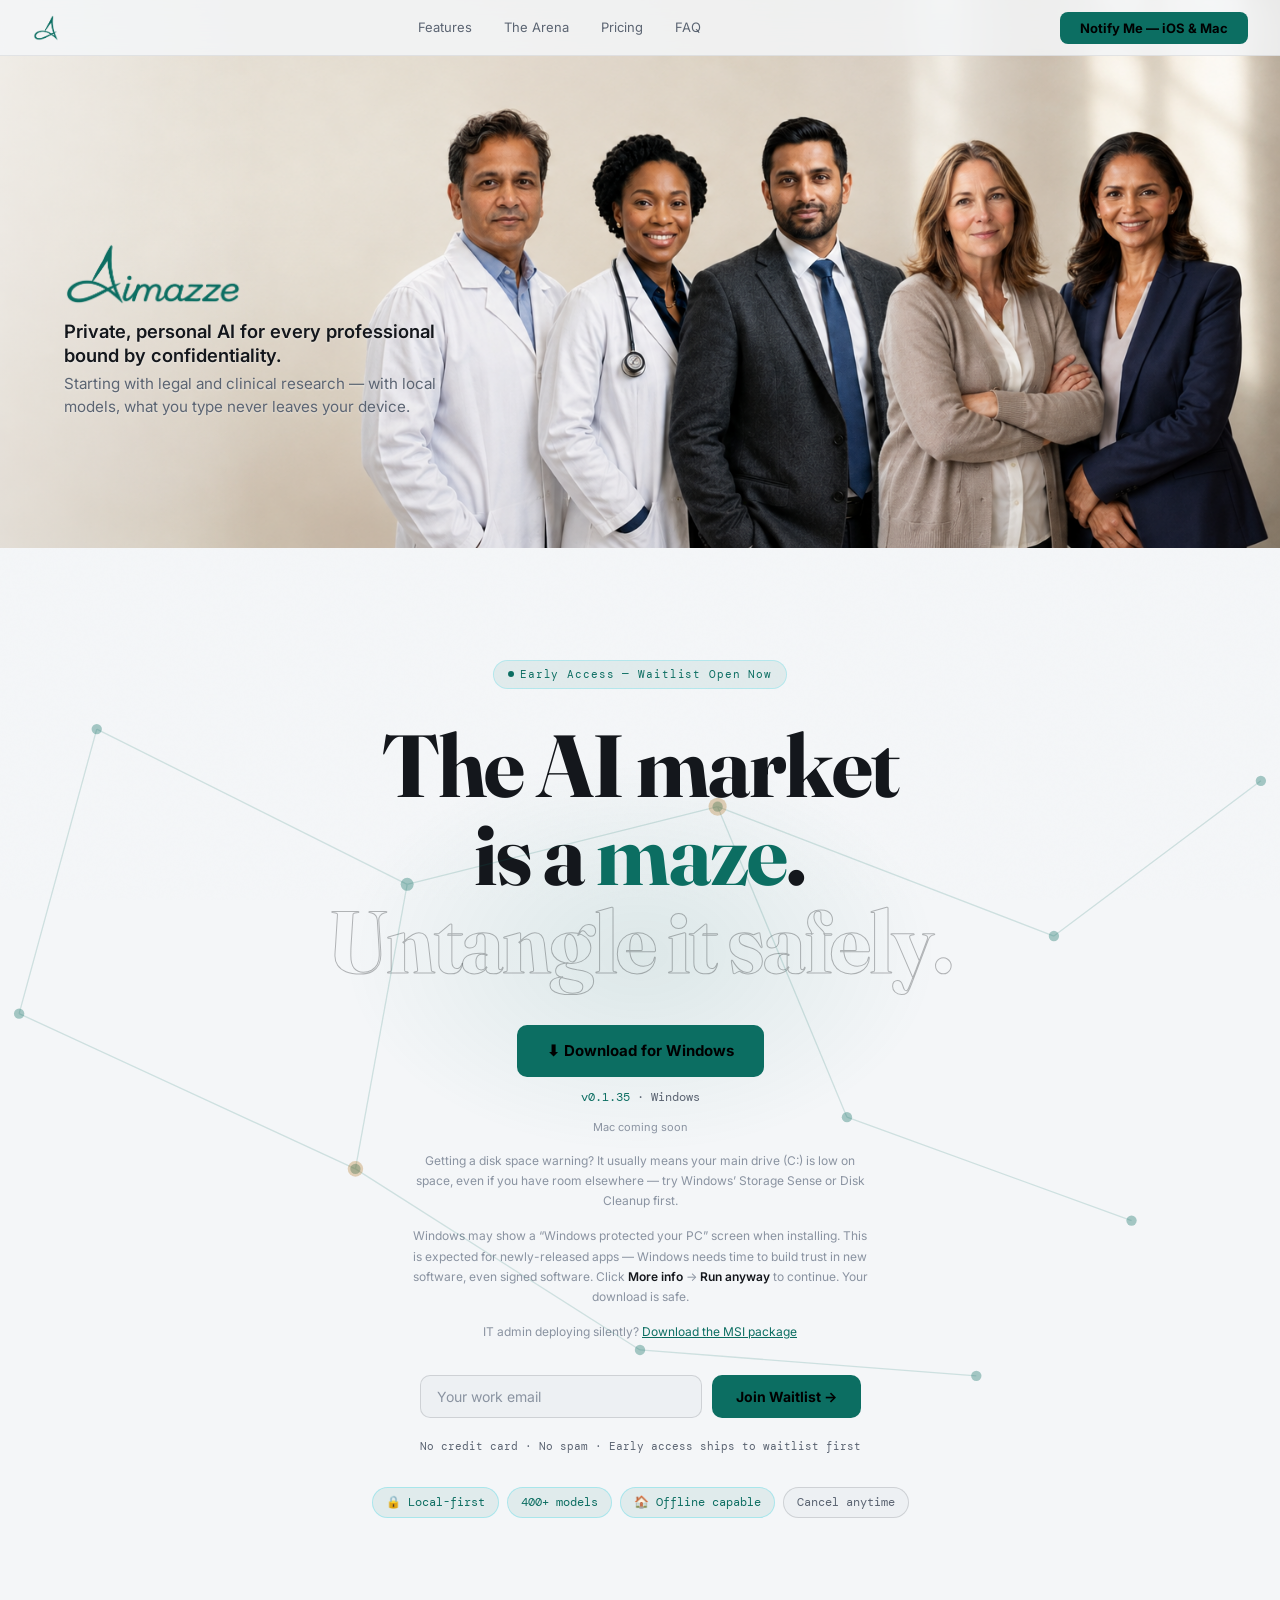
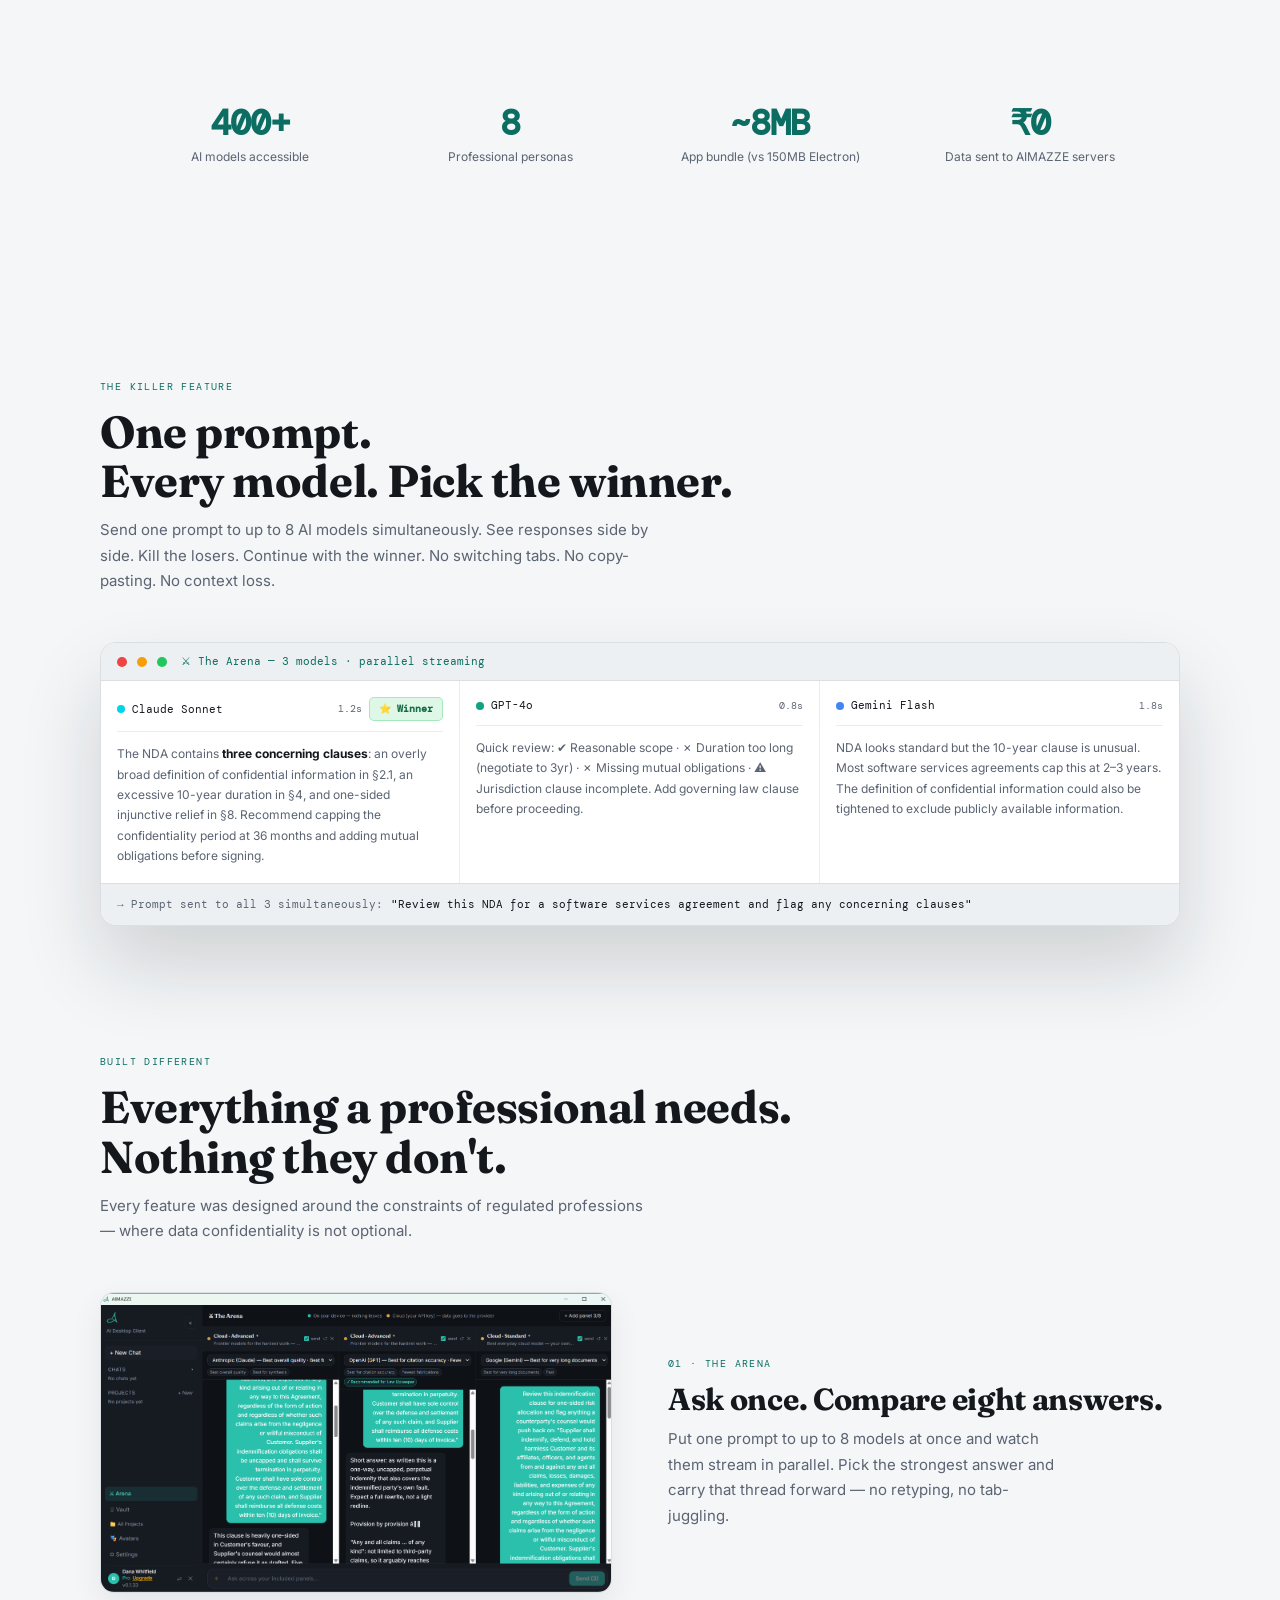
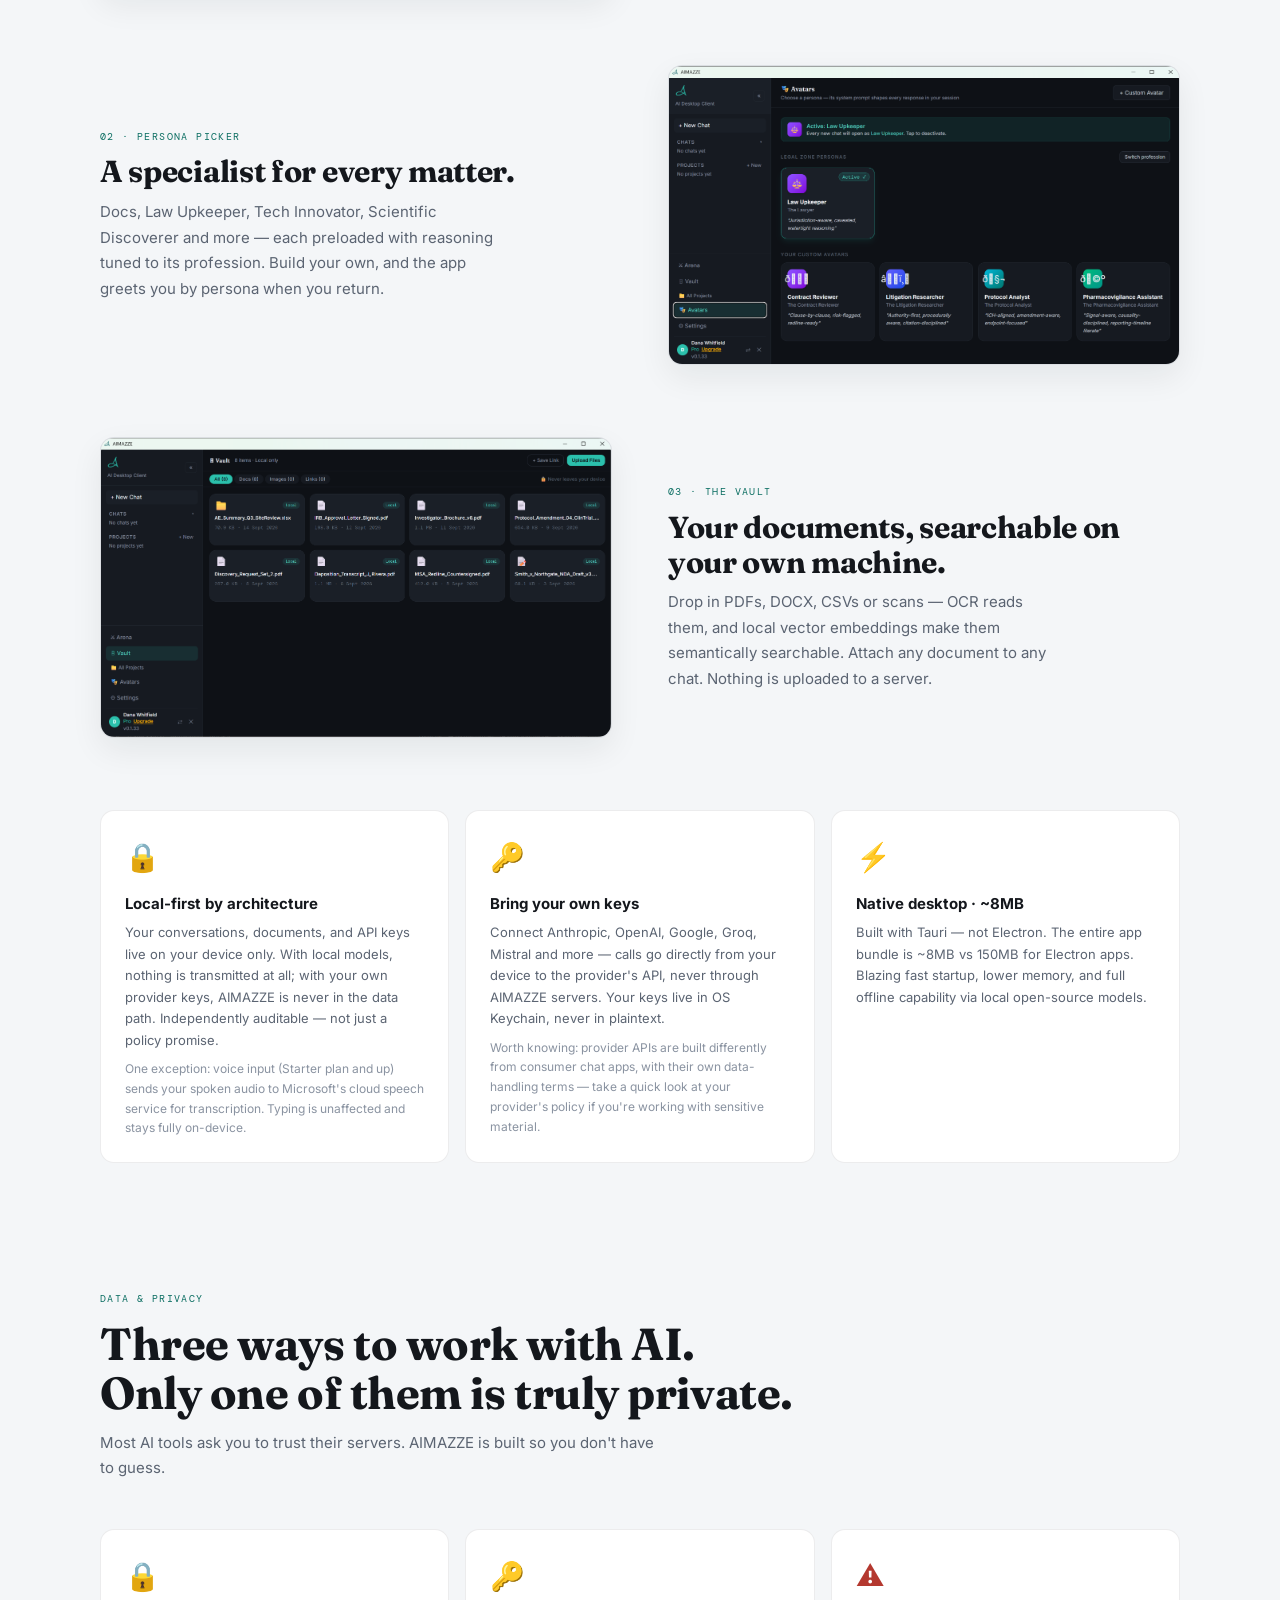
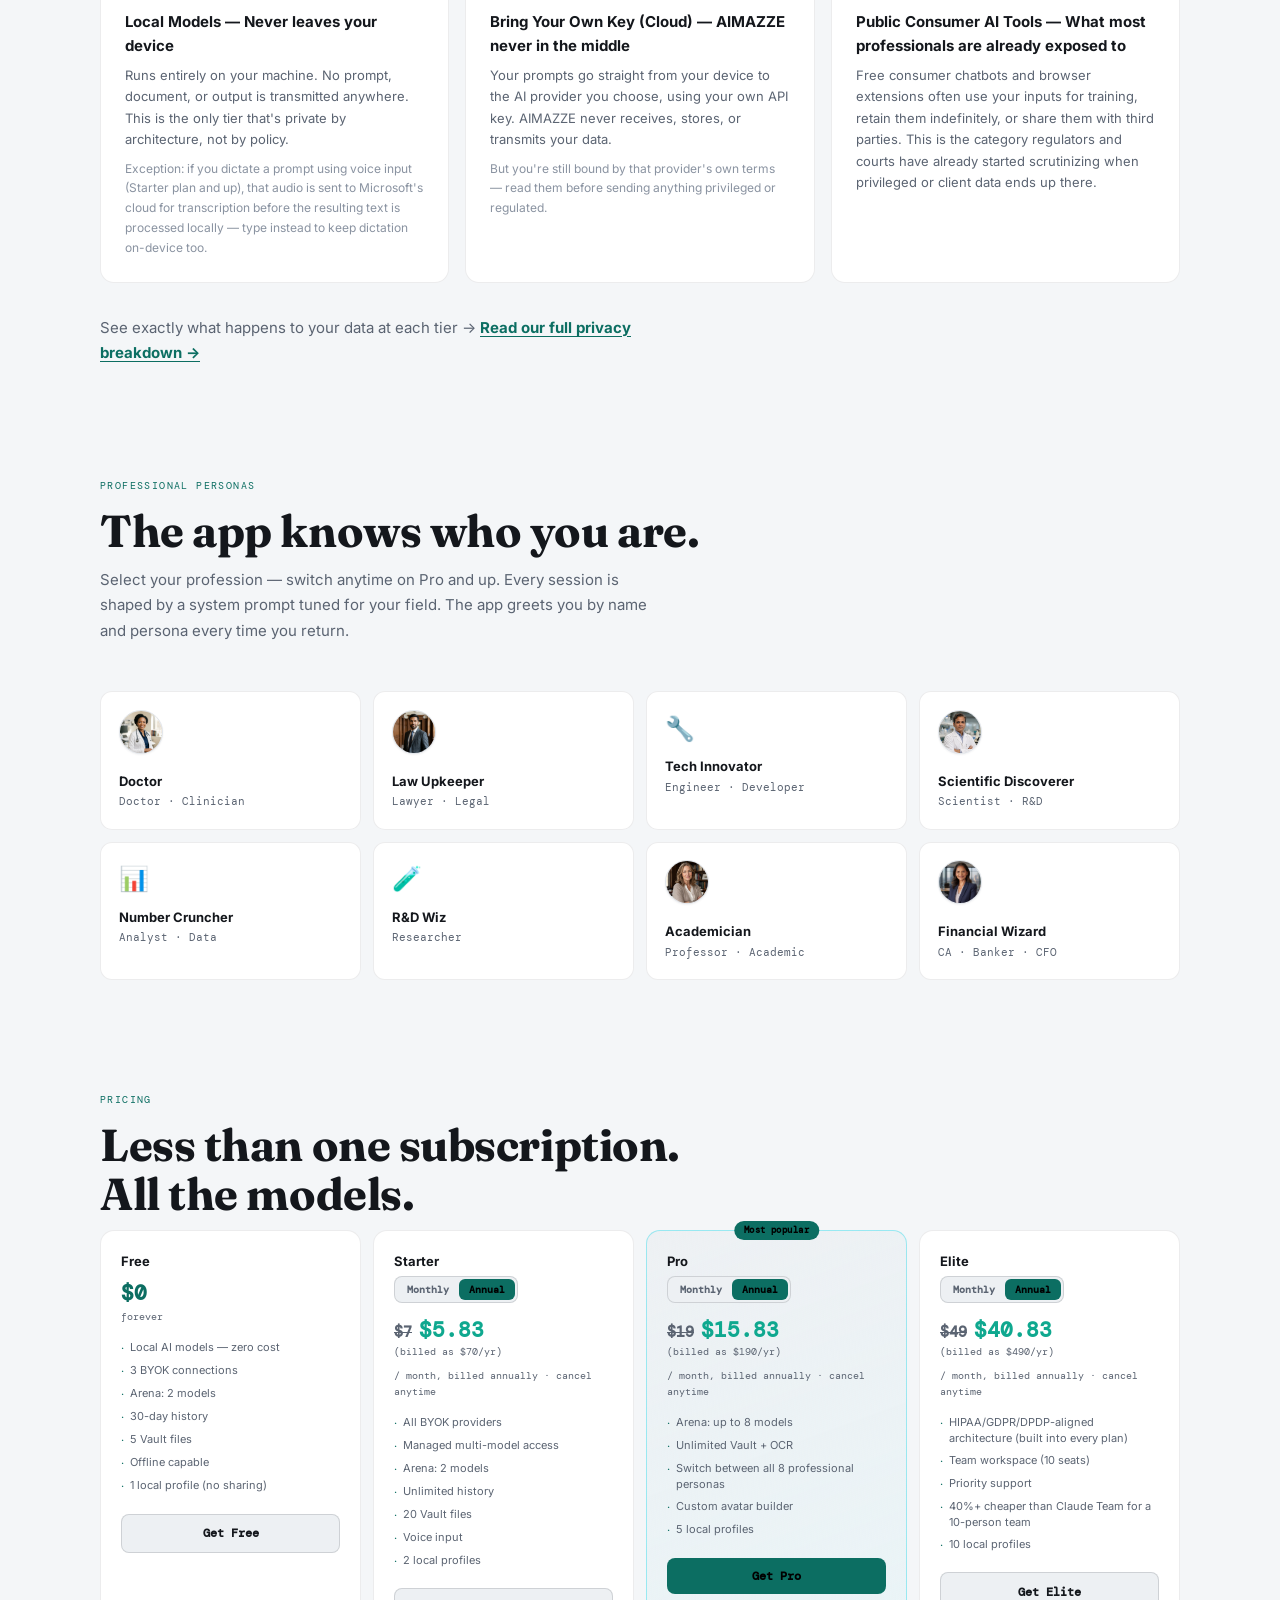
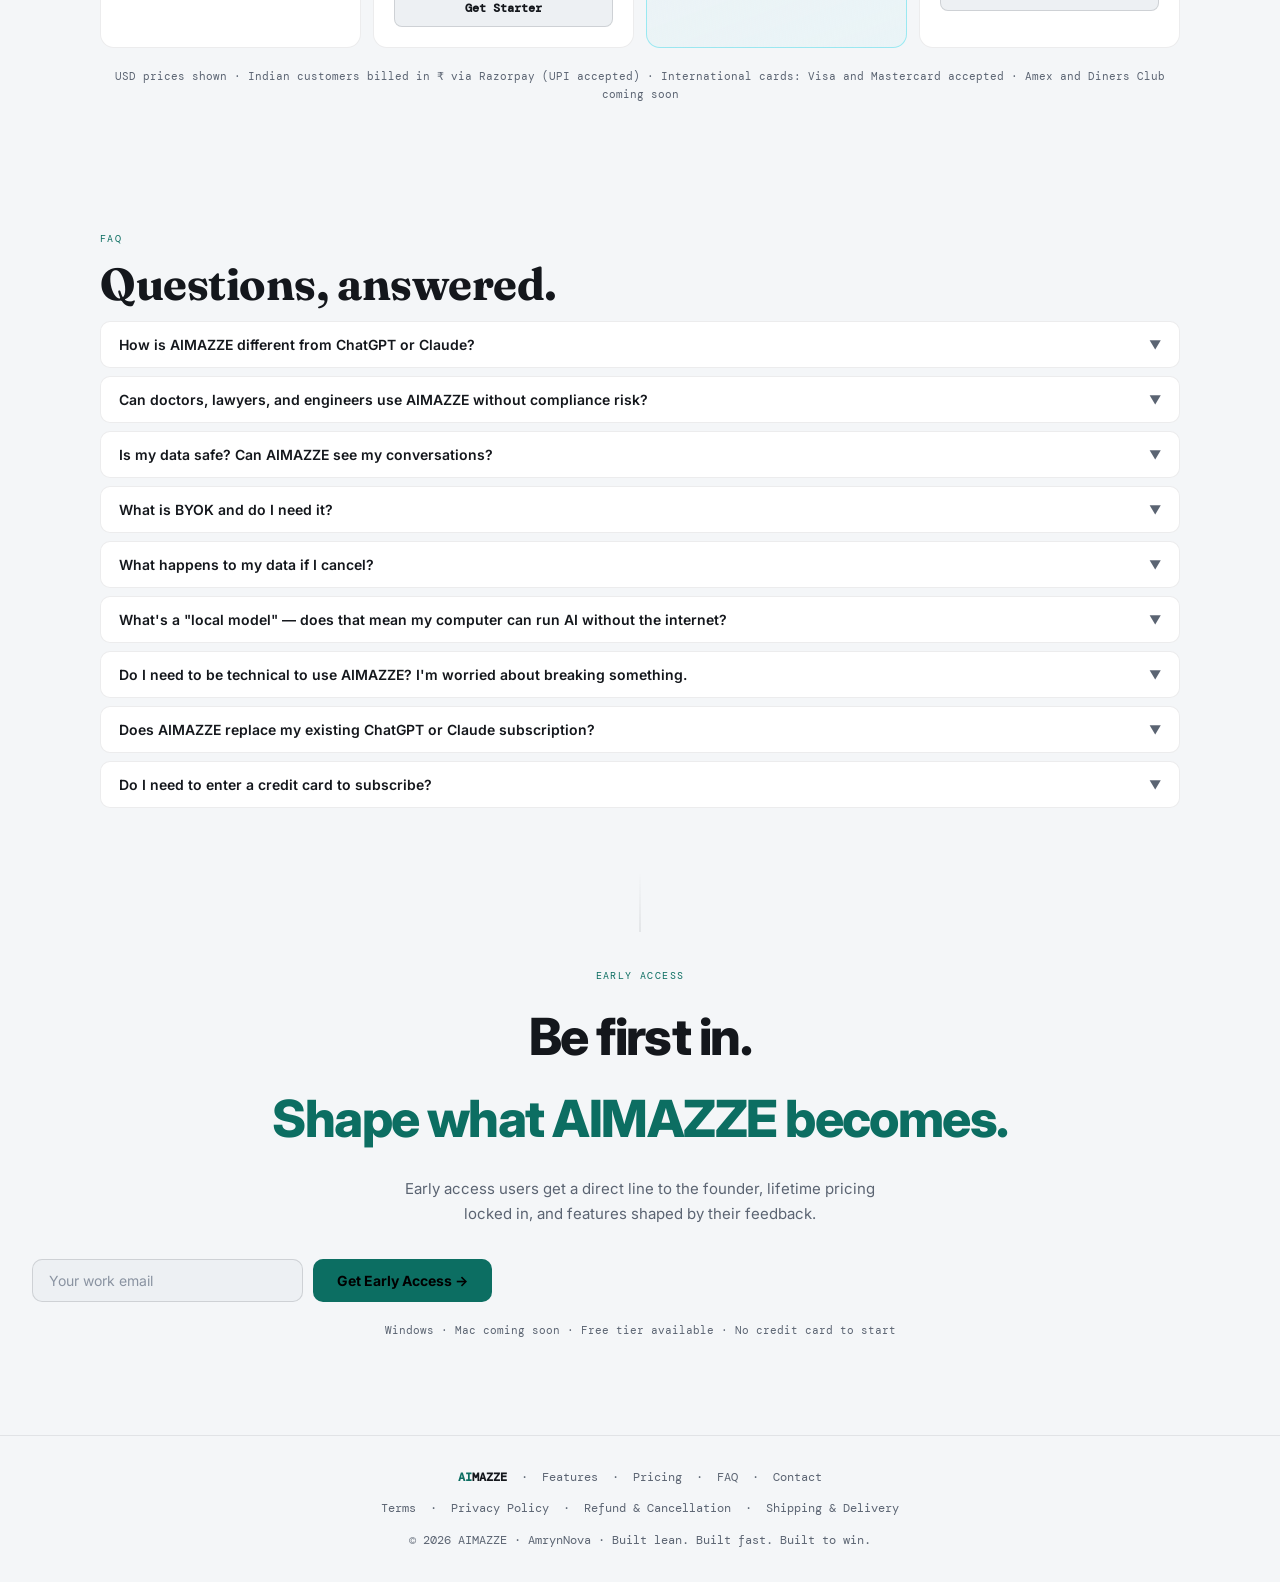
==== commit f07b0ac4: "download: make the NSIS setup.exe the primary Windows CTA Users reported "insufficient disk space" w" ====
--- a/index.html
+++ b/index.html
@@ -307,6 +307,7 @@
     margin: 0.2rem 0 0;
   }
   .download-win-note strong { color: var(--white); font-weight: 600; }
+  .download-msi-link { color: var(--cyan); text-decoration: underline; cursor: pointer; }
 
   /* T-71 bug 2: shown only when activate.html forwarded a license key here
      because the app was not installed. It is the customer's way back into
@@ -1252,8 +1253,11 @@
       <span class="label">Your purchase</span>
       <p id="activation-banner-copy"></p>
     </div>
+    <!-- Primary CTA is the NSIS setup.exe (same signed artifact the in-app
+         updater uses, despite the "-updater" filename). The MSI stays
+         available below for IT-managed / silent deployment. -->
     <a class="download-btn" id="freeDownloadBtn" role="button" tabindex="0"
-       data-download-href="/downloads/AIMAZZE-Setup-0.1.35.msi">
+       data-download-href="/downloads/AIMAZZE-Setup-0.1.35-updater.exe">
       ⬇ Download for Windows
     </a>
     <noscript>
@@ -1265,10 +1269,20 @@
     <div class="download-meta"><span class="version">v0.1.35</span> · Windows</div>
     <div class="download-mac-note">Mac coming soon</div>
     <p class="download-win-note">
+      Getting a disk space warning? It usually means your main drive (C:) is low on
+      space, even if you have room elsewhere &mdash; try Windows&rsquo; Storage Sense or
+      Disk Cleanup first.
+    </p>
+    <p class="download-win-note">
       Windows may show a &ldquo;Windows protected your PC&rdquo; screen when installing.
       This is expected for newly-released apps &mdash; Windows needs time to build trust
       in new software, even signed software. Click <strong>More info</strong> &rarr;
       <strong>Run anyway</strong> to continue. Your download is safe.
+    </p>
+    <p class="download-win-note">
+      IT admin deploying silently?
+      <a class="download-msi-link" id="msiDownloadLink" role="button" tabindex="0"
+         data-download-href="/downloads/AIMAZZE-Setup-0.1.35.msi">Download the MSI package</a>
     </p>
   </div>
 
@@ -2698,6 +2712,7 @@
     var cancelBtn = document.getElementById("freeGateCancelBtn");
     var submitBtn = document.getElementById("freeGateSubmitBtn");
     var downloadBtn = document.getElementById("freeDownloadBtn");
+    var msiLink = document.getElementById("msiDownloadLink");
     var freeTierCta = document.getElementById("freeTierCta");
     var consentBox = document.getElementById("freeGateConsent");
     var consentError = document.getElementById("freeGateConsentError");
@@ -2709,14 +2724,18 @@
     }
 
     var activeSource = "hero";
+    // Which installer the gate hands over on success: the hero CTA's
+    // setup.exe, or the secondary MSI link's package.
+    var activeHref = null;
 
     function showError(message) {
       errorEl.textContent = message;
       errorEl.style.display = "block";
     }
 
-    function openFreeGate(source) {
+    function openFreeGate(source, href) {
       activeSource = source;
+      activeHref = href || null;
       errorEl.style.display = "none";
       errorEl.textContent = "Please enter a valid email address.";
       submitBtn.disabled = false;
@@ -2740,8 +2759,8 @@
     // Kicks the browser at the installer without navigating the page away,
     // so the post-download notes (SmartScreen guidance, activation banner)
     // stay on screen while the file lands.
-    function startDownload() {
-      var href = downloadBtn && downloadBtn.getAttribute("data-download-href");
+    function startDownload(href) {
+      href = href || (downloadBtn && downloadBtn.getAttribute("data-download-href"));
       if (!href) return;
       var a = document.createElement("a");
       a.href = href;
@@ -2794,7 +2813,7 @@
         })
         .then(function () {
           closeFreeGate();
-          startDownload();
+          startDownload(activeHref);
         })
         .catch(function (err) {
           submitBtn.disabled = false;
@@ -2842,6 +2861,29 @@
       }
     }
 
+    // Secondary MSI link: same gate, same paid-arrival bypass as the hero
+    // button, just a different file at the end of it.
+    if (msiLink) {
+      var msiHref = msiLink.getAttribute("data-download-href");
+      if (isPaidArrival()) {
+        msiLink.setAttribute("href", msiHref);
+        msiLink.setAttribute("download", "");
+        msiLink.removeAttribute("role");
+        msiLink.removeAttribute("tabindex");
+      } else {
+        msiLink.addEventListener("click", function (e) {
+          e.preventDefault();
+          openFreeGate("hero-download-msi", msiHref);
+        });
+        msiLink.addEventListener("keydown", function (e) {
+          if (e.key === "Enter" || e.key === " ") {
+            e.preventDefault();
+            openFreeGate("hero-download-msi", msiHref);
+          }
+        });
+      }
+    }
+
     if (freeTierCta) {
       freeTierCta.addEventListener("click", function () {
         openFreeGate("pricing-free");
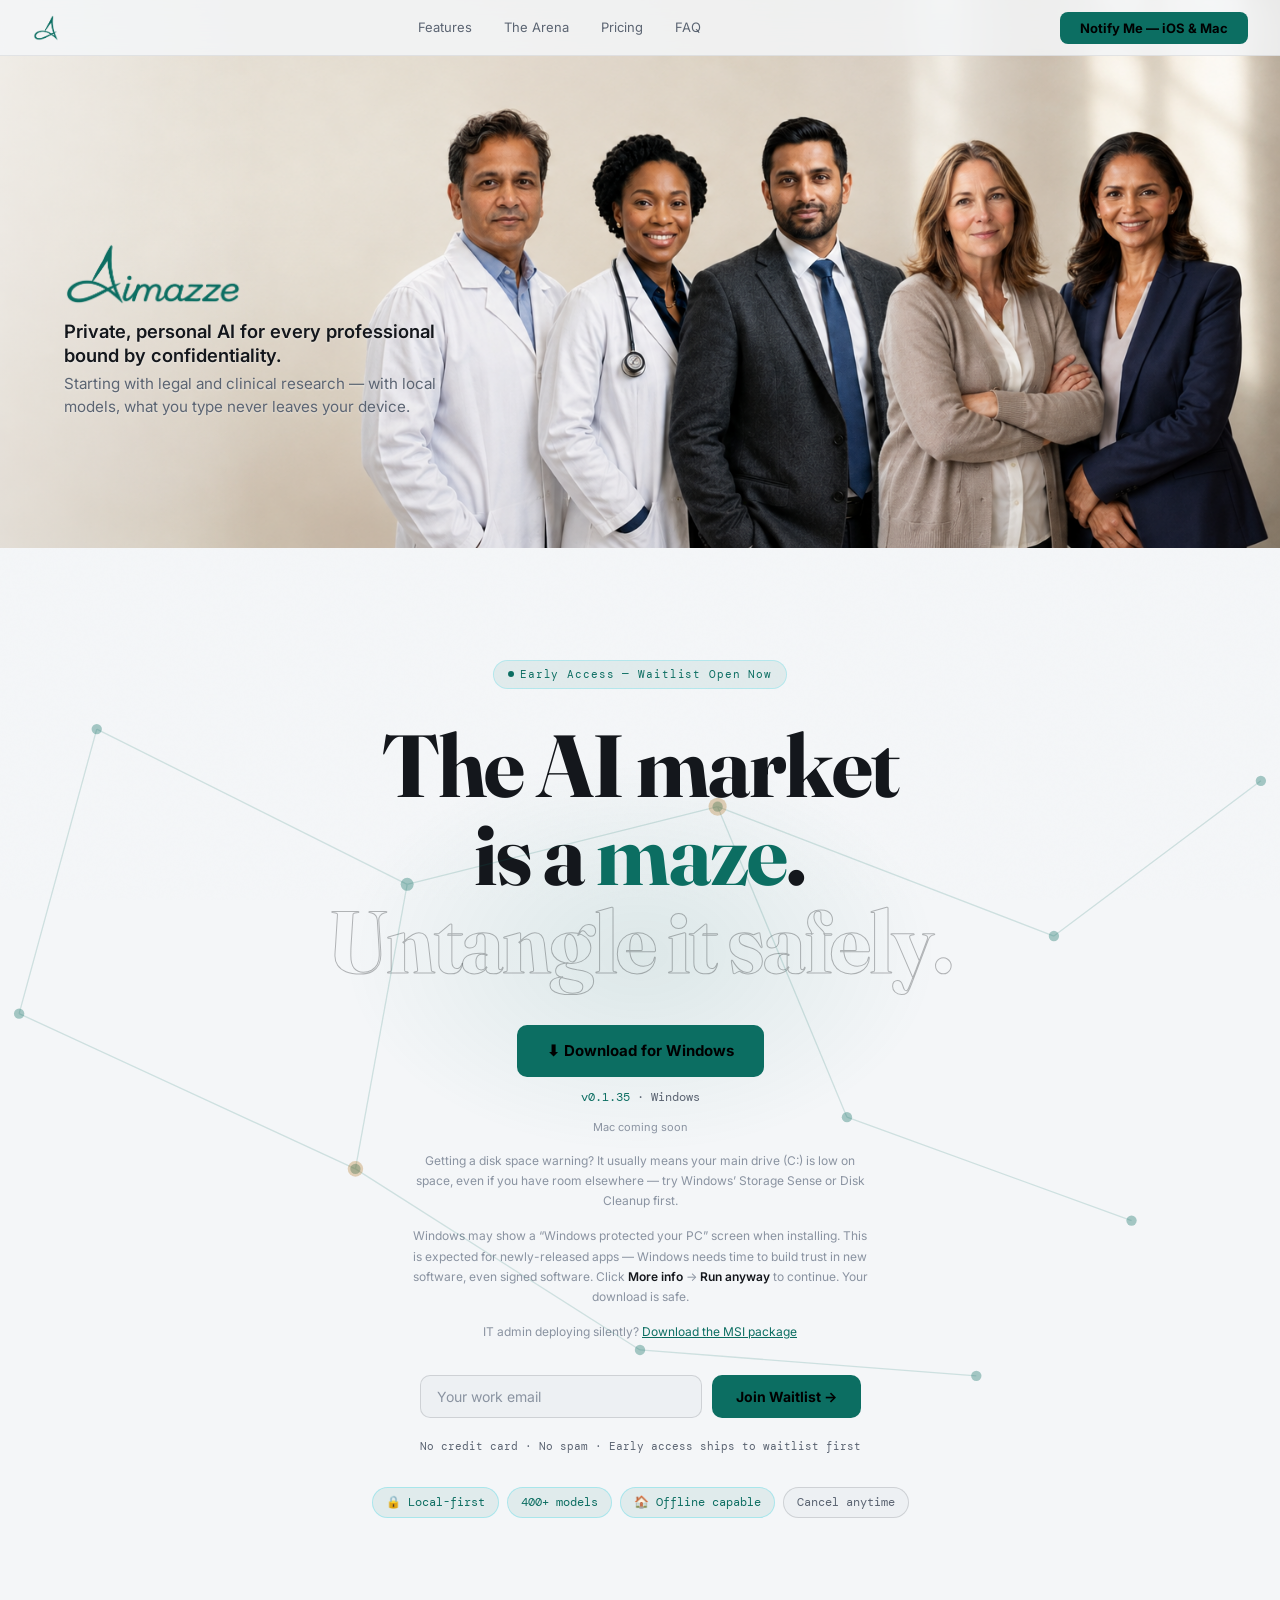
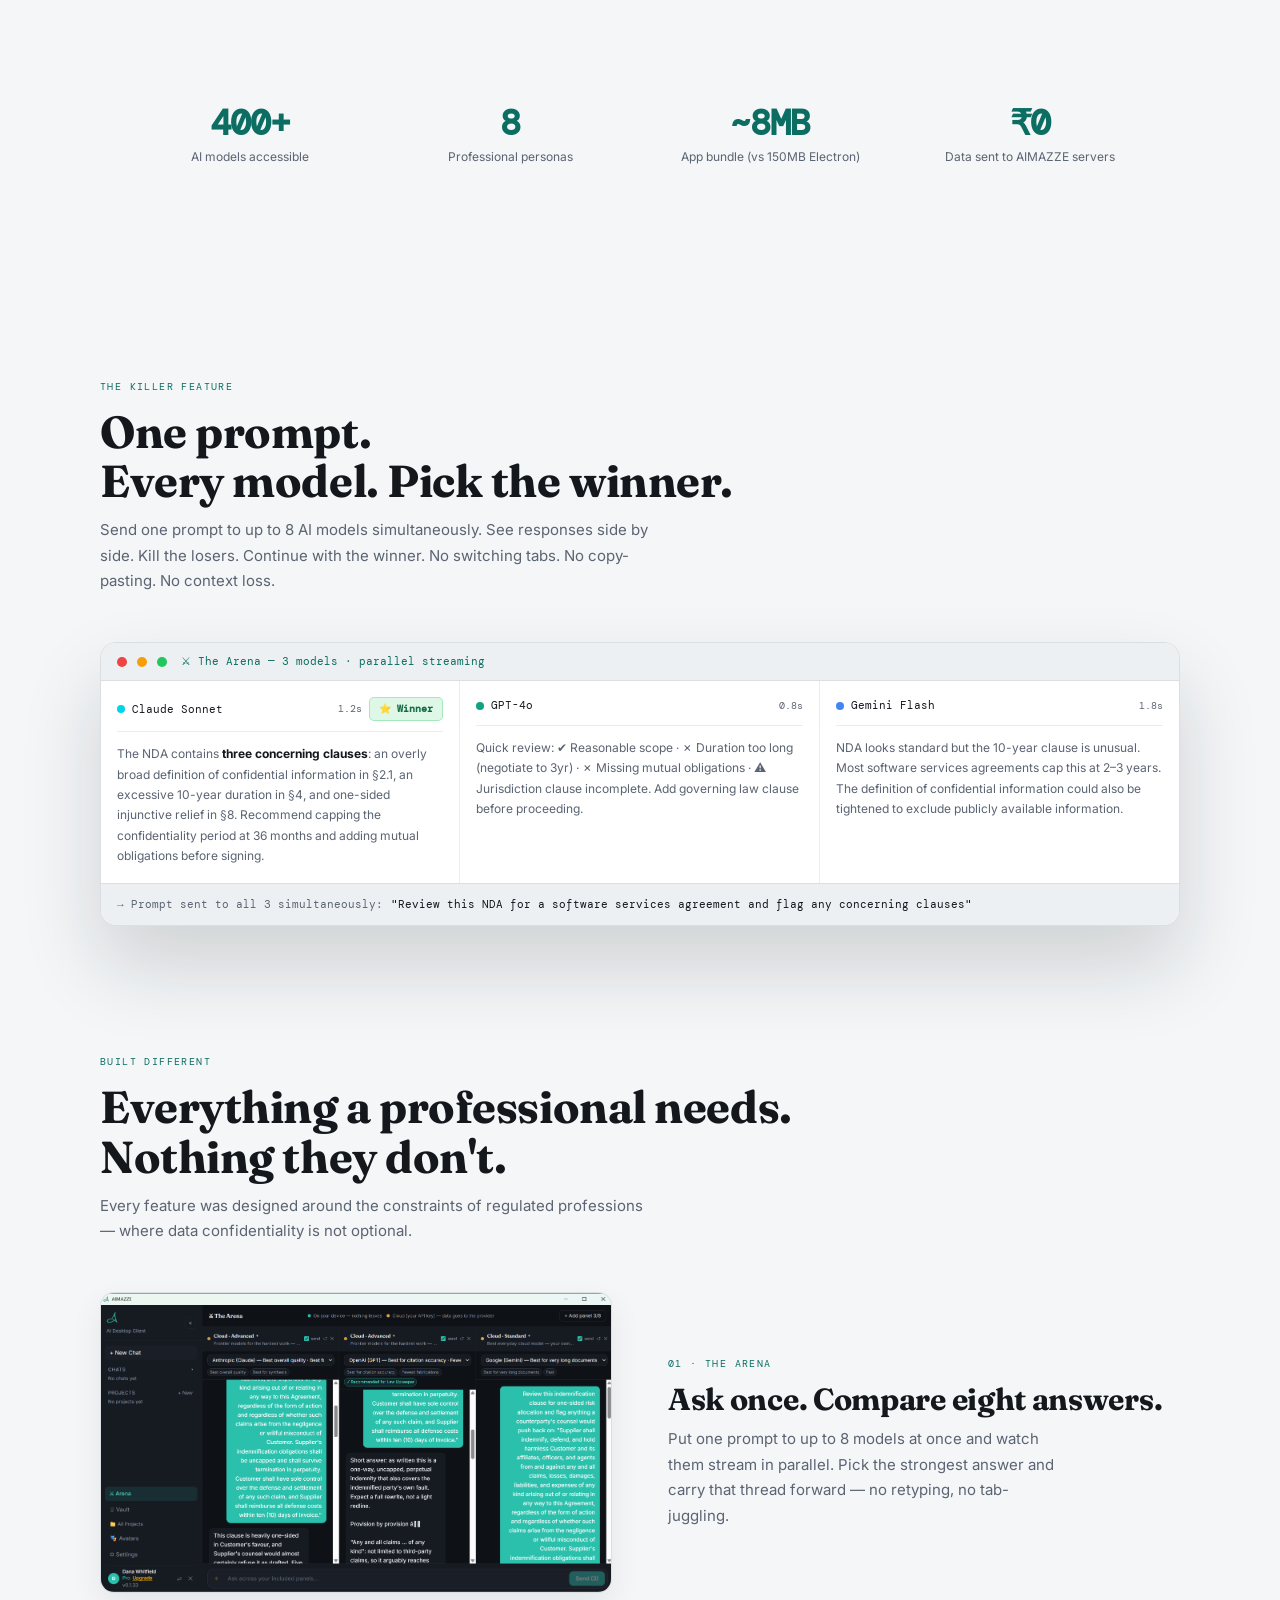
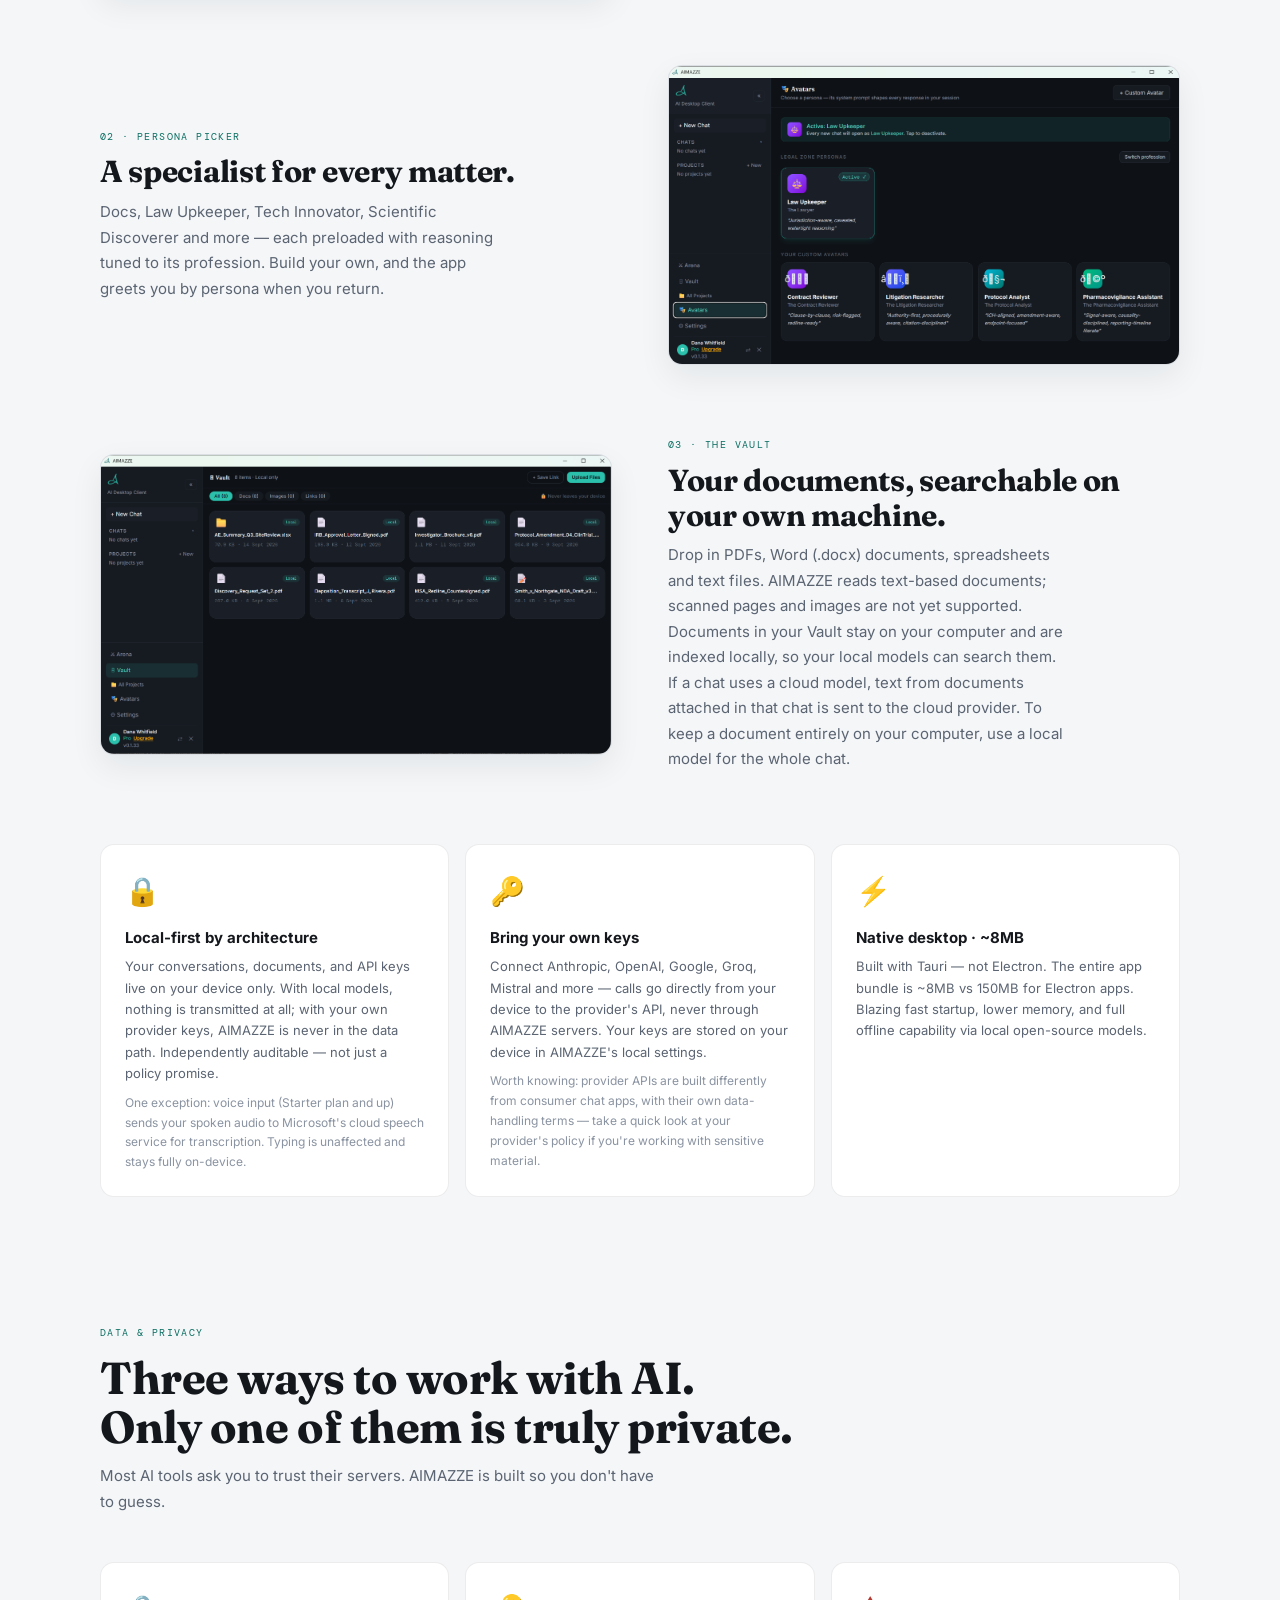
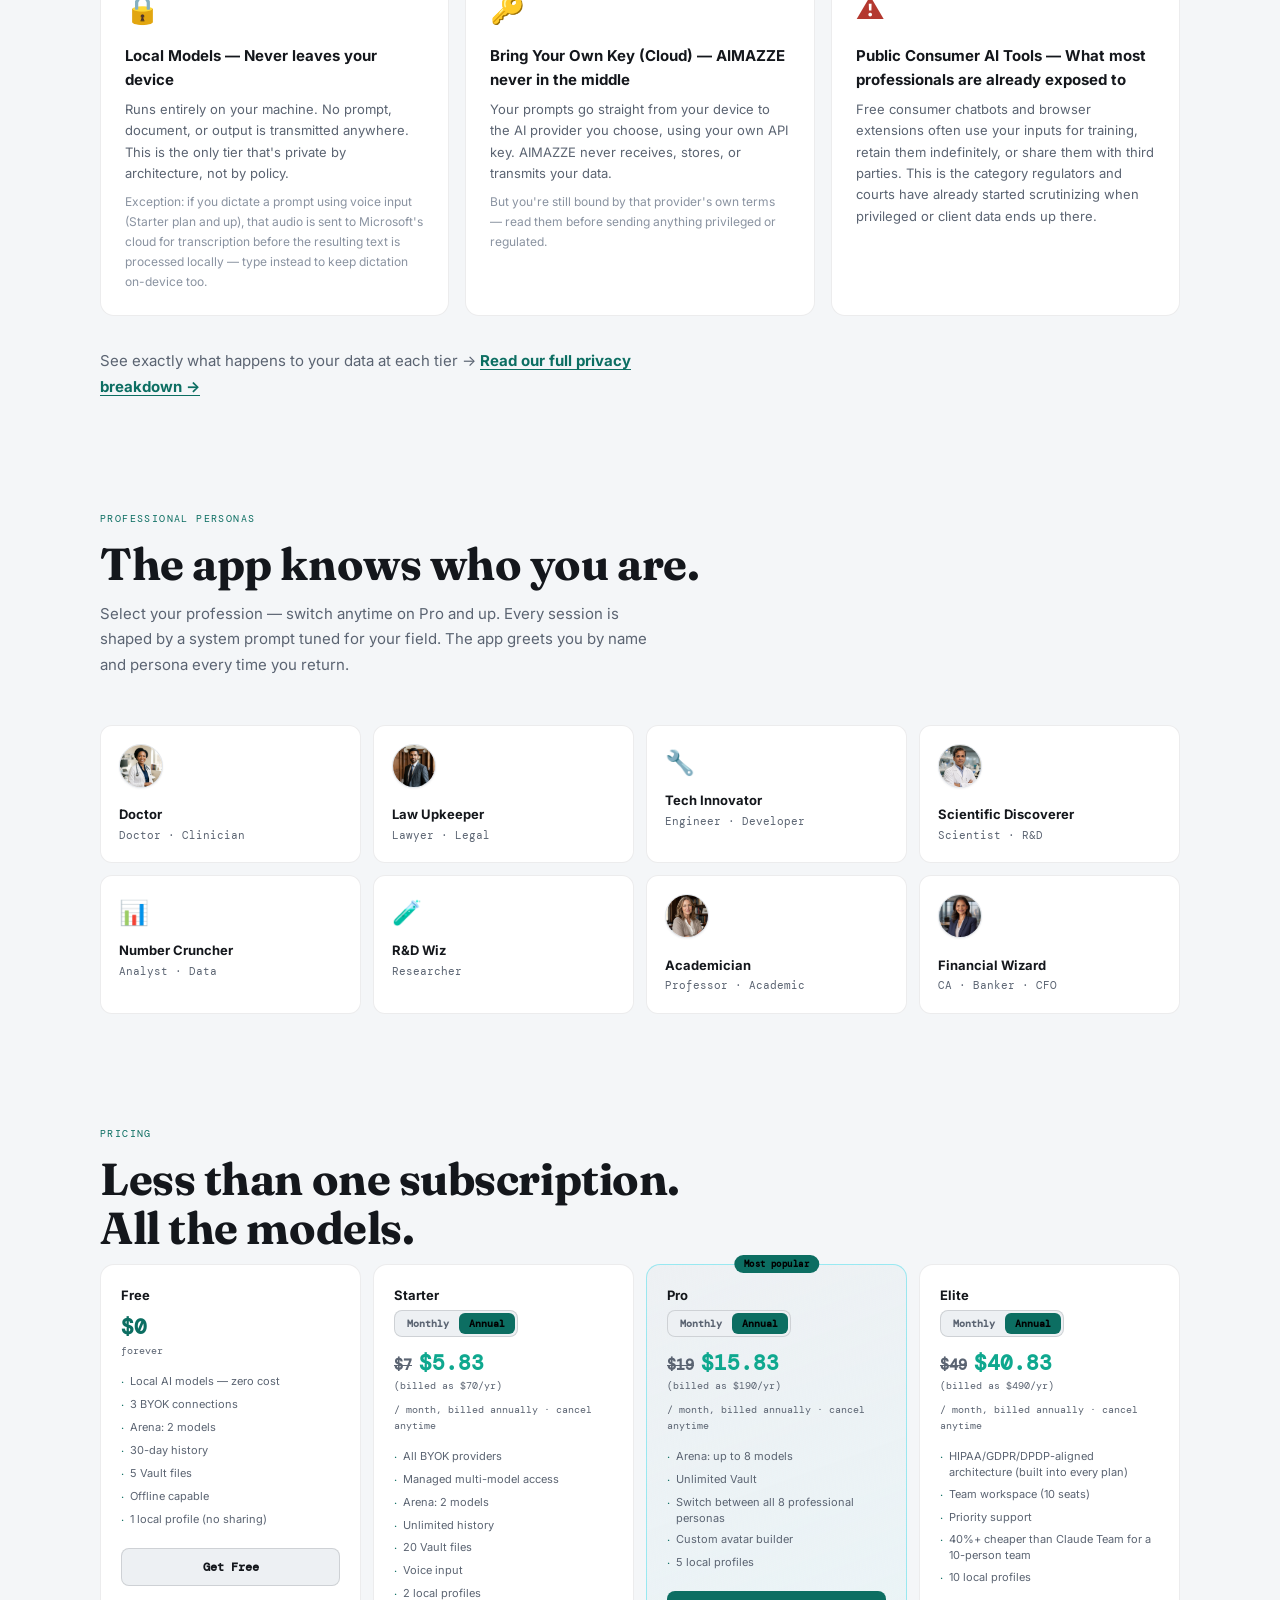
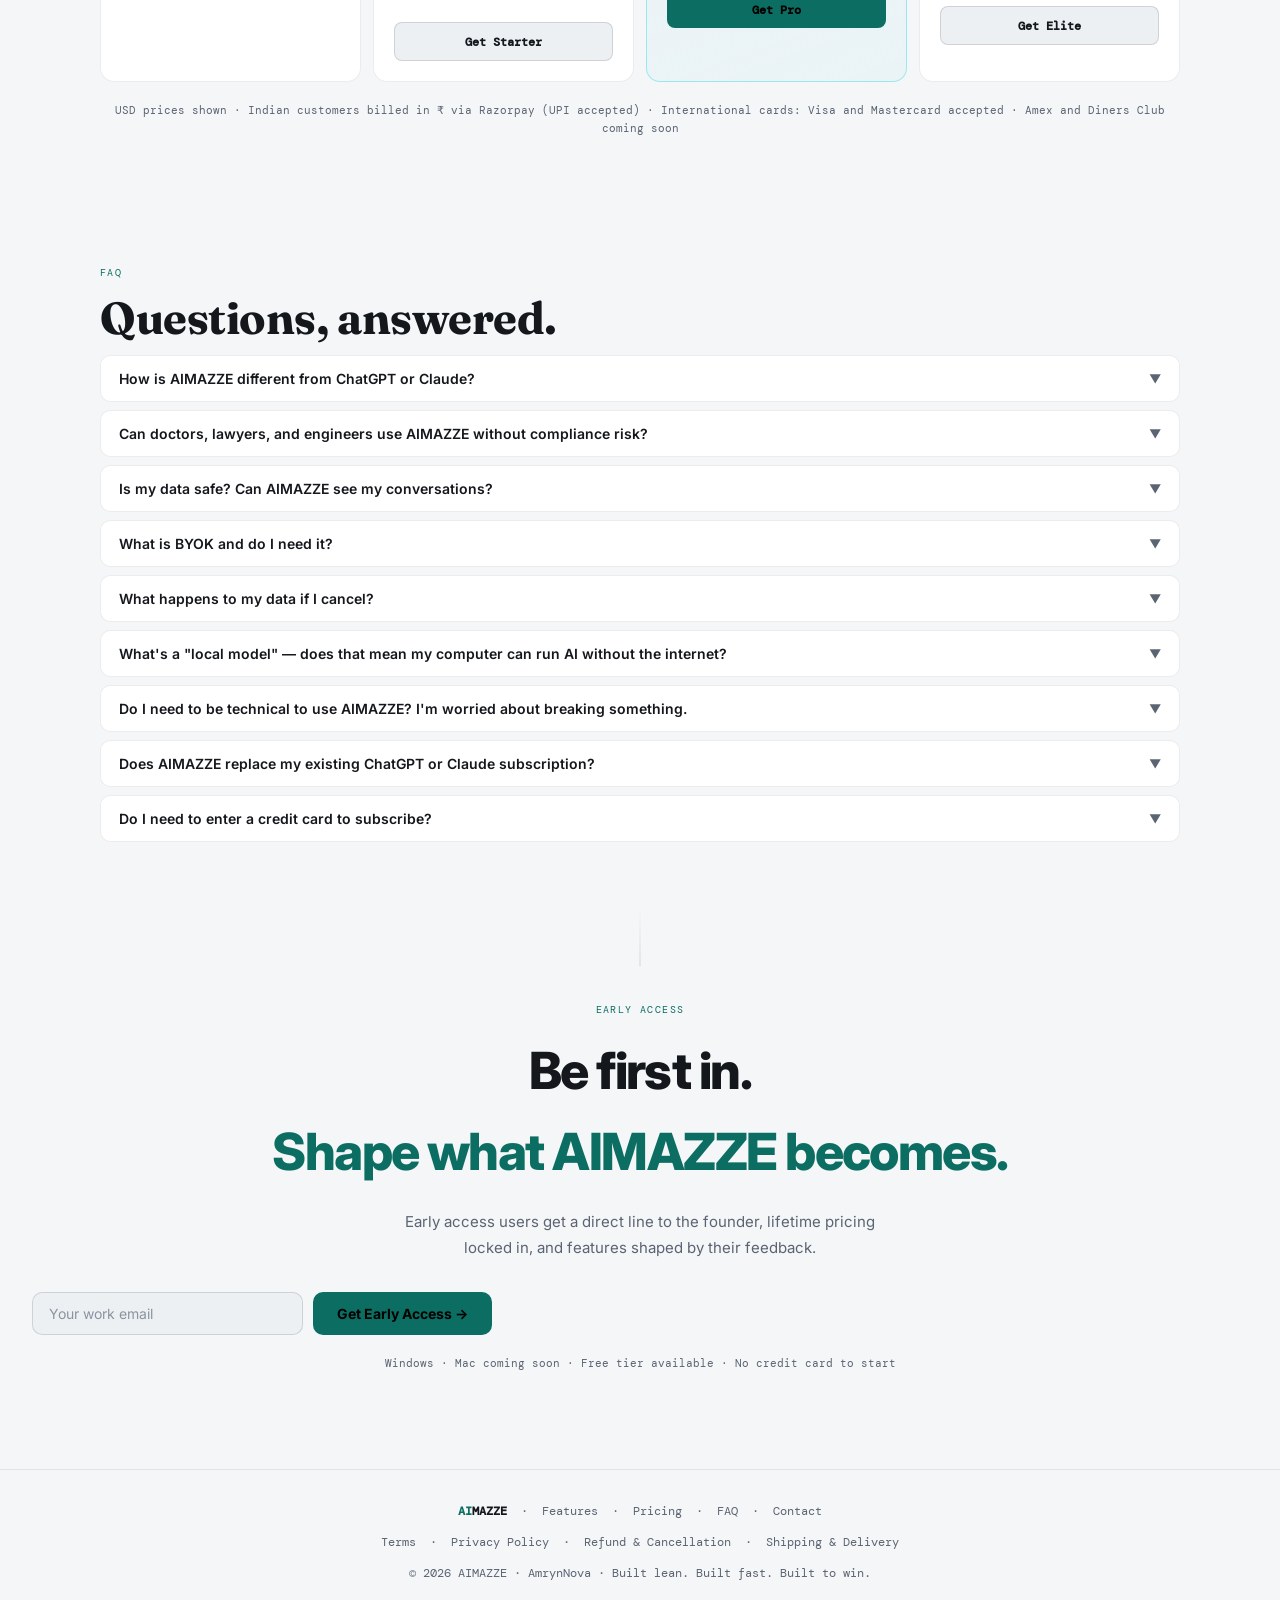
==== commit ba44ddbe: "copy: correct API key storage and Vault document handling claims Keys live in AIMAZZE's local settin" ====
--- a/index.html
+++ b/index.html
@@ -1448,7 +1448,7 @@
         <div class="feature-copy">
           <div class="feature-index">03 · The Vault</div>
           <h3 class="feature-title">Your documents, searchable on your own machine.</h3>
-          <p class="feature-body">Drop in PDFs, DOCX, CSVs or scans — OCR reads them, and local vector embeddings make them semantically searchable. Attach any document to any chat. Nothing is uploaded to a server.</p>
+          <p class="feature-body">Drop in PDFs, Word (.docx) documents, spreadsheets and text files. AIMAZZE reads text-based documents; scanned pages and images are not yet supported. Documents in your Vault stay on your computer and are indexed locally, so your local models can search them. If a chat uses a cloud model, text from documents attached in that chat is sent to the cloud provider. To keep a document entirely on your computer, use a local model for the whole chat.</p>
         </div>
       </div>
 
@@ -1468,7 +1468,7 @@
       <div class="feat-card">
         <div class="feat-icon">🔑</div>
         <div class="feat-title">Bring your own keys</div>
-        <div class="feat-body">Connect Anthropic, OpenAI, Google, Groq, Mistral and more — calls go directly from your device to the provider's API, never through AIMAZZE servers. Your keys live in OS Keychain, never in plaintext.
+        <div class="feat-body">Connect Anthropic, OpenAI, Google, Groq, Mistral and more — calls go directly from your device to the provider's API, never through AIMAZZE servers. Your keys are stored on your device in AIMAZZE's local settings.
           <span class="feat-note">Worth knowing: provider APIs are built differently from consumer chat apps, with their own data-handling terms — take a quick look at your provider's policy if you're working with sensitive material.</span>
         </div>
       </div>
@@ -1622,7 +1622,7 @@
         <div class="price-amount-equiv" data-display="equiv"></div>
         <div class="price-period" data-display="period">/ month · cancel anytime</div>
         <div class="price-feature">Arena: up to 8 models</div>
-        <div class="price-feature">Unlimited Vault + OCR</div>
+        <div class="price-feature">Unlimited Vault</div>
         <div class="price-feature">Switch between all 8 professional personas</div>
         <div class="price-feature">Custom avatar builder</div>
         <div class="price-feature">5 local profiles</div>
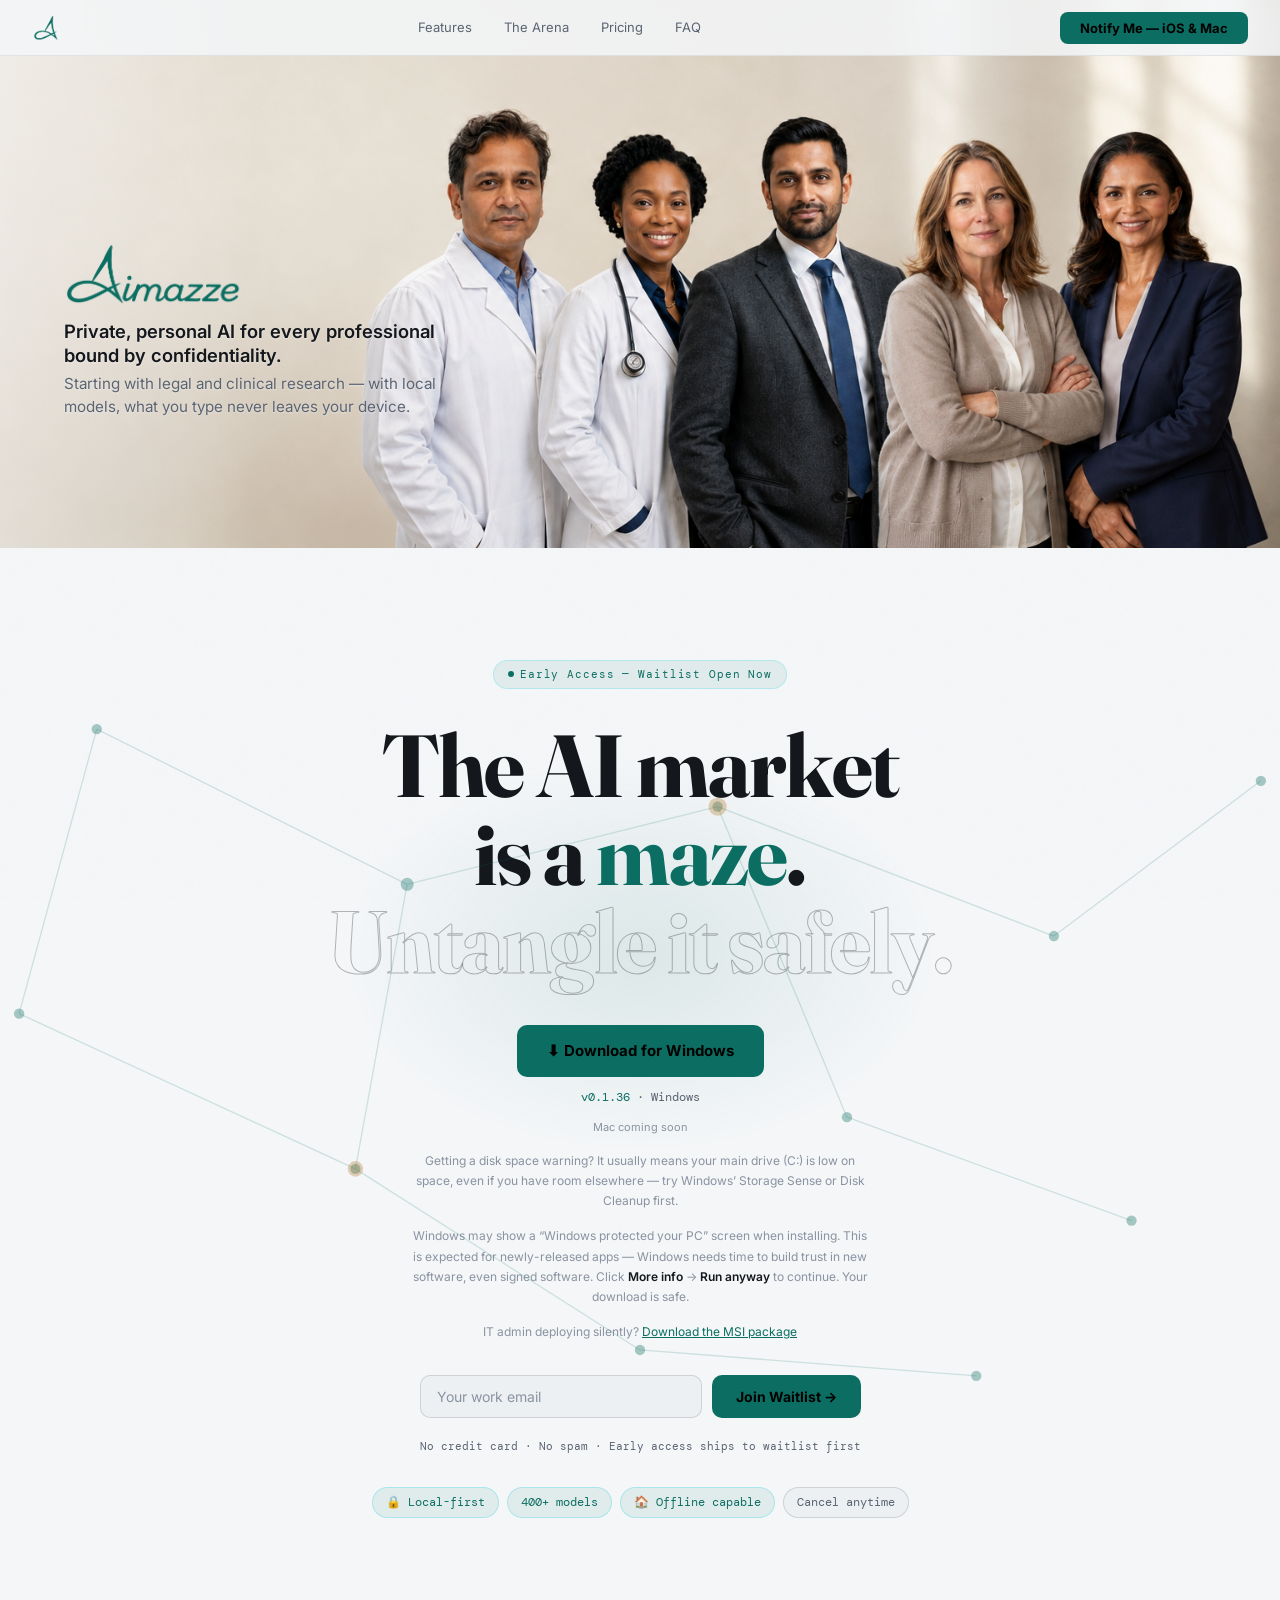
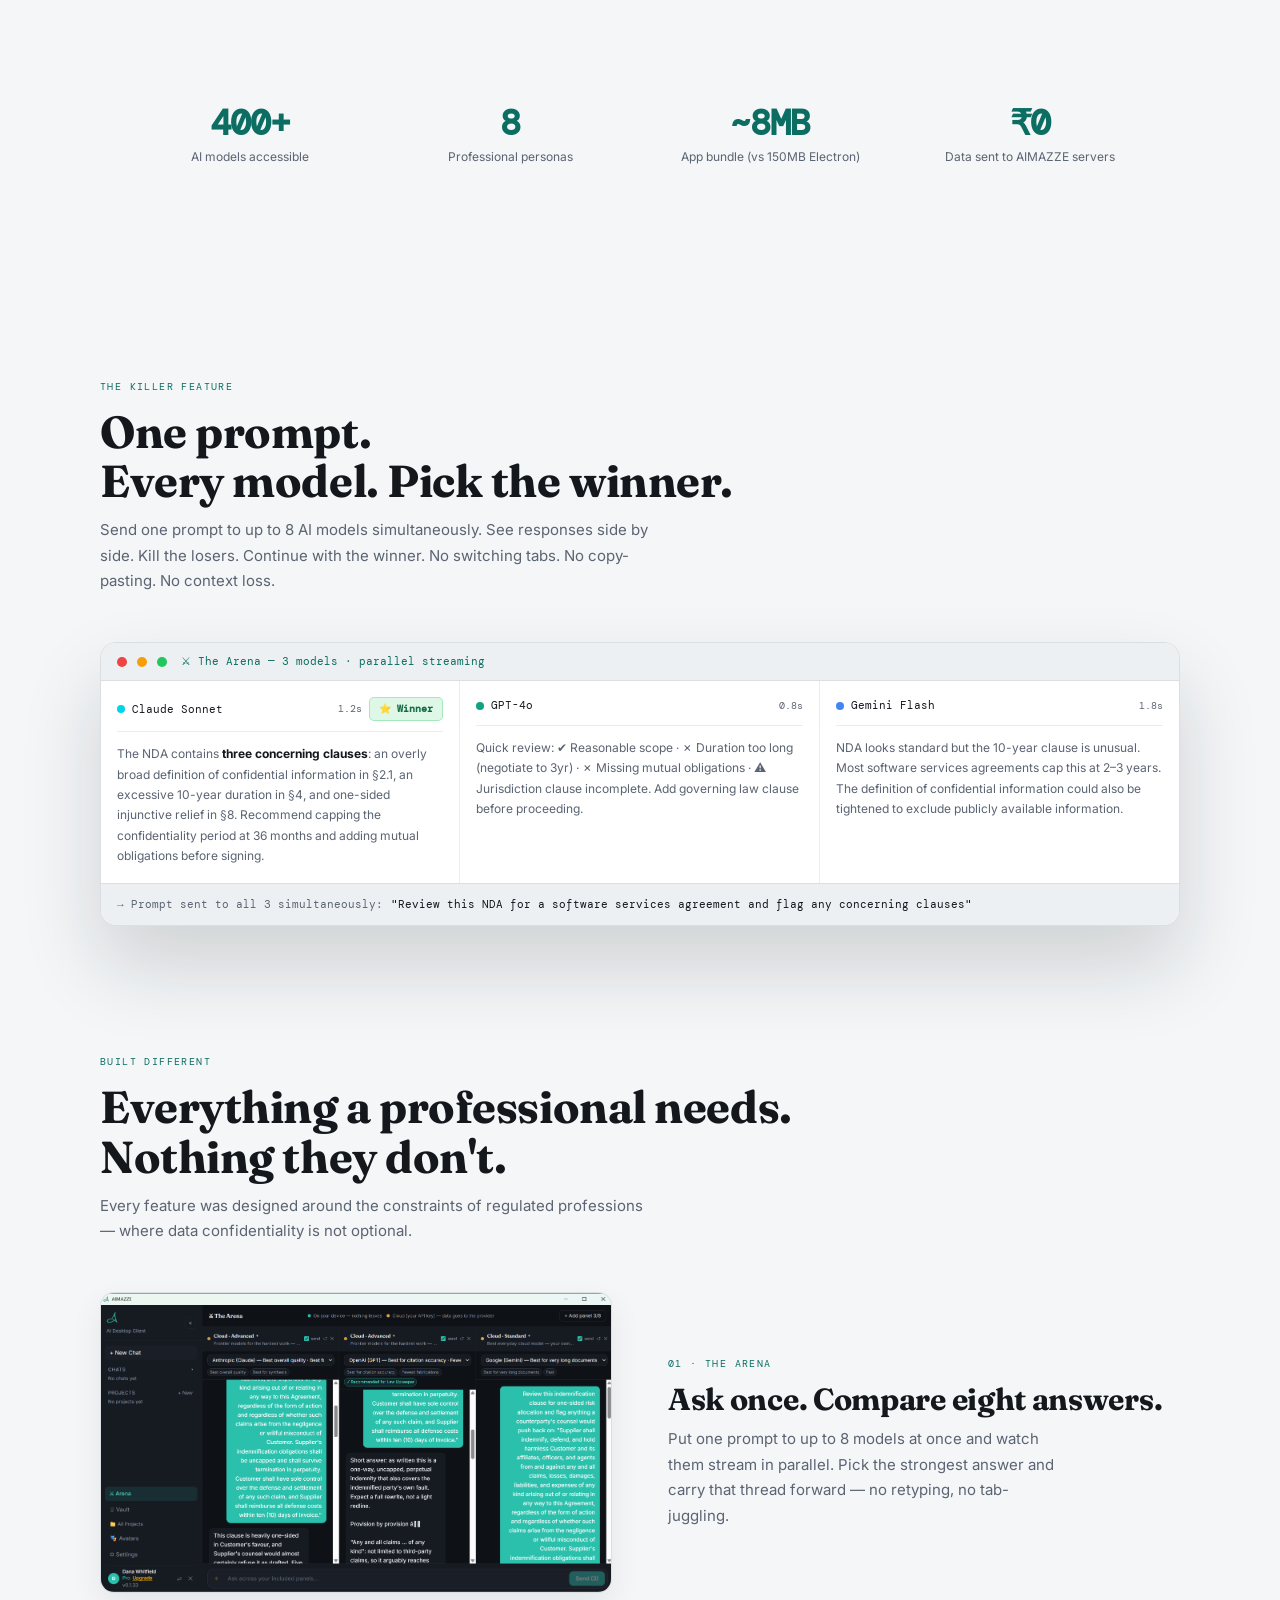
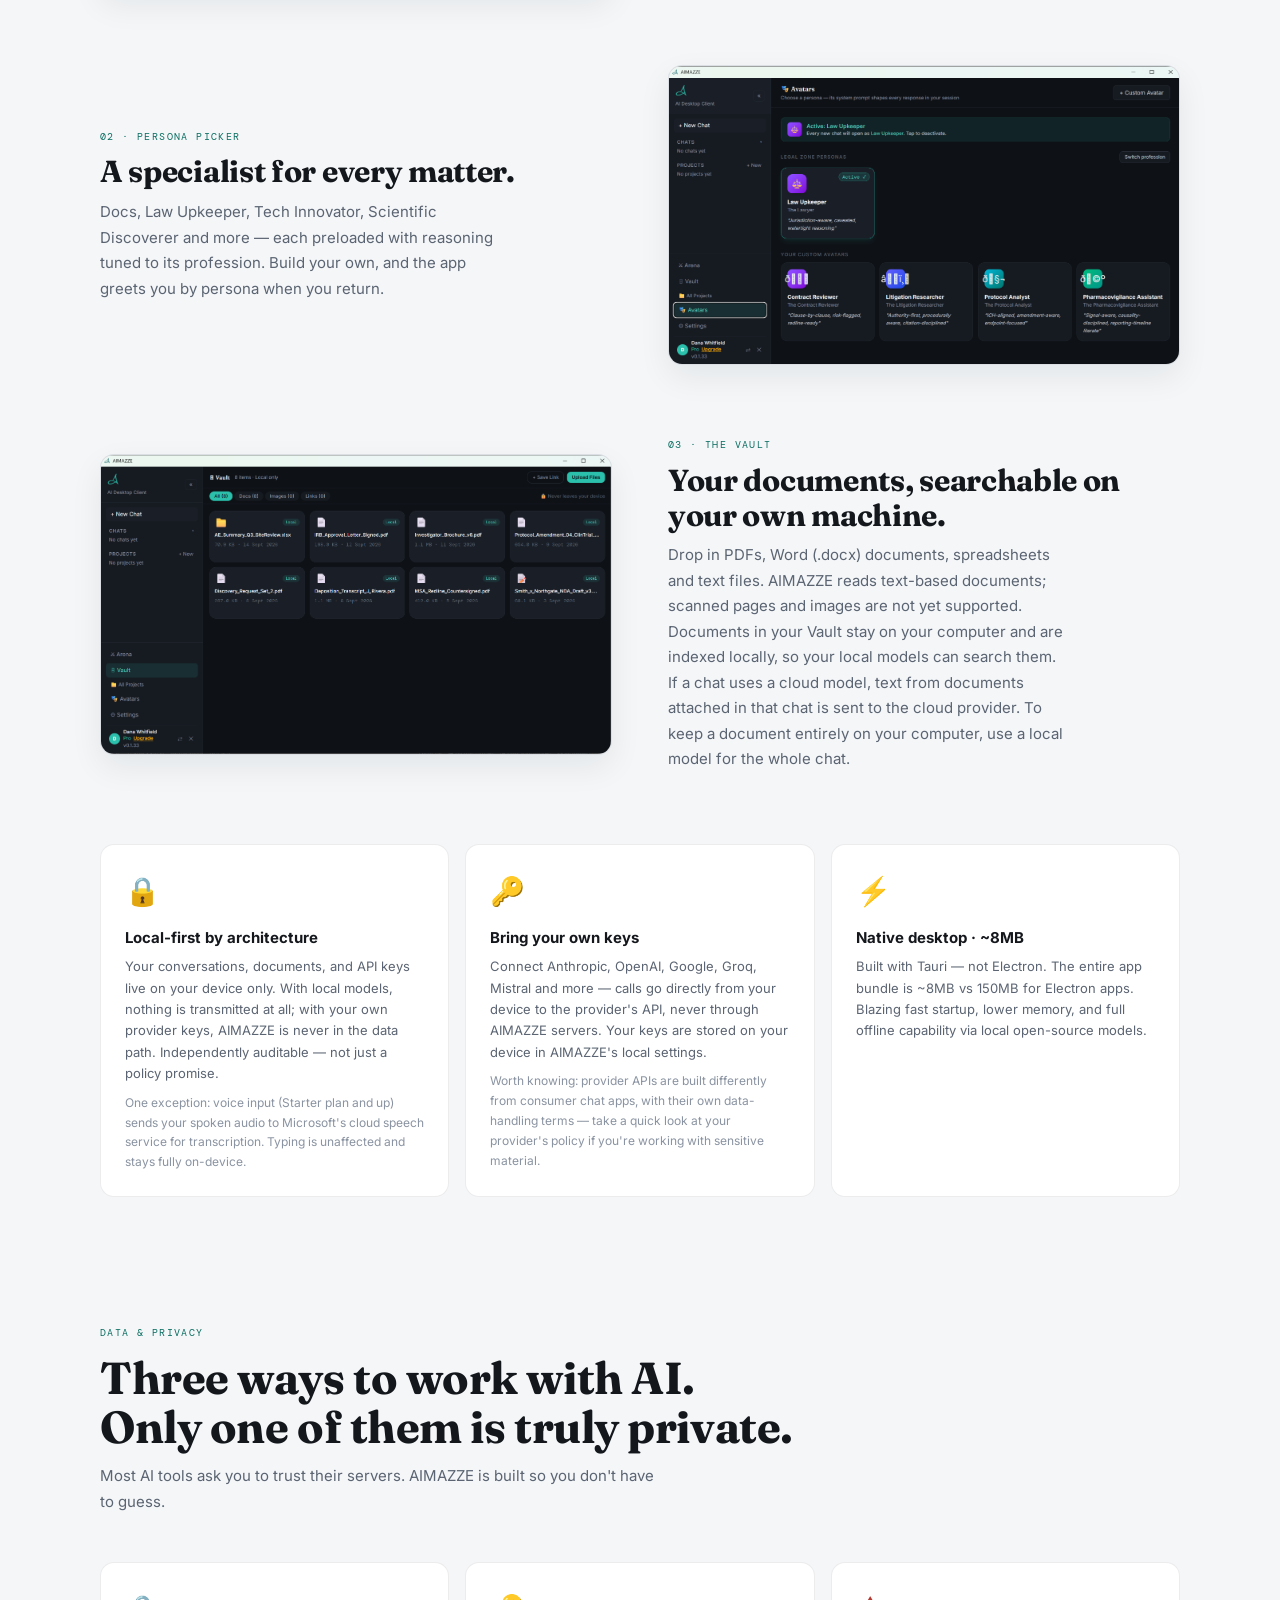
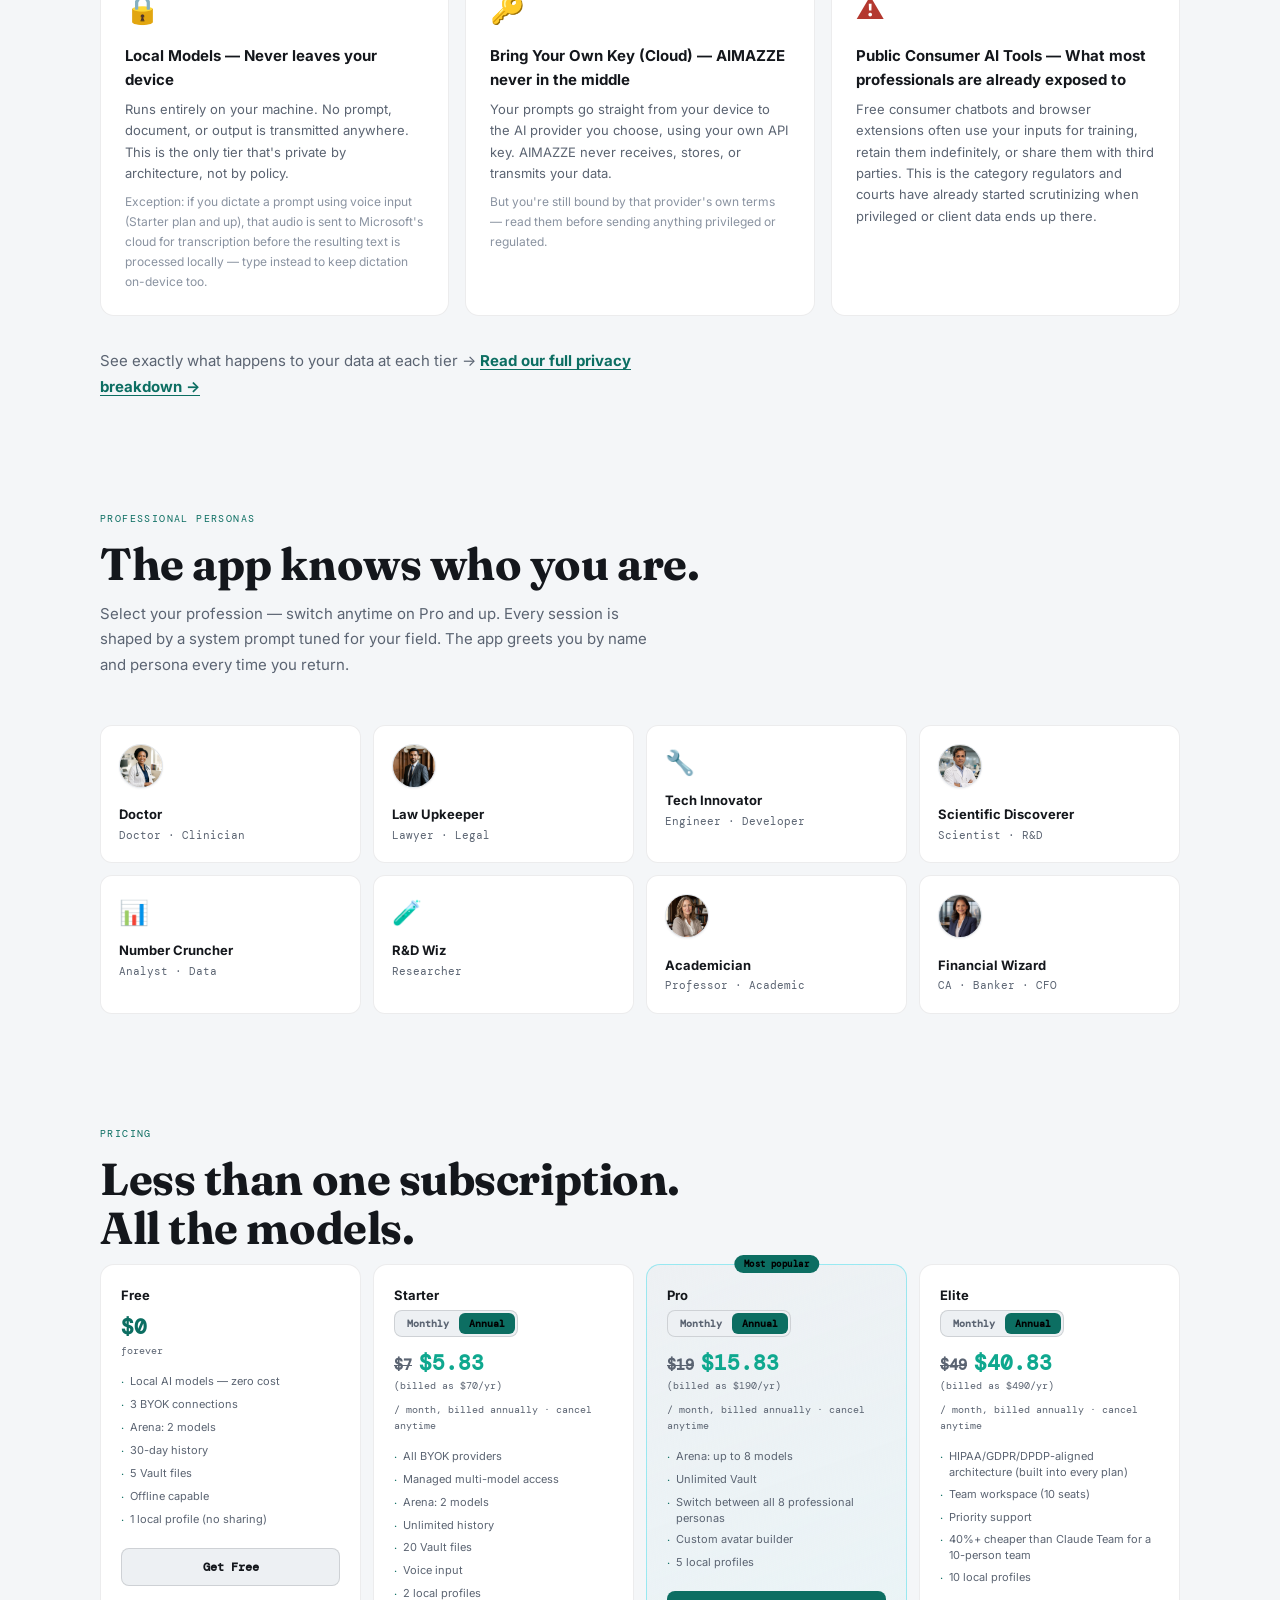
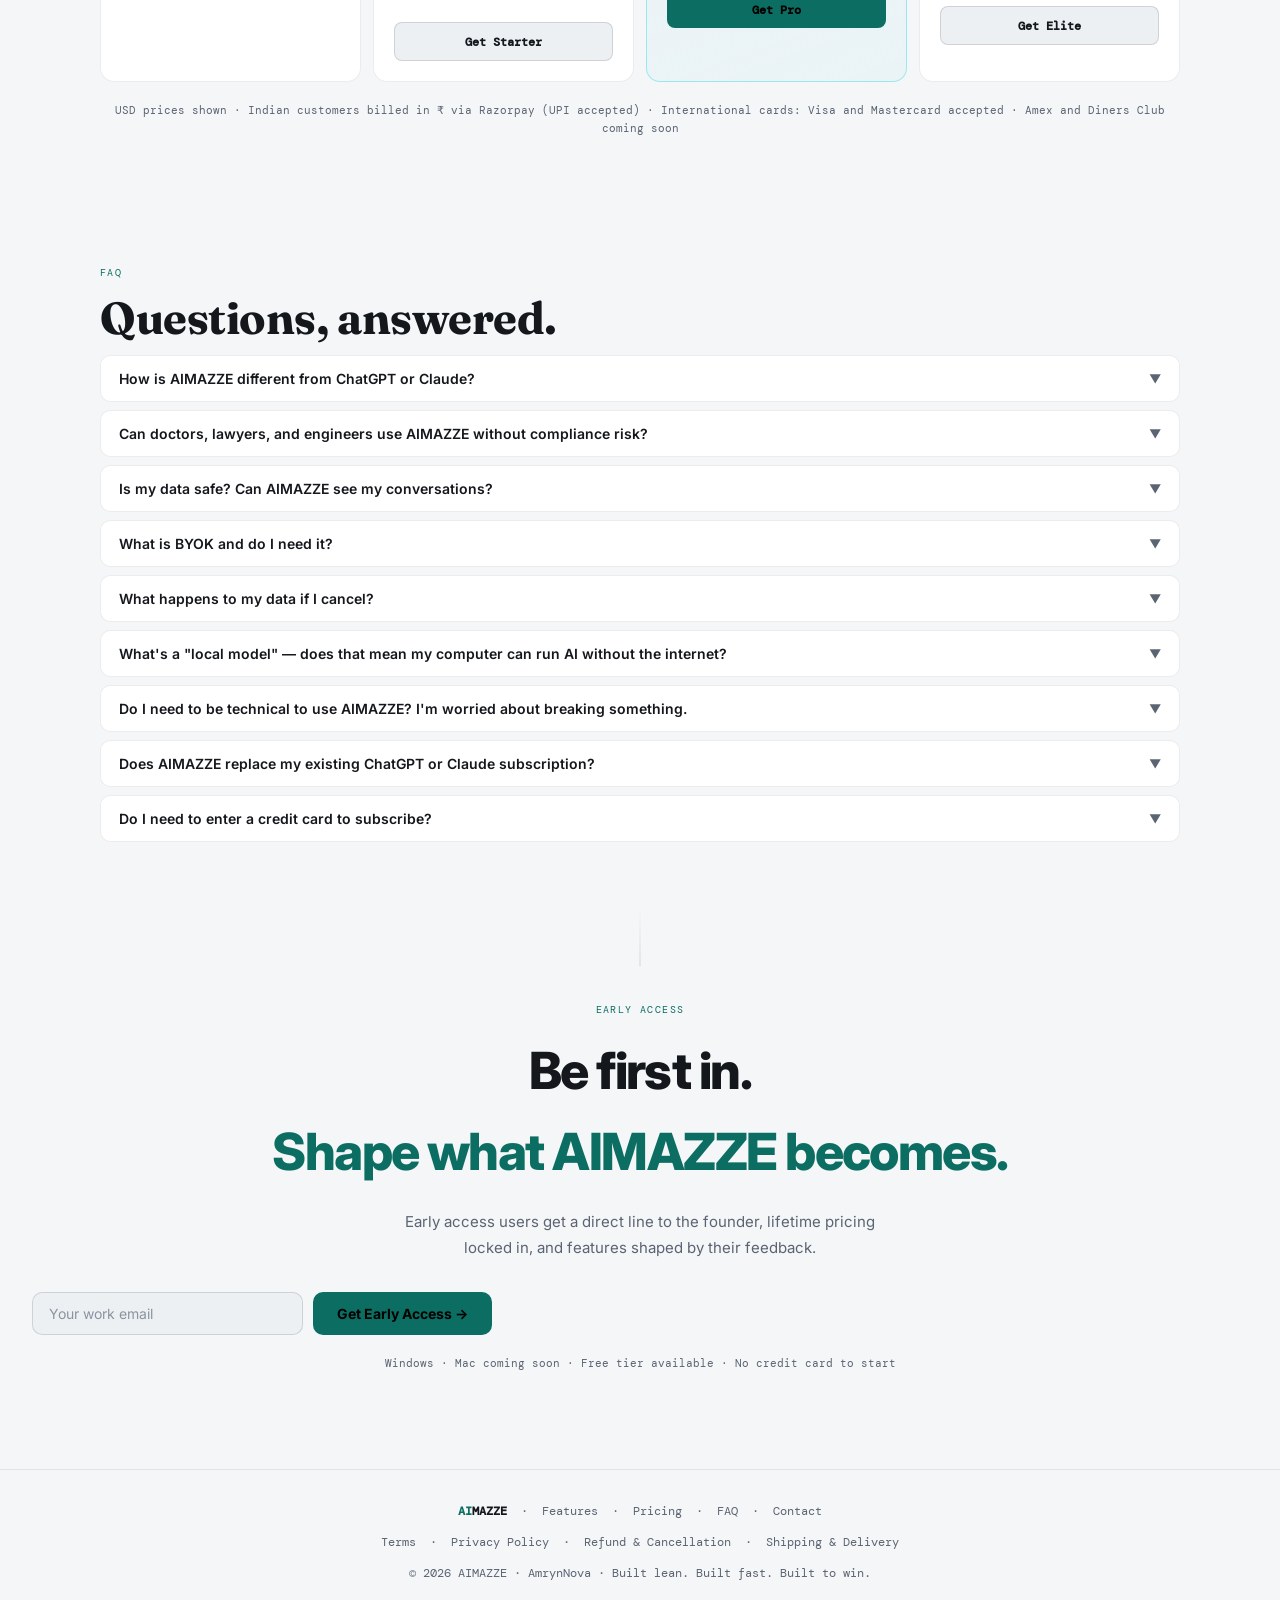
==== commit f6f7c460: "chore: sync release v0.1.36 Co-Authored-By: Claude Opus 5.5 <noreply@anthropic.com>" ====
--- a/index.html
+++ b/index.html
@@ -1257,7 +1257,7 @@
          updater uses, despite the "-updater" filename). The MSI stays
          available below for IT-managed / silent deployment. -->
     <a class="download-btn" id="freeDownloadBtn" role="button" tabindex="0"
-       data-download-href="/downloads/AIMAZZE-Setup-0.1.35-updater.exe">
+       data-download-href="/downloads/AIMAZZE-Setup-0.1.36-updater.exe">
       ⬇ Download for Windows
     </a>
     <noscript>
@@ -1266,7 +1266,7 @@
         <strong>hello@aimazze.com</strong> and we'll send you the installer.
       </p>
     </noscript>
-    <div class="download-meta"><span class="version">v0.1.35</span> · Windows</div>
+    <div class="download-meta"><span class="version">v0.1.36</span> · Windows</div>
     <div class="download-mac-note">Mac coming soon</div>
     <p class="download-win-note">
       Getting a disk space warning? It usually means your main drive (C:) is low on
@@ -1282,7 +1282,7 @@
     <p class="download-win-note">
       IT admin deploying silently?
       <a class="download-msi-link" id="msiDownloadLink" role="button" tabindex="0"
-         data-download-href="/downloads/AIMAZZE-Setup-0.1.35.msi">Download the MSI package</a>
+         data-download-href="/downloads/AIMAZZE-Setup-0.1.36.msi">Download the MSI package</a>
     </p>
   </div>
 
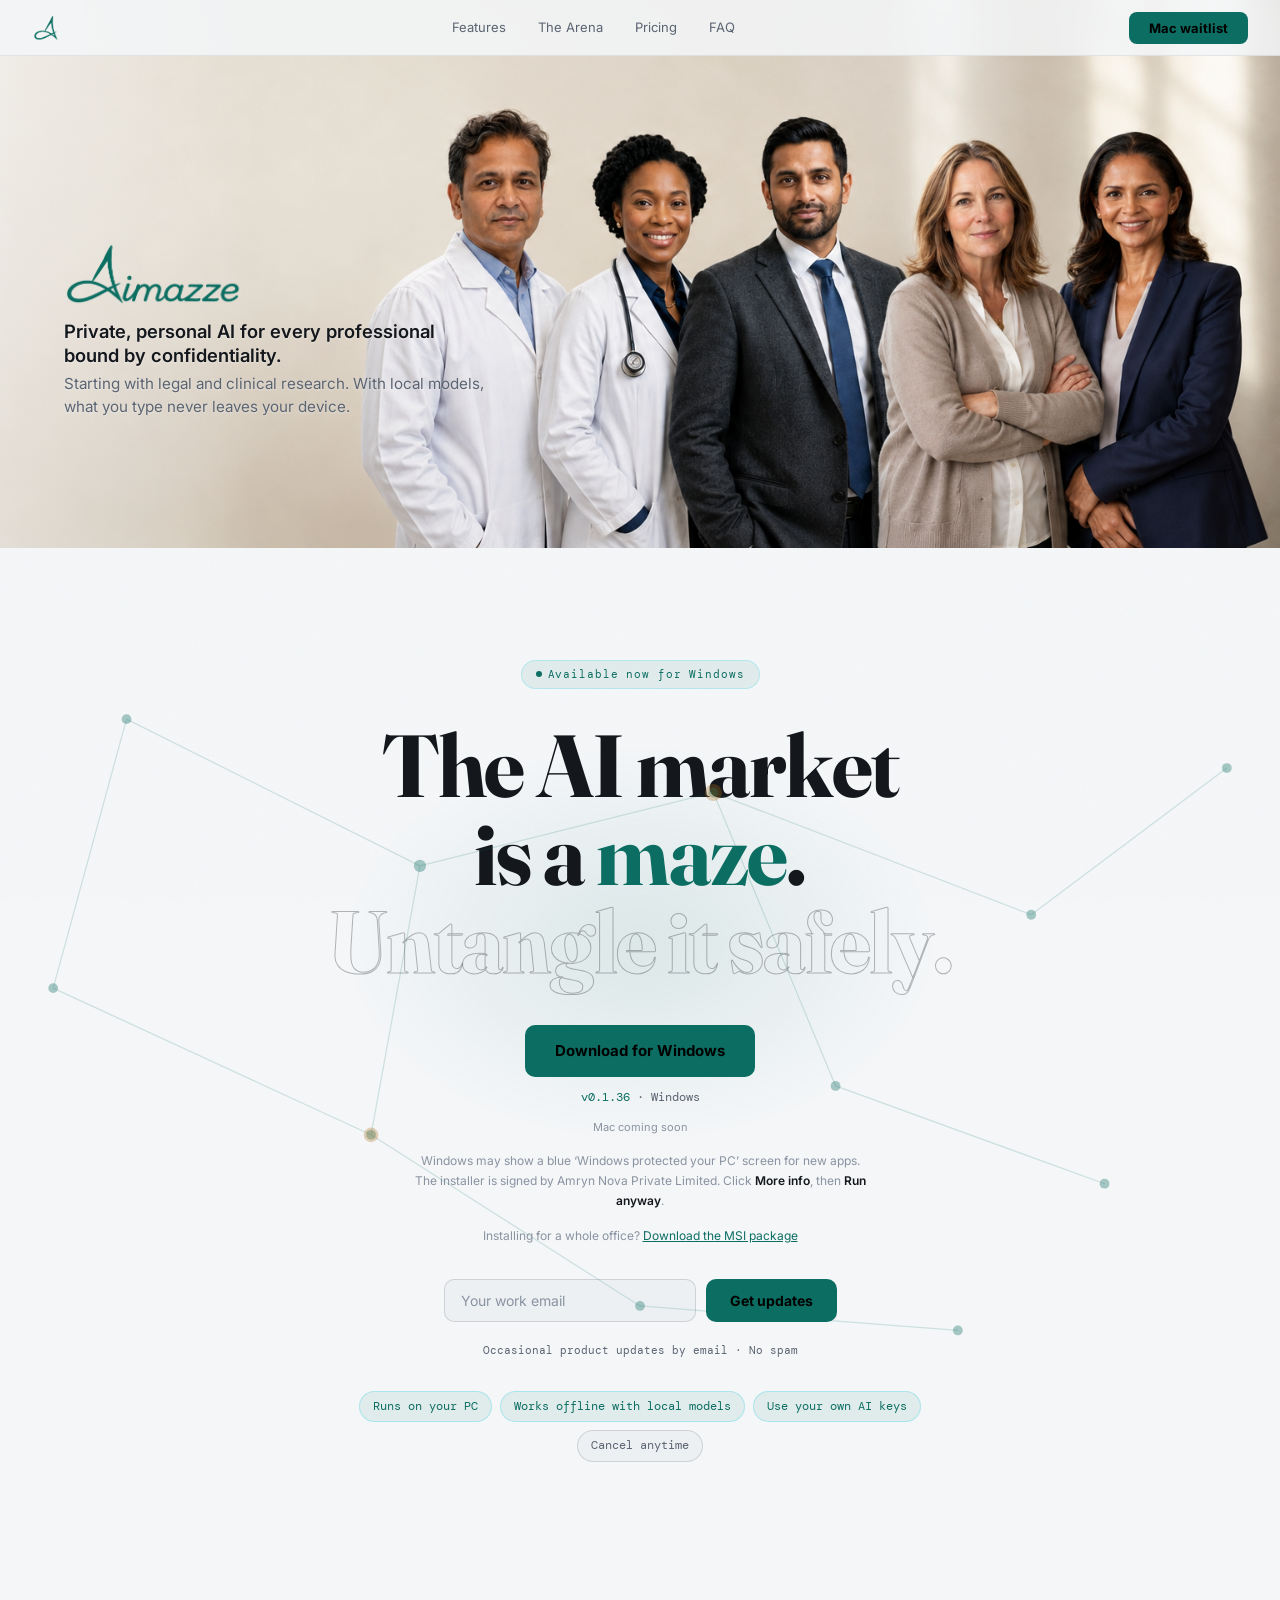
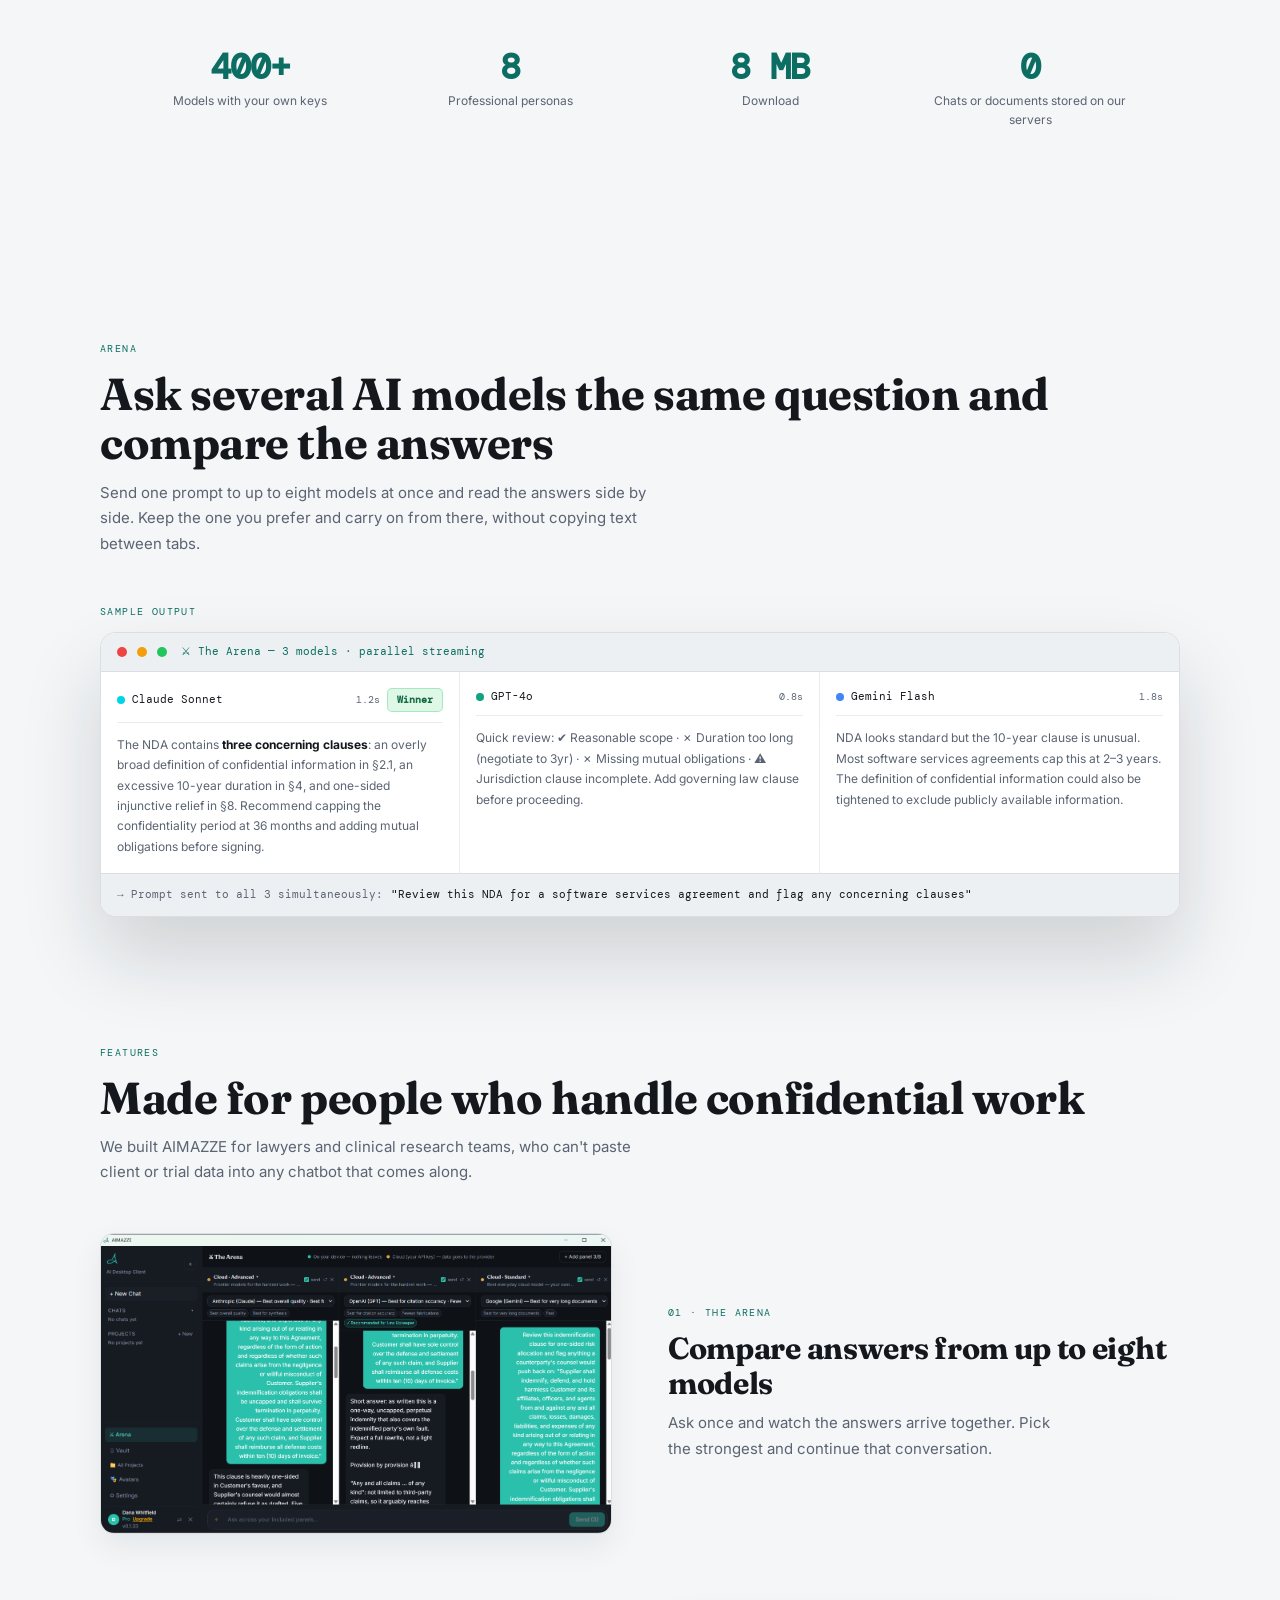
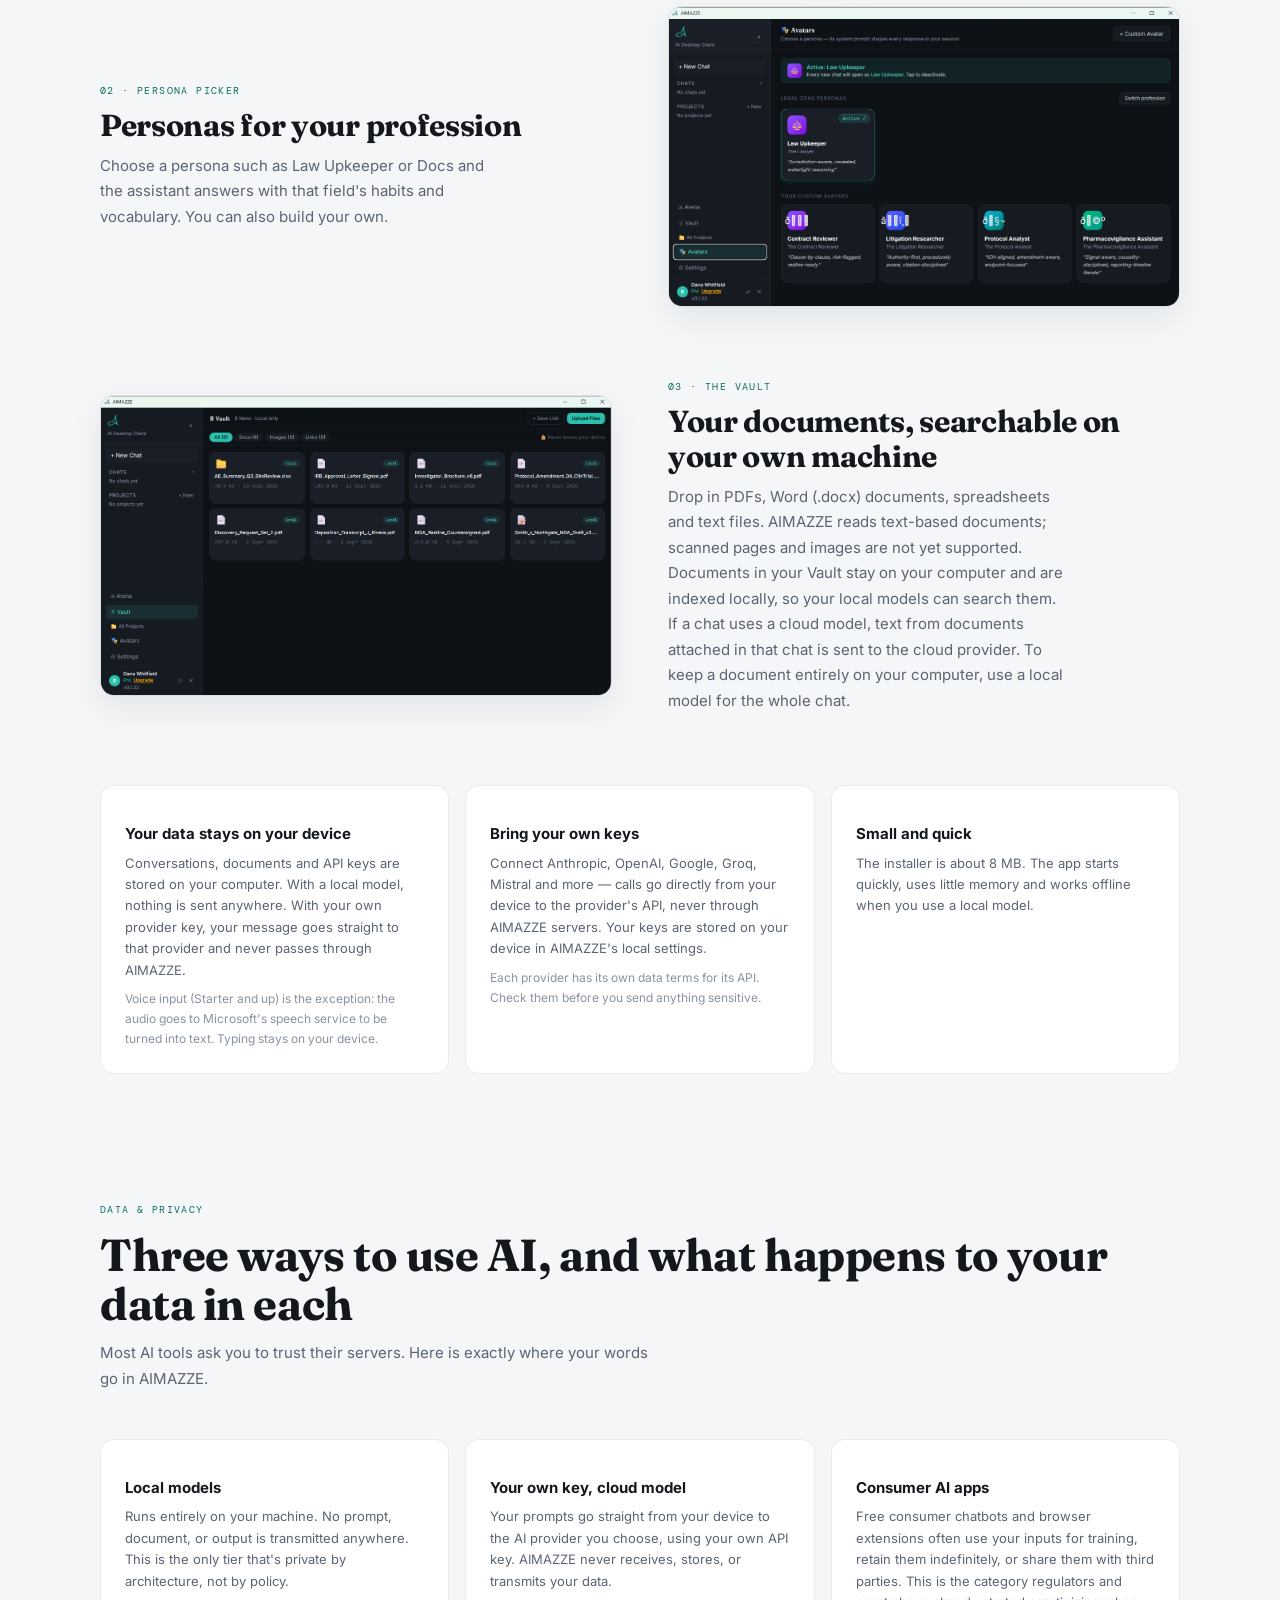
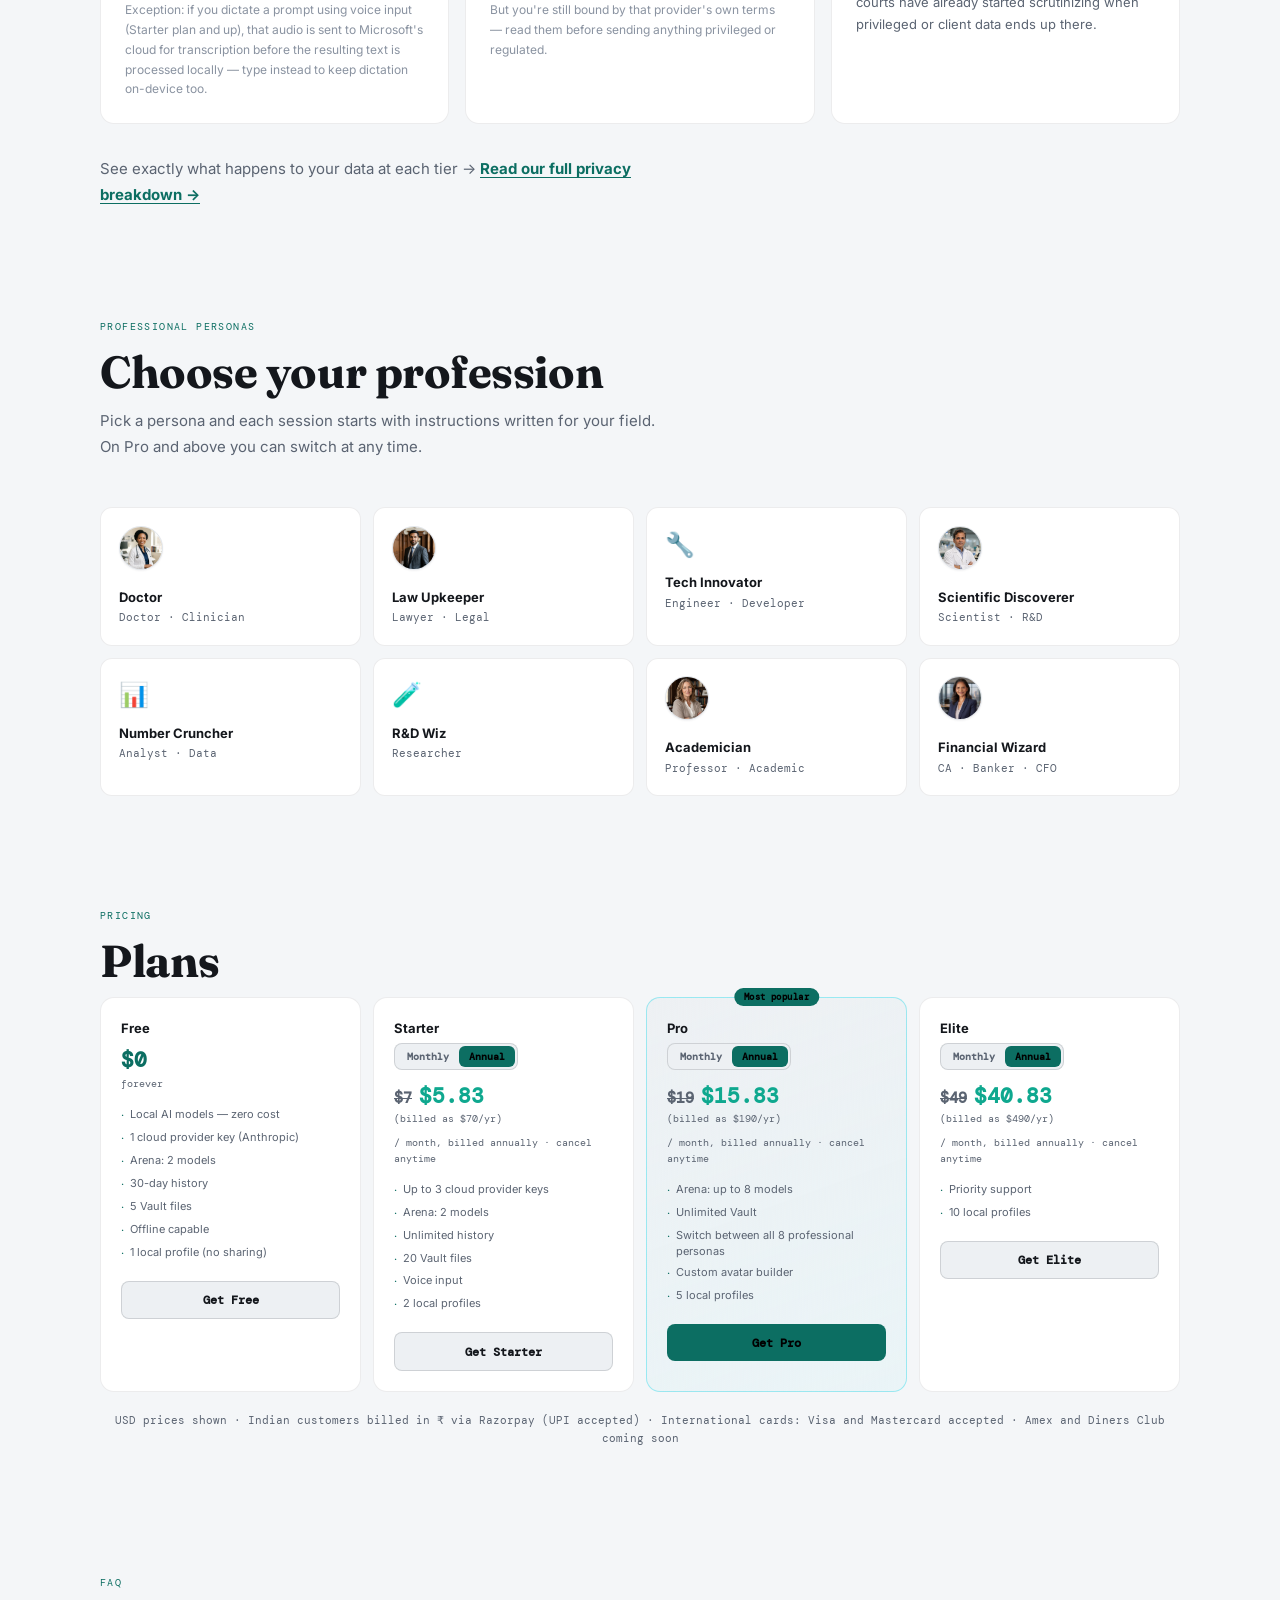
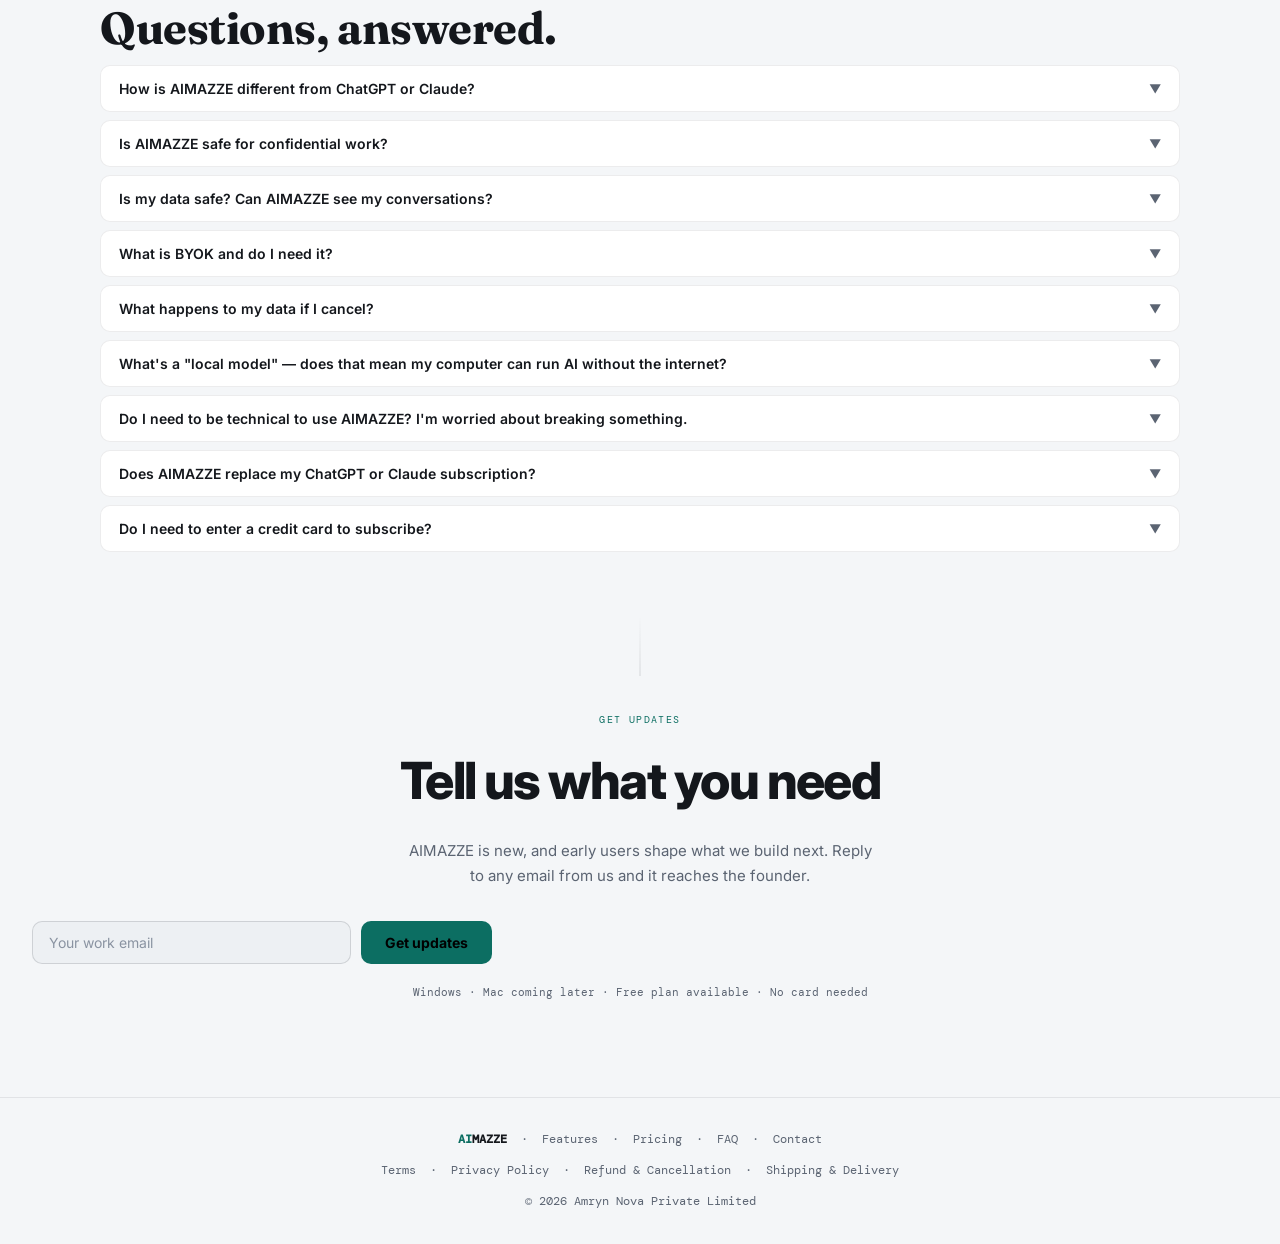
==== commit c93c8660: "copy: homepage pass, remove false claims and AI-style copy (rewrite 13 Oct + addendum 15 Oct) Co-Aut" ====
--- a/index.html
+++ b/index.html
@@ -3,7 +3,7 @@
 <head>
 <meta charset="UTF-8">
 <meta name="viewport" content="width=device-width, initial-scale=1.0">
-<title>AIMAZZE – The AI Workstation for Professionals</title>
+<title>AIMAZZE: AI on your own computer for confidential work</title>
 <!-- Favicon set — generated from assets/brand/logo-mark.png by
      scripts/build-favicons.py. Regenerate if the mark changes. -->
 <link rel="icon" href="/favicon.ico" sizes="any">
@@ -11,9 +11,9 @@
 <link rel="icon" type="image/png" sizes="16x16" href="/favicon-16x16.png">
 <link rel="apple-touch-icon" sizes="180x180" href="/apple-touch-icon.png">
 <link rel="manifest" href="/site.webmanifest">
-<meta name="description" content="Compare every major AI model side by side, pick the winner, keep going. Local-first — run models on your own hardware, or connect your own provider keys. Built for legal and clinical research professionals.">
-<meta property="og:title" content="AIMAZZE – The AI Workstation for Professionals">
-<meta property="og:description" content="Compare every major AI model side by side. Local-first — run models on your own hardware, or bring your own provider keys.">
+<meta name="description" content="Desktop AI for lawyers and clinical researchers. Run a local model so client files stay on your PC, or use your own key for a cloud model.">
+<meta property="og:title" content="AIMAZZE: AI on your own computer for confidential work">
+<meta property="og:description" content="Desktop AI for lawyers and clinical researchers. Run a local model so client files stay on your PC, or use your own key for a cloud model.">
 <meta property="og:url" content="https://www.aimazze.com">
 <meta name="twitter:card" content="summary_large_image">
 <link rel="preconnect" href="https://fonts.googleapis.com">
@@ -1186,7 +1186,7 @@
   <div class="top-banner-logo"><span class="brand-wordmark brand-wordmark--banner" role="img" aria-label="AIMAZZE"></span></div>
   <div class="top-banner-tagline">
     <p class="top-banner-tagline-lead">Private, personal AI for every professional bound by confidentiality.</p>
-    <p class="top-banner-tagline-sub">Starting with legal and clinical research — with local models, what you type never leaves your device.</p>
+    <p class="top-banner-tagline-sub">Starting with legal and clinical research. With local models, what you type never leaves your device.</p>
   </div>
 </div>
 
@@ -1198,7 +1198,7 @@
     <a href="#pricing">Pricing</a>
     <a href="#faq">FAQ</a>
   </div>
-  <button type="button" class="nav-cta" onclick="openMobileWaitlistModal()">Notify Me — iOS &amp; Mac</button>
+  <button type="button" class="nav-cta" onclick="openMobileWaitlistModal()">Mac waitlist</button>
 </nav>
 
 <section class="hero">
@@ -1239,7 +1239,7 @@
 
   <div class="hero-badge">
     <div class="dot"></div>
-    Early Access — Waitlist Open Now
+    Available now for Windows
   </div>
 
   <h1>
@@ -1258,7 +1258,7 @@
          available below for IT-managed / silent deployment. -->
     <a class="download-btn" id="freeDownloadBtn" role="button" tabindex="0"
        data-download-href="/downloads/AIMAZZE-Setup-0.1.36-updater.exe">
-      ⬇ Download for Windows
+      Download for Windows
     </a>
     <noscript>
       <p class="download-win-note">
@@ -1269,18 +1269,12 @@
     <div class="download-meta"><span class="version">v0.1.36</span> · Windows</div>
     <div class="download-mac-note">Mac coming soon</div>
     <p class="download-win-note">
-      Getting a disk space warning? It usually means your main drive (C:) is low on
-      space, even if you have room elsewhere &mdash; try Windows&rsquo; Storage Sense or
-      Disk Cleanup first.
+      Windows may show a blue &lsquo;Windows protected your PC&rsquo; screen for new apps.
+      The installer is signed by Amryn Nova Private Limited. Click <strong>More info</strong>,
+      then <strong>Run anyway</strong>.
     </p>
     <p class="download-win-note">
-      Windows may show a &ldquo;Windows protected your PC&rdquo; screen when installing.
-      This is expected for newly-released apps &mdash; Windows needs time to build trust
-      in new software, even signed software. Click <strong>More info</strong> &rarr;
-      <strong>Run anyway</strong> to continue. Your download is safe.
-    </p>
-    <p class="download-win-note">
-      IT admin deploying silently?
+      Installing for a whole office?
       <a class="download-msi-link" id="msiDownloadLink" role="button" tabindex="0"
          data-download-href="/downloads/AIMAZZE-Setup-0.1.36.msi">Download the MSI package</a>
     </p>
@@ -1302,16 +1296,15 @@
       >
       <input type="hidden" name="_subject" value="AIMAZZE Early Access Request">
       <input type="hidden" name="source" value="Landing Page Hero">
-      <button type="submit">Join Waitlist →</button>
+      <button type="submit">Get updates</button>
     </form>
-    <p class="waitlist-note">No credit card · No spam · Early access ships to waitlist first</p>
+    <p class="waitlist-note">Occasional product updates by email · No spam</p>
   </div>
 
   <div class="waitlist-success" id="waitlist-success">
-    <span style="font-size:1.2rem">🎉</span>
     <div>
       <strong style="color:#14171C">You're on the list.</strong><br>
-      We'll notify you the moment early access opens.
+      We'll email you with product updates.
     </div>
   </div>
 
@@ -1320,9 +1313,9 @@
        this file fills it from the aimazze_compliance cookie and unhides it,
        so US/EU/IN see a fifth, region-specific pill here. -->
   <div class="pill-row">
-    <span class="pill hot">🔒 Local-first</span>
-    <span class="pill hot">400+ models</span>
-    <span class="pill hot">🏠 Offline capable</span>
+    <span class="pill hot">Runs on your PC</span>
+    <span class="pill hot">Works offline with local models</span>
+    <span class="pill hot">Use your own AI keys</span>
     <span class="pill">Cancel anytime</span>
     <span class="pill" id="complianceBadge" style="display:none"></span>
   </div>
@@ -1333,19 +1326,19 @@
     <div class="moat-bar reveal">
       <div class="moat-stat">
         <div class="moat-num">400+</div>
-        <div class="moat-label">AI models accessible</div>
+        <div class="moat-label">Models with your own keys</div>
       </div>
       <div class="moat-stat">
         <div class="moat-num">8</div>
         <div class="moat-label">Professional personas</div>
       </div>
       <div class="moat-stat">
-        <div class="moat-num">~8MB</div>
-        <div class="moat-label">App bundle (vs 150MB Electron)</div>
+        <div class="moat-num">8 MB</div>
+        <div class="moat-label">Download</div>
       </div>
       <div class="moat-stat">
-        <div class="moat-num">₹0</div>
-        <div class="moat-label">Data sent to AIMAZZE servers</div>
+        <div class="moat-num">0</div>
+        <div class="moat-label">Chats or documents stored on our servers</div>
       </div>
     </div>
   </div>
@@ -1353,10 +1346,11 @@
 
 <section id="arena" style="padding: 4rem 2rem;">
   <div class="container">
-    <div class="section-label">The killer feature</div>
-    <div class="section-title">One prompt.<br>Every model. Pick the winner.</div>
-    <p class="section-sub">Send one prompt to up to 8 AI models simultaneously. See responses side by side. Kill the losers. Continue with the winner. No switching tabs. No copy-pasting. No context loss.</p>
-
+    <div class="section-label">Arena</div>
+    <div class="section-title">Ask several AI models the same question and compare the answers</div>
+    <p class="section-sub">Send one prompt to up to eight models at once and read the answers side by side. Keep the one you prefer and carry on from there, without copying text between tabs.</p>
+
+    <div class="section-label">Sample output</div>
     <div class="arena-demo reveal">
       <div class="arena-topbar">
         <div class="arena-dot" style="background:#ef4444"></div>
@@ -1370,7 +1364,7 @@
             <div class="model-dot" style="background:#00d4e8"></div>
             <div class="model-name">Claude Sonnet</div>
             <div class="model-time">1.2s</div>
-            <div class="winner-btn">⭐ Winner</div>
+            <div class="winner-btn">Winner</div>
           </div>
           <div class="arena-text">
             The NDA contains <strong>three concerning clauses</strong>: an overly broad definition of confidential information in §2.1, an excessive 10-year duration in §4, and one-sided injunctive relief in §8. Recommend capping the confidentiality period at 36 months and adding mutual obligations before signing.
@@ -1407,9 +1401,9 @@
 
 <section id="features" style="padding: 4rem 2rem;">
   <div class="container">
-    <div class="section-label">Built different</div>
-    <div class="section-title">Everything a professional needs.<br>Nothing they don't.</div>
-    <p class="section-sub">Every feature was designed around the constraints of regulated professions — where data confidentiality is not optional.</p>
+    <div class="section-label">Features</div>
+    <div class="section-title">Made for people who handle confidential work</div>
+    <p class="section-sub">We built AIMAZZE for lawyers and clinical research teams, who can't paste client or trial data into any chatbot that comes along.</p>
 
     <div class="feature-rows reveal">
 
@@ -1421,8 +1415,8 @@
         </div>
         <div class="feature-copy">
           <div class="feature-index">01 · The Arena</div>
-          <h3 class="feature-title">Ask once. Compare eight answers.</h3>
-          <p class="feature-body">Put one prompt to up to 8 models at once and watch them stream in parallel. Pick the strongest answer and carry that thread forward — no retyping, no tab-juggling.</p>
+          <h3 class="feature-title">Compare answers from up to eight models</h3>
+          <p class="feature-body">Ask once and watch the answers arrive together. Pick the strongest and continue that conversation.</p>
         </div>
       </div>
 
@@ -1434,8 +1428,8 @@
         </div>
         <div class="feature-copy">
           <div class="feature-index">02 · Persona picker</div>
-          <h3 class="feature-title">A specialist for every matter.</h3>
-          <p class="feature-body">Docs, Law Upkeeper, Tech Innovator, Scientific Discoverer and more — each preloaded with reasoning tuned to its profession. Build your own, and the app greets you by persona when you return.</p>
+          <h3 class="feature-title">Personas for your profession</h3>
+          <p class="feature-body">Choose a persona such as Law Upkeeper or Docs and the assistant answers with that field's habits and vocabulary. You can also build your own.</p>
         </div>
       </div>
 
@@ -1447,7 +1441,7 @@
         </div>
         <div class="feature-copy">
           <div class="feature-index">03 · The Vault</div>
-          <h3 class="feature-title">Your documents, searchable on your own machine.</h3>
+          <h3 class="feature-title">Your documents, searchable on your own machine</h3>
           <p class="feature-body">Drop in PDFs, Word (.docx) documents, spreadsheets and text files. AIMAZZE reads text-based documents; scanned pages and images are not yet supported. Documents in your Vault stay on your computer and are indexed locally, so your local models can search them. If a chat uses a cloud model, text from documents attached in that chat is sent to the cloud provider. To keep a document entirely on your computer, use a local model for the whole chat.</p>
         </div>
       </div>
@@ -1459,23 +1453,23 @@
          rather than dropped when the six-card grid became three rows. -->
     <div class="features-grid reveal" style="margin-top: 4.5rem;">
       <div class="feat-card">
-        <div class="feat-icon">🔒</div>
-        <div class="feat-title">Local-first by architecture</div>
-        <div class="feat-body">Your conversations, documents, and API keys live on your device only. With local models, nothing is transmitted at all; with your own provider keys, AIMAZZE is never in the data path. Independently auditable — not just a policy promise.
-          <span class="feat-note">One exception: voice input (Starter plan and up) sends your spoken audio to Microsoft's cloud speech service for transcription. Typing is unaffected and stays fully on-device.</span>
+        <div class="feat-icon"></div>
+        <div class="feat-title">Your data stays on your device</div>
+        <div class="feat-body">Conversations, documents and API keys are stored on your computer. With a local model, nothing is sent anywhere. With your own provider key, your message goes straight to that provider and never passes through AIMAZZE.
+          <span class="feat-note">Voice input (Starter and up) is the exception: the audio goes to Microsoft's speech service to be turned into text. Typing stays on your device.</span>
         </div>
       </div>
       <div class="feat-card">
-        <div class="feat-icon">🔑</div>
+        <div class="feat-icon"></div>
         <div class="feat-title">Bring your own keys</div>
         <div class="feat-body">Connect Anthropic, OpenAI, Google, Groq, Mistral and more — calls go directly from your device to the provider's API, never through AIMAZZE servers. Your keys are stored on your device in AIMAZZE's local settings.
-          <span class="feat-note">Worth knowing: provider APIs are built differently from consumer chat apps, with their own data-handling terms — take a quick look at your provider's policy if you're working with sensitive material.</span>
+          <span class="feat-note">Each provider has its own data terms for its API. Check them before you send anything sensitive.</span>
         </div>
       </div>
       <div class="feat-card">
-        <div class="feat-icon">⚡</div>
-        <div class="feat-title">Native desktop · ~8MB</div>
-        <div class="feat-body">Built with Tauri — not Electron. The entire app bundle is ~8MB vs 150MB for Electron apps. Blazing fast startup, lower memory, and full offline capability via local open-source models.</div>
+        <div class="feat-icon"></div>
+        <div class="feat-title">Small and quick</div>
+        <div class="feat-body">The installer is about 8 MB. The app starts quickly, uses little memory and works offline when you use a local model.</div>
       </div>
     </div>
   </div>
@@ -1484,27 +1478,27 @@
 <section id="privacy-tiers" style="padding: 4rem 2rem;">
   <div class="container">
     <div class="section-label">Data & privacy</div>
-    <div class="section-title">Three ways to work with AI.<br>Only one of them is truly private.</div>
-    <p class="section-sub">Most AI tools ask you to trust their servers. AIMAZZE is built so you don't have to guess.</p>
+    <div class="section-title">Three ways to use AI, and what happens to your data in each</div>
+    <p class="section-sub">Most AI tools ask you to trust their servers. Here is exactly where your words go in AIMAZZE.</p>
 
     <div class="features-grid reveal">
       <div class="feat-card accent-local">
-        <div class="feat-icon">🔒</div>
-        <div class="feat-title">Local Models — Never leaves your device</div>
+        <div class="feat-icon"></div>
+        <div class="feat-title">Local models</div>
         <div class="feat-body">Runs entirely on your machine. No prompt, document, or output is transmitted anywhere. This is the only tier that's private by architecture, not by policy.
           <span class="feat-note">Exception: if you dictate a prompt using voice input (Starter plan and up), that audio is sent to Microsoft's cloud for transcription before the resulting text is processed locally — type instead to keep dictation on-device too.</span>
         </div>
       </div>
       <div class="feat-card accent-cloud">
-        <div class="feat-icon">🔑</div>
-        <div class="feat-title">Bring Your Own Key (Cloud) — AIMAZZE never in the middle</div>
+        <div class="feat-icon"></div>
+        <div class="feat-title">Your own key, cloud model</div>
         <div class="feat-body">Your prompts go straight from your device to the AI provider you choose, using your own API key. AIMAZZE never receives, stores, or transmits your data.
           <span class="feat-note">But you're still bound by that provider's own terms — read them before sending anything privileged or regulated.</span>
         </div>
       </div>
       <div class="feat-card accent-risk">
-        <div class="feat-icon">⚠️</div>
-        <div class="feat-title">Public Consumer AI Tools — What most professionals are already exposed to</div>
+        <div class="feat-icon"></div>
+        <div class="feat-title">Consumer AI apps</div>
         <div class="feat-body">Free consumer chatbots and browser extensions often use your inputs for training, retain them indefinitely, or share them with third parties. This is the category regulators and courts have already started scrutinizing when privileged or client data ends up there.</div>
       </div>
     </div>
@@ -1516,8 +1510,8 @@
 <section style="padding: 3rem 2rem;">
   <div class="container">
     <div class="section-label">Professional personas</div>
-    <div class="section-title">The app knows who you are.</div>
-    <p class="section-sub">Select your profession &mdash; switch anytime on Pro and up. Every session is shaped by a system prompt tuned for your field. The app greets you by name and persona every time you return.</p>
+    <div class="section-title">Choose your profession</div>
+    <p class="section-sub">Pick a persona and each session starts with instructions written for your field. On Pro and above you can switch at any time.</p>
 
     <div class="personas-grid reveal">
       <div class="persona-card">
@@ -1567,8 +1561,8 @@
 <section id="pricing" style="padding: 4rem 2rem;">
   <div class="container">
     <div class="section-label">Pricing</div>
-    <div class="section-title">Less than one subscription.<br>All the models.</div>
-    <p class="section-sub">Claude Pro alone costs $20/month. AIMAZZE Pro at $19/month gives you Claude plus 7 more models, local AI, and full professional features.</p>
+    <div class="section-title">Plans</div>
+    <p class="section-sub">AIMAZZE plans cover the app. Cloud models are billed by each provider on your own API key. Local models cost nothing to run.</p>
 
     <div class="pricing-grid reveal">
       <div class="price-card">
@@ -1577,7 +1571,7 @@
         <div class="price-amount-inr">₹0</div>
         <div class="price-period">forever</div>
         <div class="price-feature">Local AI models — zero cost</div>
-        <div class="price-feature">3 BYOK connections</div>
+        <div class="price-feature">1 cloud provider key (Anthropic)</div>
         <div class="price-feature">Arena: 2 models</div>
         <div class="price-feature">30-day history</div>
         <div class="price-feature">5 Vault files</div>
@@ -1598,8 +1592,7 @@
         <div class="price-amount-inr" data-display="amount-inr">₹499<span class="price-amount-inr-suffix"> / month (India)</span></div>
         <div class="price-amount-equiv" data-display="equiv"></div>
         <div class="price-period" data-display="period">/ month · cancel anytime</div>
-        <div class="price-feature">All BYOK providers</div>
-        <div class="price-feature">Managed multi-model access</div>
+        <div class="price-feature">Up to 3 cloud provider keys</div>
         <div class="price-feature">Arena: 2 models</div>
         <div class="price-feature">Unlimited history</div>
         <div class="price-feature">20 Vault files</div>
@@ -1641,10 +1634,7 @@
         <div class="price-amount-inr" data-display="amount-inr">₹2,499<span class="price-amount-inr-suffix"> / month (India)</span></div>
         <div class="price-amount-equiv" data-display="equiv"></div>
         <div class="price-period" data-display="period">/ month · cancel anytime</div>
-        <div class="price-feature">HIPAA/GDPR/DPDP-aligned architecture (built into every plan)</div>
-        <div class="price-feature">Team workspace (10 seats)</div>
         <div class="price-feature">Priority support</div>
-        <div class="price-feature">40%+ cheaper than Claude Team for a 10-person team</div>
         <div class="price-feature">10 local profiles</div>
         <button class="price-cta" data-tier="elite">Get Elite</button>
       </div>
@@ -1732,8 +1722,8 @@
 
 <div class="checkout-modal-overlay" id="mobileWaitlistOverlay">
   <div class="checkout-modal">
-    <div class="checkout-modal-title">Notify me — iOS &amp; Mac</div>
-    <div class="checkout-modal-sub" style="font-family:var(--ff);font-size:13px;color:var(--muted);text-transform:none;letter-spacing:normal">Get notified the moment AIMAZZE ships on iOS and Mac.</div>
+    <div class="checkout-modal-title">Mac waitlist</div>
+    <div class="checkout-modal-sub" style="font-family:var(--ff);font-size:13px;color:var(--muted);text-transform:none;letter-spacing:normal">Get an email when AIMAZZE is ready for Mac.</div>
 
     <div id="mobileWaitlistForm">
       <input type="email" id="mobileWaitlistEmail" placeholder="Email address" autocomplete="email">
@@ -1745,7 +1735,6 @@
     </div>
 
     <div class="waitlist-success" id="mobileWaitlistSuccess" style="display:none;margin-top:0.25rem">
-      <span style="font-size:1.2rem">🎉</span>
       <div>
         <strong style="color:#14171C">You're on the list.</strong><br>
         We'll email you when it's ready.
@@ -1753,10 +1742,9 @@
     </div>
 
     <div class="waitlist-success" id="mobileWaitlistAlreadySubscribed" style="display:none;margin-top:0.25rem">
-      <span style="font-size:1.2rem">👍</span>
       <div>
         <strong style="color:#14171C">You're already on the list.</strong><br>
-        We'll notify you as soon as it's ready!
+        We'll email you when it's ready.
       </div>
     </div>
   </div>
@@ -1807,15 +1795,15 @@
           How is AIMAZZE different from ChatGPT or Claude?
           <span class="faq-chevron">▼</span>
         </button>
-        <div class="faq-a">AIMAZZE is not an AI — it is a professional workstation that connects to all AIs simultaneously. You compare Claude vs GPT vs Gemini vs 400+ models side by side in one click. With <strong>local models</strong>, what you type stays on your device — the one exception being <strong>voice input</strong> (Starter plan and up), where dictated audio goes to Microsoft’s cloud for transcription. With <strong>BYOK</strong>, your prompts go straight from your device to the provider you chose, with AIMAZZE never in the data path — though that provider’s own terms then apply. ChatGPT and Claude are single-model tools. AIMAZZE is the cockpit that flies them all.</div>
+        <div class="faq-a">ChatGPT and Claude are each one company's assistant. AIMAZZE is a desktop app that can run a local model on your computer or connect to several providers with your own keys, so you can compare their answers in one place. With a local model your words stay on your device. With your own key they go straight to the provider you chose, under that provider's terms.</div>
       </div>
       <div class="faq-item">
         <button class="faq-q" onclick="toggleFaq(this)">
-          Can doctors, lawyers, and engineers use AIMAZZE without compliance risk?
+          Is AIMAZZE safe for confidential work?
           <span class="faq-chevron">▼</span>
         </button>
         <div class="faq-a">
-          Yes, with a couple of nuances worth understanding. <strong>Local models</strong> are the simplest answer: nothing leaves your device, so there's no compliance question to ask — with one exception: if you use <strong>voice input</strong> (Starter plan and up) to dictate a message, that audio is sent to Microsoft's cloud speech service for transcription before the resulting text is processed; type instead of dictating to keep that content fully on-device too. <strong>BYOK (your own provider keys)</strong> routes device-to-provider with AIMAZZE never in the data path — but here the responsibility to verify comes from your <em>provider's</em> terms, not AIMAZZE's architecture. Public consumer AI apps are the category regulators and courts have been scrutinizing for privileged data ending up somewhere it shouldn't; AIMAZZE's BYOK connects you to provider APIs rather than consumer apps, which is a meaningfully different category — though it's always good practice to glance at your provider's data policy for anything privileged. See <a href="/security.html">how AIMAZZE protects your data</a> for the full breakdown.
+          It depends on which kind of model you use. A local model runs on your computer and sends nothing out, apart from voice input if you use it. A cloud model on your own key sends your message to that provider under its API terms, which you should check. AIMAZZE can't make a provider compliant on your behalf, and we don't claim to. See <a href="/security.html">how AIMAZZE protects your data</a> for the full breakdown.
         </div>
       </div>
       <div class="faq-item">
@@ -1908,7 +1896,7 @@
           What happens to my data if I cancel?
           <span class="faq-chevron">▼</span>
         </button>
-        <div class="faq-a">Nothing — because your data was never on our servers. All chat history, documents, and settings are on your device. Cancelling stops future charges; you keep every paid feature through the end of the period you've already paid for, then your paid features switch off and you keep whatever the Free tier offers. Nothing is deleted. Nothing is held hostage.</div>
+        <div class="faq-a">Nothing — because your data was never on our servers. All chat history, documents, and settings are on your device. Cancelling stops future charges; you keep every paid feature through the end of the period you've already paid for, then your paid features switch off and you keep whatever the Free tier offers. Nothing is deleted.</div>
       </div>
       <div class="faq-item">
         <button class="faq-q" onclick="toggleFaq(this)">
@@ -1916,7 +1904,7 @@
           <span class="faq-chevron">▼</span>
         </button>
         <div class="faq-a">
-          Yes, exactly that. A "local model" is an AI that runs directly on your laptop instead of talking to a server somewhere else. AIMAZZE comes with local models built in, so you can use AI completely offline — on a flight, in a secure facility, anywhere. Nothing about your work ever has to leave your machine if you choose this option. It's also the simplest way to sidestep any data-privacy question entirely, since there's no transmission to worry about.
+          It's an AI that runs on your own computer instead of a company's server, so it works without the internet. AIMAZZE sets it up with a free program called Ollama and downloads a model for you. You need some free memory on your PC; the app tells you if there isn't enough.
         </div>
       </div>
       <div class="faq-item">
@@ -1925,16 +1913,16 @@
           <span class="faq-chevron">▼</span>
         </button>
         <div class="faq-a">
-          No technical background needed. AIMAZZE installs like any normal desktop app and walks you through setup with plain-language prompts — pick your profession, and you're ready to go. The advanced options (like BYOK, explained below) are entirely optional; if you skip them, AIMAZZE just works with the built-in local AI out of the box. There's nothing to configure that could "break" — worst case, you can always reset to defaults in Settings.
+          No. AIMAZZE installs like any desktop app and walks you through setup. Local AI needs one extra free download, which the app guides you through. Adding your own API key is optional.
         </div>
       </div>
       <div class="faq-item">
         <button class="faq-q" onclick="toggleFaq(this)">
-          Does AIMAZZE replace my existing ChatGPT or Claude subscription?
+          Does AIMAZZE replace my ChatGPT or Claude subscription?
           <span class="faq-chevron">▼</span>
         </button>
         <div class="faq-a">
-          It can, or it can work alongside what you already have — your choice. Many professionals keep their existing ChatGPT Plus or Claude Pro subscription and simply connect it to AIMAZZE as a BYOK key, so they get one workspace that compares Claude, GPT, and others side by side instead of switching between separate apps. Nothing from your existing subscriptions is lost — your AIMAZZE workspace, history, and documents are separate and additive, not a replacement that erases anything.
+          No, and it can't use them. A ChatGPT Plus or Claude Pro subscription doesn't include an API key. To use those models in AIMAZZE you create a key on the provider's developer site, which is billed separately by how much you use it. Local models need no key at all.
         </div>
       </div>
       <div class="faq-item">
@@ -1958,12 +1946,12 @@
 </section>
 
 <div class="final-cta" id="waitlist">
-  <div class="section-label" style="justify-content:center;display:flex">Early Access</div>
+  <div class="section-label" style="justify-content:center;display:flex">Get updates</div>
   <h2 style="font-size:clamp(2rem,4vw,3.2rem);font-weight:800;letter-spacing:-0.03em;margin-bottom:1rem">
-    Be first in.<br><span style="color:var(--cyan)">Shape what AIMAZZE becomes.</span>
+    Tell us what you need
   </h2>
   <p style="color:var(--muted);font-size:15px;max-width:480px;margin:0 auto 2rem;line-height:1.7">
-    Early access users get a direct line to the founder, lifetime pricing locked in, and features shaped by their feedback.
+    AIMAZZE is new, and early users shape what we build next. Reply to any email from us and it reaches the founder.
   </p>
 
   <div id="final-waitlist-wrap">
@@ -1983,16 +1971,15 @@
       >
       <input type="hidden" name="_subject" value="AIMAZZE Early Access Request">
       <input type="hidden" name="source" value="Landing Page Footer CTA">
-      <button type="submit">Get Early Access →</button>
+      <button type="submit">Get updates</button>
     </form>
-    <p class="waitlist-note" style="margin-top:0.75rem">Windows · Mac coming soon · Free tier available · No credit card to start</p>
+    <p class="waitlist-note" style="margin-top:0.75rem">Windows · Mac coming later · Free plan available · No card needed</p>
   </div>
 
   <div class="waitlist-success" id="final-waitlist-success" style="margin:0 auto">
-    <span style="font-size:1.2rem">🎉</span>
     <div>
       <strong style="color:#14171C">You're on the list.</strong><br>
-      We'll notify you the moment early access opens.
+      We'll email you with product updates.
     </div>
   </div>
 </div>
@@ -2018,7 +2005,7 @@
     &nbsp;·&nbsp;
     <a href="/shipping-policy.html">Shipping &amp; Delivery</a>
   </div>
-  <div>© 2026 AIMAZZE · AmrynNova · Built lean. Built fast. Built to win.</div>
+  <div>© 2026 Amryn Nova Private Limited</div>
 </footer>
 
 <script>
@@ -2662,24 +2649,17 @@
   // detection the currency/UPI display already uses (src/index.js sets
   // both aimazze_region and aimazze_compliance cookies from the same
   // request, see that file's comment). Copy is deliberately NOT phrased as
-  // a certification claim ("HIPAA" / "GDPR" / "DPDP" bare) since none has
-  // had a legal review yet — "aligned"/"architected"/"by design" communicates
-  // the real value honestly without asserting formal compliance. Revisit
-  // this wording once ACM's legal reviewer has looked at the Terms/Privacy
-  // draft alongside it.
+  // a certification claim. Emptied in the 15 Oct 2026 copy pass: the
+  // region pills implied regulatory alignment the app does not have, so no
+  // region gets a pill until ACM signs off on reviewed wording. The hook
+  // below stays so a future entry here shows up without markup changes.
   (function () {
     function getCookie(name) {
       const match = document.cookie.match(new RegExp("(^| )" + name + "=([^;]+)"));
       return match ? match[2] : null;
     }
 
-    const COMPLIANCE_COPY = {
-      US: "Built for HIPAA-aligned workflows",
-      EU: "Architected for GDPR",
-      IN: "DPDP-aligned by design",
-      // OTHER: no badge — the "🔒 Local-first" pill already in this row
-      // covers the honest, universally-true claim for every region.
-    };
+    const COMPLIANCE_COPY = {};
 
     function applyComplianceBadge() {
       const region = getCookie("aimazze_compliance");
